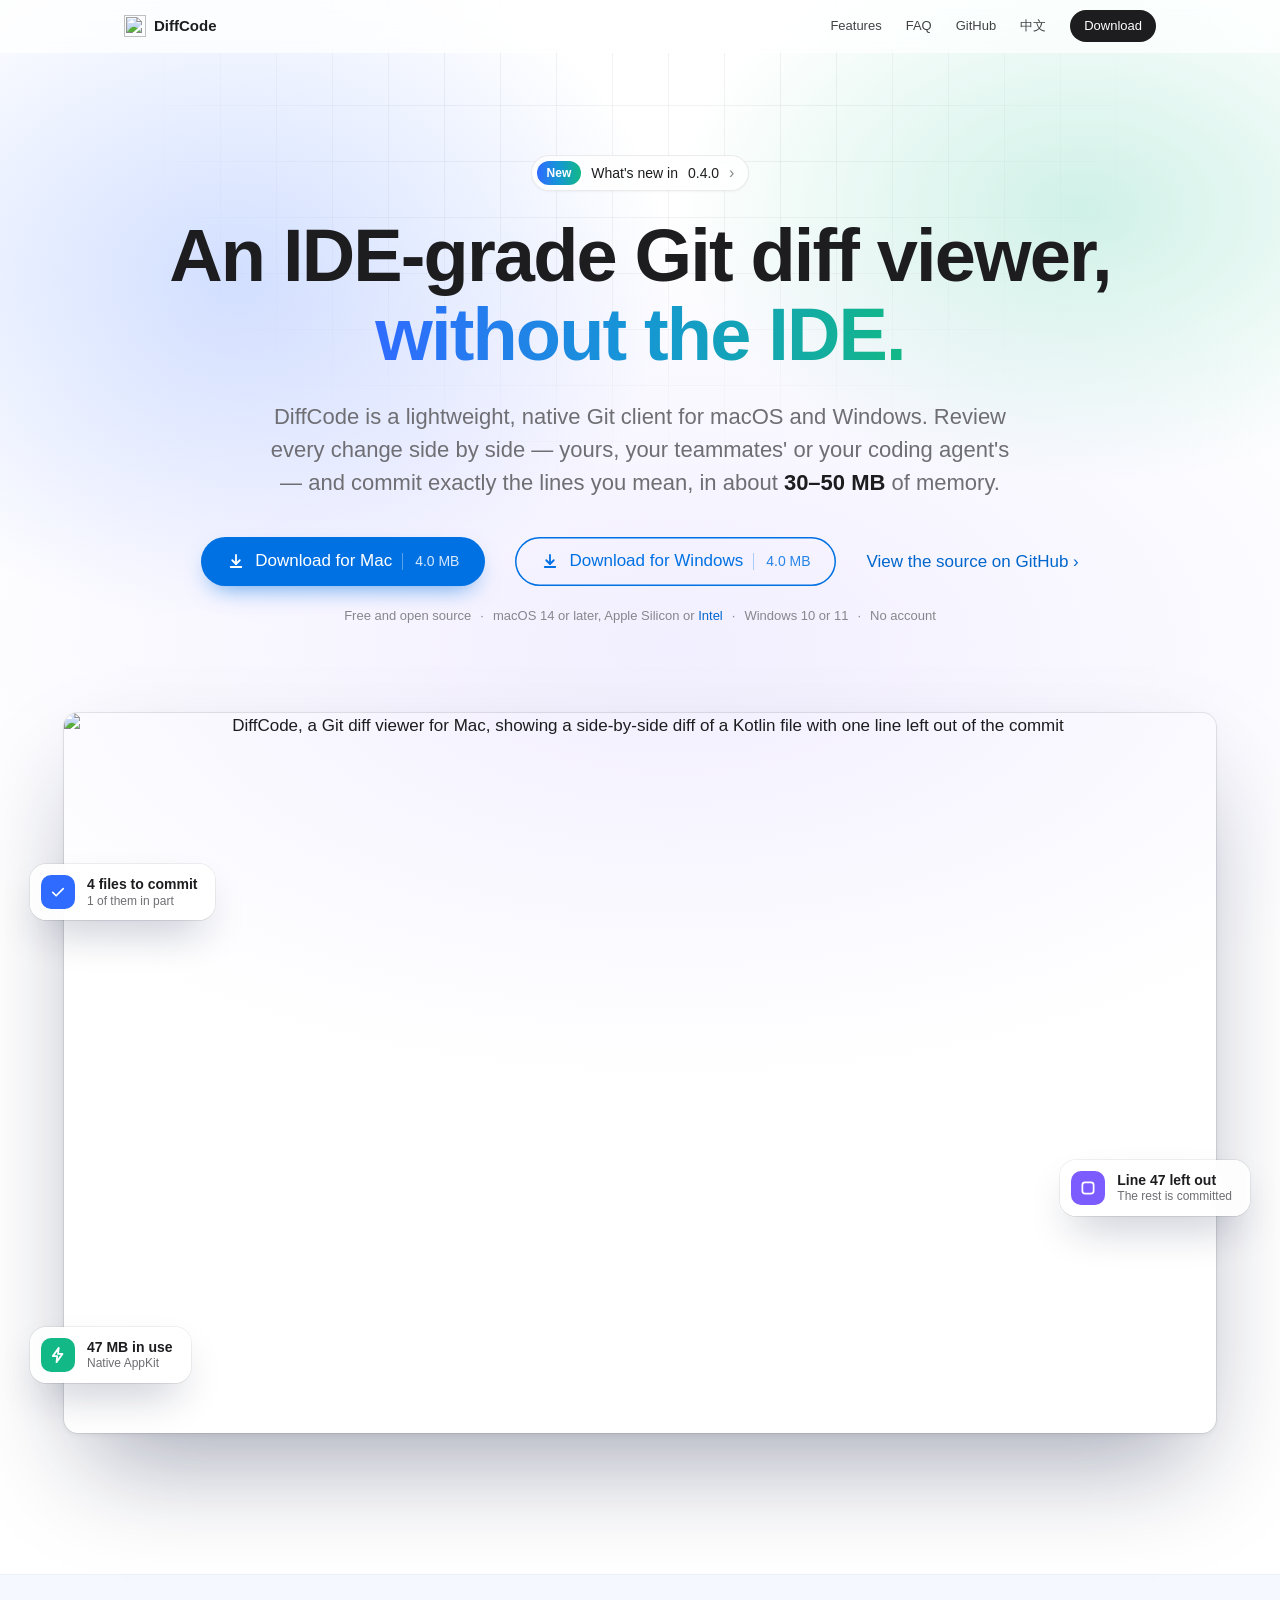
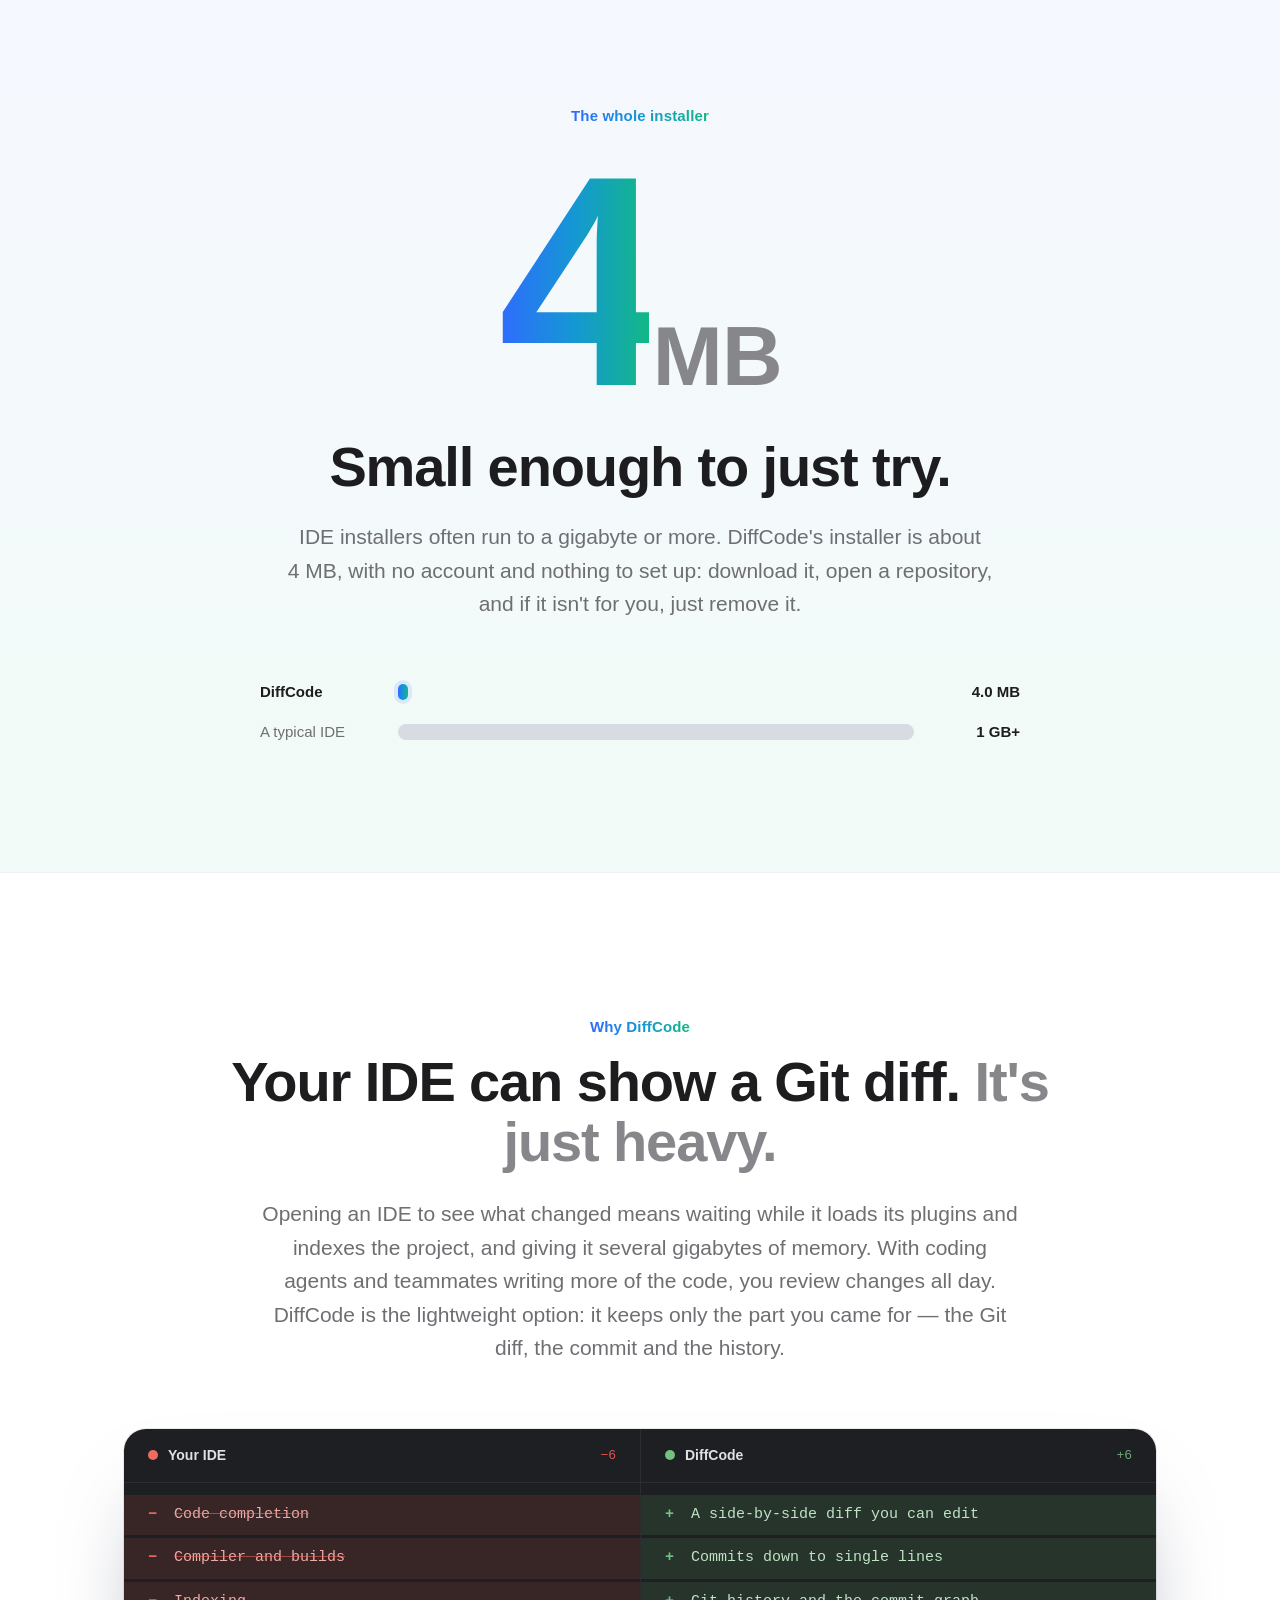
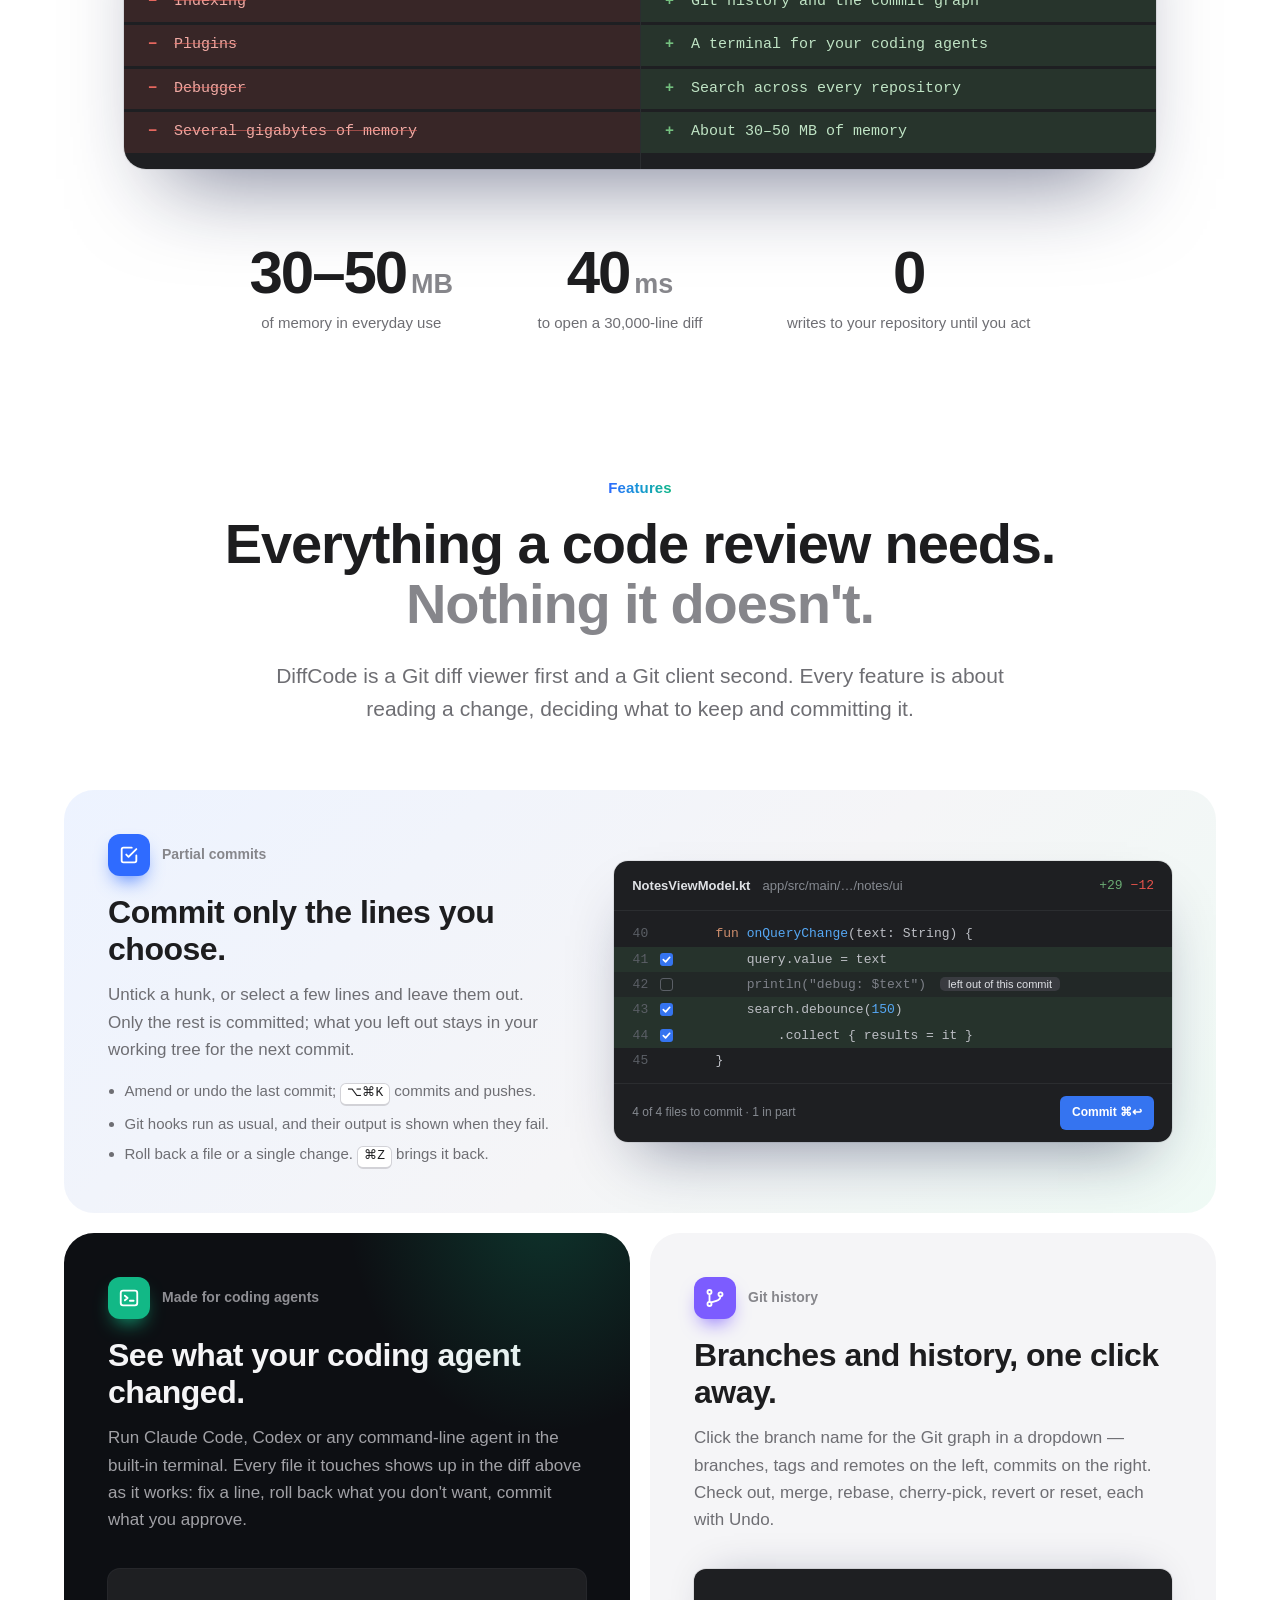
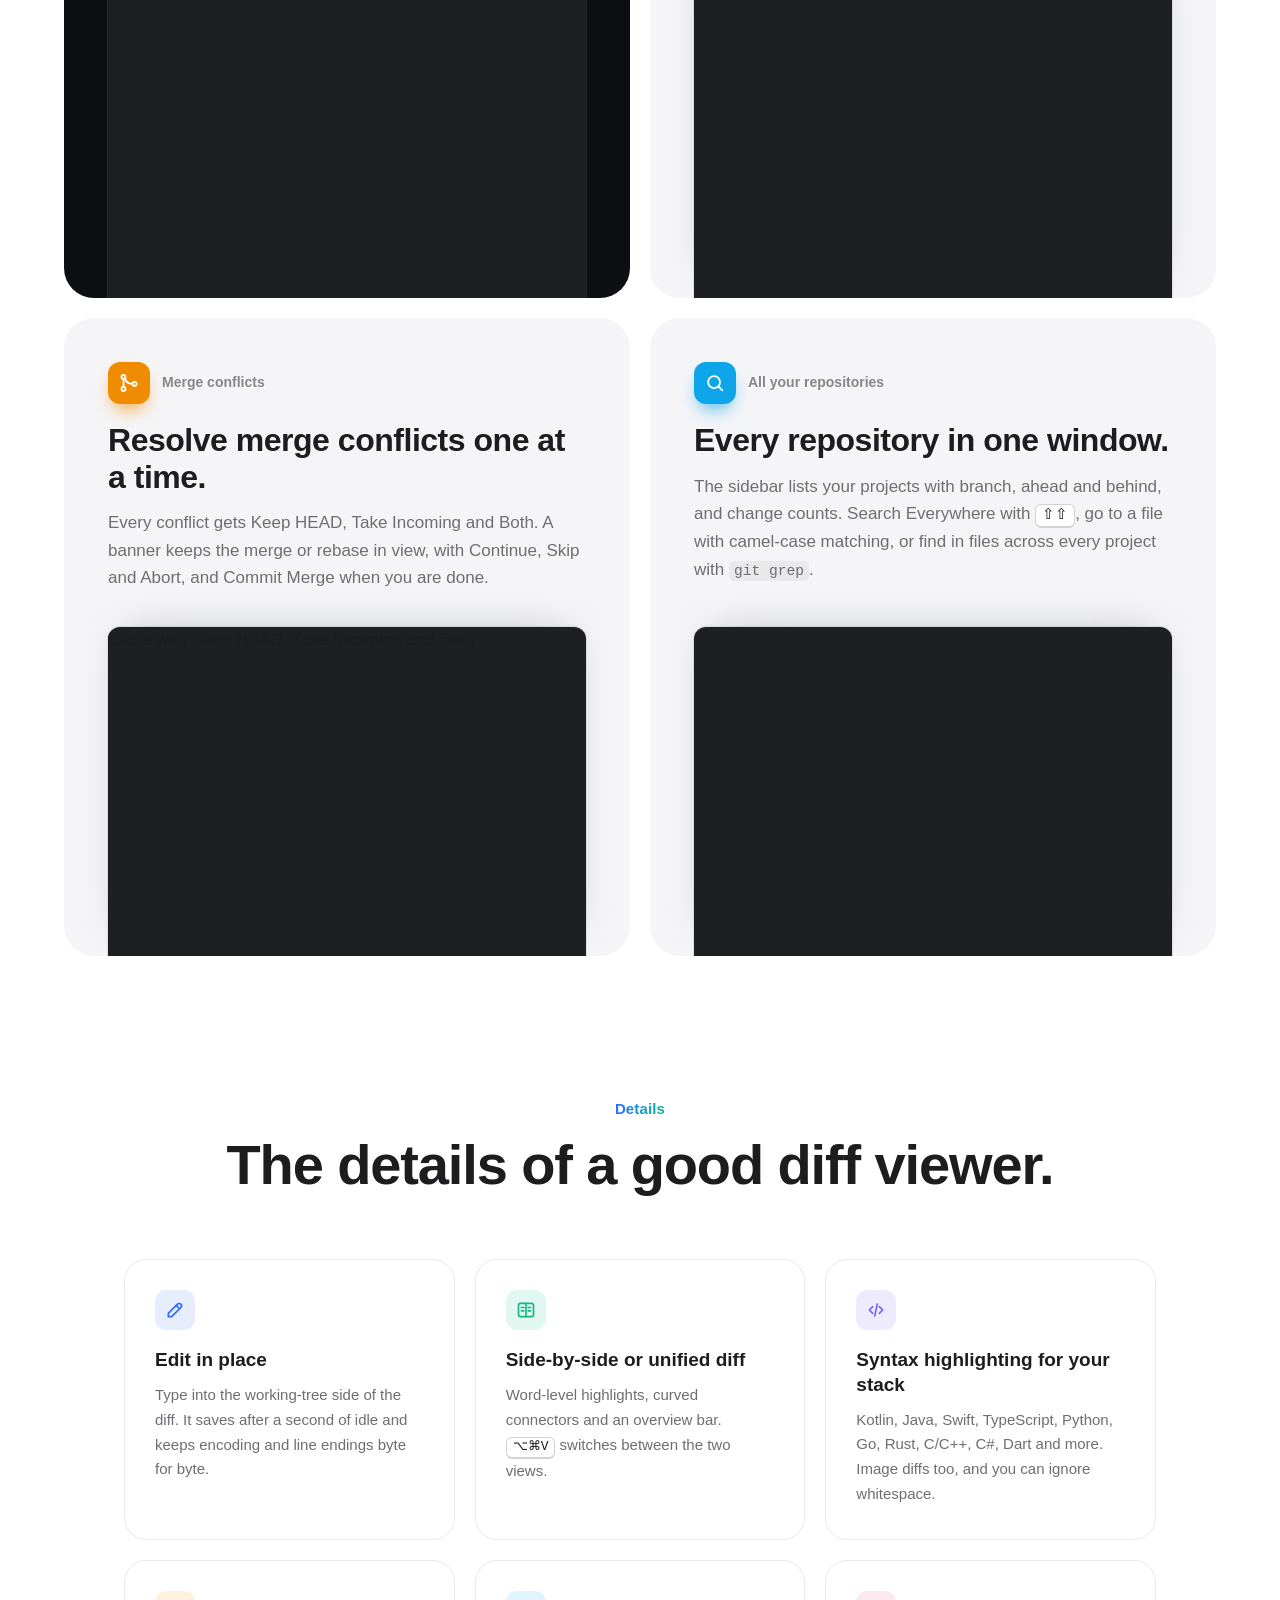
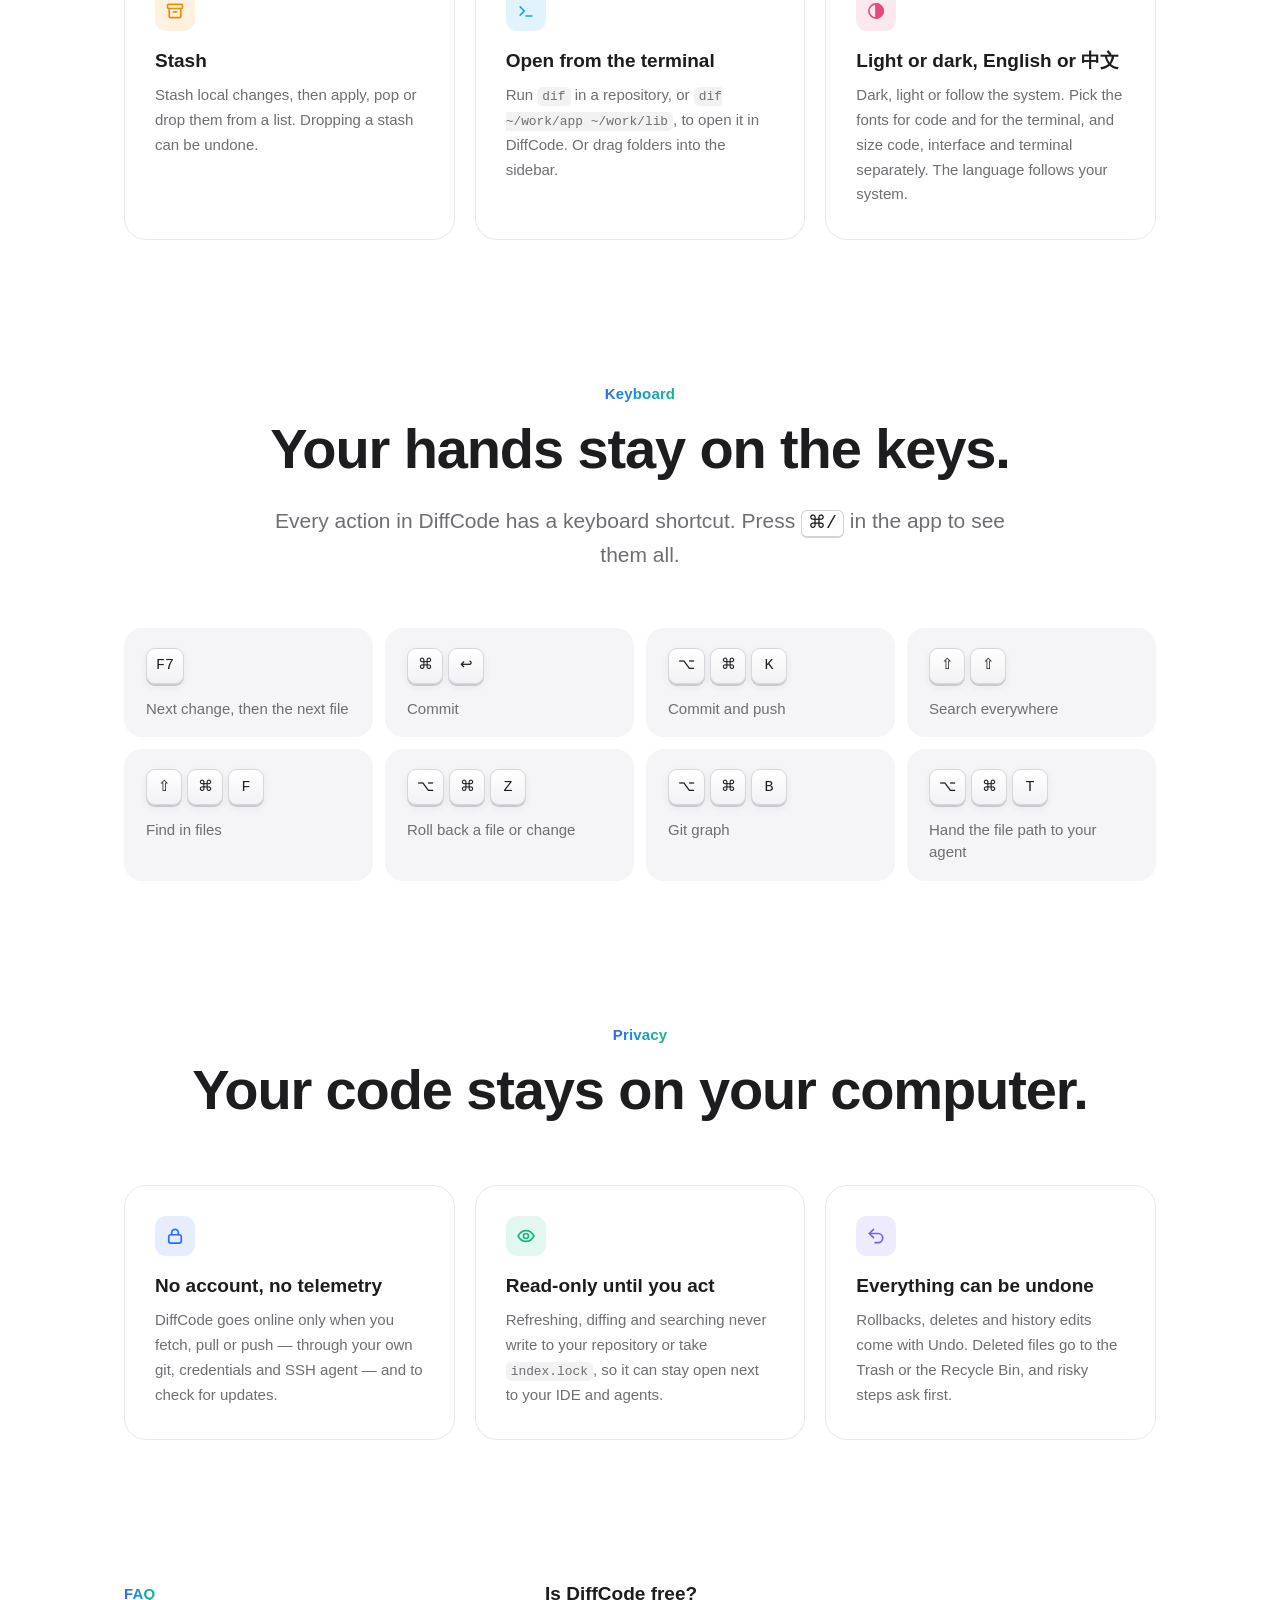
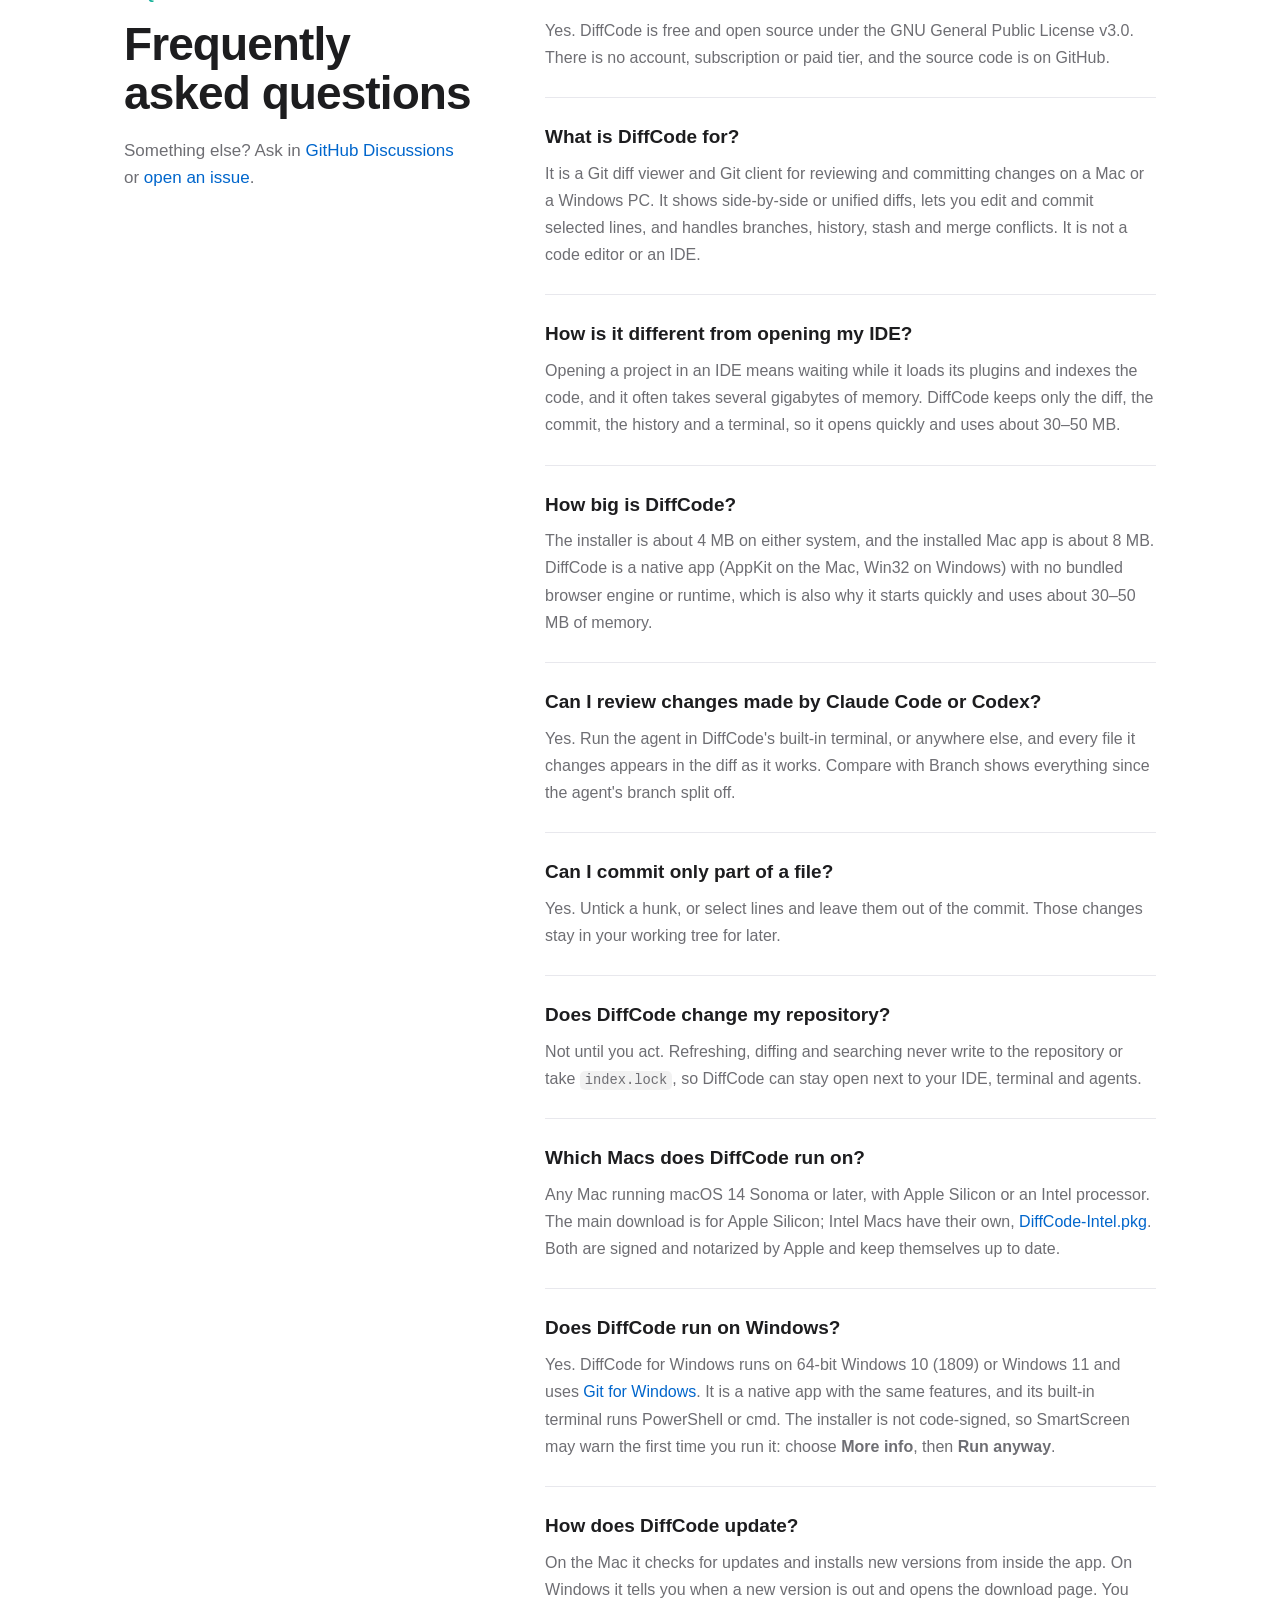
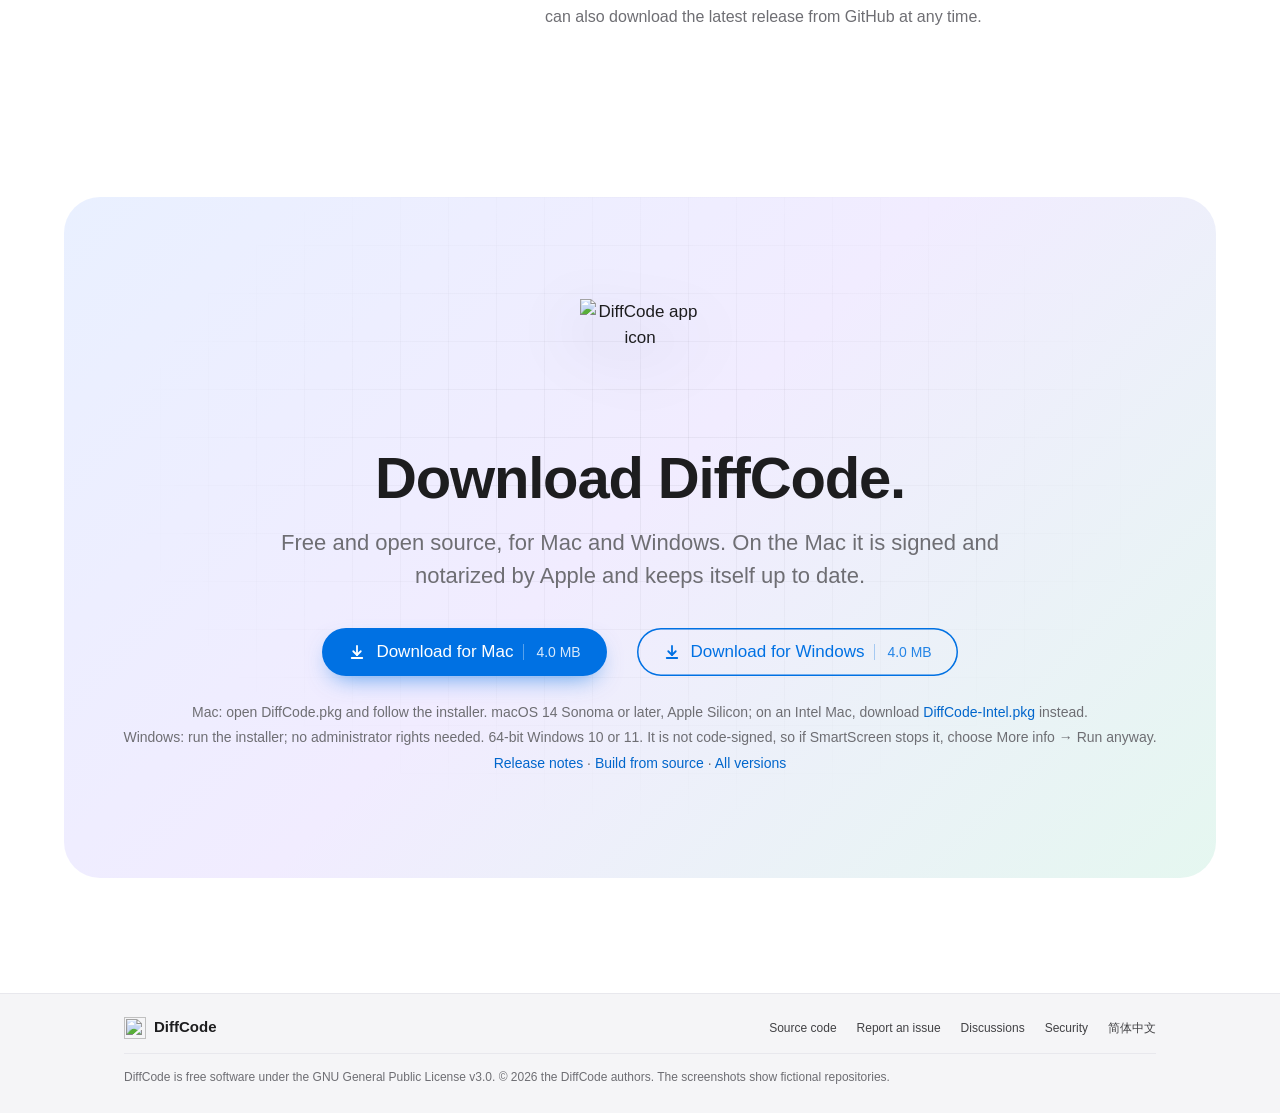
==== site/index.html @ 5994a544 "Prepare 0.4.0 (7) Co-Authored-By: Claude Fable 5.2 <noreply@anthropic.com>" ====
<!DOCTYPE html>
<html lang="en">
<head>
<meta charset="utf-8">
<meta name="viewport" content="width=device-width, initial-scale=1">
<title>DiffCode — Free Git Diff Viewer &amp; Git Client for Mac and Windows</title>
<meta name="description" content="Free, lightweight Git diff viewer and Git client for Mac and Windows, only 4 MB. Review side-by-side diffs, commit just the lines you choose, see what AI agents changed.">
<meta name="theme-color" content="#ffffff">
<link rel="canonical" href="https://ihou.github.io/DiffCode/">
<link rel="alternate" hreflang="en" href="https://ihou.github.io/DiffCode/">
<link rel="alternate" hreflang="zh-Hans" href="https://ihou.github.io/DiffCode/zh/">
<link rel="alternate" hreflang="x-default" href="https://ihou.github.io/DiffCode/">
<meta property="og:type" content="website">
<meta property="og:site_name" content="DiffCode">
<meta property="og:locale" content="en_US">
<meta property="og:locale:alternate" content="zh_CN">
<meta property="og:title" content="DiffCode — Free Git Diff Viewer &amp; Git Client for Mac and Windows">
<meta property="og:description" content="An IDE-grade Git diff, without the IDE. A 4 MB native app for Mac and Windows that shows every change and commits exactly the lines you mean.">
<meta property="og:url" content="https://ihou.github.io/DiffCode/">
<meta property="og:image" content="https://ihou.github.io/DiffCode/images/social-preview.png">
<meta property="og:image:width" content="1280">
<meta property="og:image:height" content="640">
<meta property="og:image:alt" content="DiffCode, a Git diff viewer for Mac and Windows">
<meta name="twitter:card" content="summary_large_image">
<link rel="icon" type="image/png" href="images/icon.png">
<link rel="apple-touch-icon" href="images/icon.png">
<link rel="sitemap" type="application/xml" href="sitemap.xml">
<link rel="stylesheet" href="assets/site.css">
<script>
  document.documentElement.classList.add("js");
  try {
    var chosen = localStorage.getItem("diffcode-lang");
    var first = (navigator.languages && navigator.languages[0]) || navigator.language || "";
    var robot = /bot|crawl|spider|slurp/i.test(navigator.userAgent || "");
    if (!chosen && !robot && /^zh/i.test(first)) location.replace("zh/");
  } catch (e) {}
</script>
<script type="application/ld+json">
{
  "@context": "https://schema.org",
  "@type": "SoftwareApplication",
  "name": "DiffCode",
  "alternateName": "DiffCode for Mac and Windows",
  "description": "A free, lightweight Git diff viewer and Git client for Mac and Windows. Review side-by-side diffs, commit only the lines you choose, and see what coding agents changed.",
  "url": "https://ihou.github.io/DiffCode/",
  "applicationCategory": "DeveloperApplication",
  "applicationSubCategory": "Git client",
  "operatingSystem": "macOS 14 or later, Windows 10 or later",
  "processorRequirements": "Apple Silicon or Intel (Mac), x64 (Windows)",
  "fileSize": "4 MB",
  "downloadUrl": "https://github.com/ihou/DiffCode/releases/latest/download/DiffCode.pkg",
  "screenshot": "https://ihou.github.io/DiffCode/images/hero.png",
  "image": "https://ihou.github.io/DiffCode/images/social-preview.png",
  "license": "https://www.gnu.org/licenses/gpl-3.0.html",
  "isAccessibleForFree": true,
  "inLanguage": ["en", "zh-Hans"],
  "sameAs": ["https://github.com/ihou/DiffCode"],
  "offers": { "@type": "Offer", "price": "0", "priceCurrency": "USD" }
}
</script>
<script type="application/ld+json">
{
  "@context": "https://schema.org",
  "@type": "FAQPage",
  "mainEntity": [
    { "@type": "Question", "name": "Is DiffCode free?", "acceptedAnswer": { "@type": "Answer", "text": "Yes. DiffCode is free and open source under the GNU General Public License v3.0. There is no account, subscription or paid tier, and the source code is on GitHub." } },
    { "@type": "Question", "name": "What is DiffCode for?", "acceptedAnswer": { "@type": "Answer", "text": "It is a Git diff viewer and Git client for reviewing and committing changes on a Mac or a Windows PC. It shows side-by-side or unified diffs, lets you edit and commit selected lines, and handles branches, history, stash and merge conflicts. It is not a code editor or an IDE." } },
    { "@type": "Question", "name": "How is it different from opening my IDE?", "acceptedAnswer": { "@type": "Answer", "text": "Opening a project in an IDE means waiting while it loads its plugins and indexes the code, and it often takes several gigabytes of memory. DiffCode keeps only the diff, the commit, the history and a terminal, so it opens quickly and uses about 30–50 MB." } },
    { "@type": "Question", "name": "How big is DiffCode?", "acceptedAnswer": {"@type": "Answer", "text": "The installer is about 4 MB on either system, and the installed Mac app is about 8 MB. DiffCode is a native app (AppKit on the Mac, Win32 on Windows) with no bundled browser engine or runtime, which is also why it starts quickly and uses about 30–50 MB of memory."}},
    { "@type": "Question", "name": "Can I review changes made by Claude Code or Codex?", "acceptedAnswer": { "@type": "Answer", "text": "Yes. Run the agent in DiffCode's built-in terminal, or anywhere else, and every file it changes appears in the diff as it works. Compare with Branch shows everything since the agent's branch split off." } },
    { "@type": "Question", "name": "Can I commit only part of a file?", "acceptedAnswer": { "@type": "Answer", "text": "Yes. Untick a hunk, or select lines and leave them out of the commit. Those changes stay in your working tree for later." } },
    { "@type": "Question", "name": "Does DiffCode change my repository?", "acceptedAnswer": { "@type": "Answer", "text": "Not until you act. Refreshing, diffing and searching never write to the repository or take index.lock, so DiffCode can stay open next to your IDE, terminal and agents." } },
    { "@type": "Question", "name": "Which Macs does DiffCode run on?", "acceptedAnswer": { "@type": "Answer", "text": "Any Mac running macOS 14 Sonoma or later, with Apple Silicon or an Intel processor. The main download is for Apple Silicon; Intel Macs have their own, DiffCode-Intel.pkg. Both are signed and notarized by Apple and keep themselves up to date." } },
    { "@type": "Question", "name": "Does DiffCode run on Windows?", "acceptedAnswer": { "@type": "Answer", "text": "Yes. DiffCode for Windows runs on 64-bit Windows 10 (1809) or Windows 11 and uses Git for Windows. It is a native app with the same features, and its built-in terminal runs PowerShell or cmd. The installer is not code-signed, so SmartScreen may warn the first time you run it: choose More info, then Run anyway." } },
    { "@type": "Question", "name": "How does DiffCode update?", "acceptedAnswer": { "@type": "Answer", "text": "On the Mac it checks for updates and installs new versions from inside the app. On Windows it tells you when a new version is out and opens the download page. You can also download the latest release from GitHub at any time." } }
  ]
}
</script>
</head>
<body>
<svg width="0" height="0" style="position: absolute" aria-hidden="true" focusable="false">
  <symbol id="i-down" viewBox="0 0 24 24"><path d="M12 4v12"/><path d="m7 11 5 5 5-5"/><path d="M5 20h14"/></symbol>
  <symbol id="i-check" viewBox="0 0 24 24"><path d="m5 12.5 4.5 4.5L19 7.5"/></symbol>
  <symbol id="i-box" viewBox="0 0 24 24"><rect x="4.5" y="4.5" width="15" height="15" rx="3.5"/></symbol>
  <symbol id="i-bolt" viewBox="0 0 24 24"><path d="M13 2.5 5 13.5h6l-1 8 8-11h-6l1-8z"/></symbol>
  <symbol id="i-commit" viewBox="0 0 24 24"><path d="m9 11.5 2.5 2.5L20 5.5"/><path d="M20 12.5V18a2 2 0 0 1-2 2H6a2 2 0 0 1-2-2V6a2 2 0 0 1 2-2h9"/></symbol>
  <symbol id="i-term" viewBox="0 0 24 24"><rect x="3" y="4" width="18" height="16" rx="2.5"/><path d="m7.5 9.5 3 2.5-3 2.5"/><path d="M13 15h4"/></symbol>
  <symbol id="i-branch" viewBox="0 0 24 24"><circle cx="6" cy="5.5" r="2.2"/><circle cx="6" cy="18.5" r="2.2"/><circle cx="18" cy="8" r="2.2"/><path d="M6 7.7v8.6"/><path d="M18 10.2c0 4.3-4.5 5-10 6.6"/></symbol>
  <symbol id="i-merge" viewBox="0 0 24 24"><circle cx="6" cy="5.5" r="2.2"/><circle cx="6" cy="18.5" r="2.2"/><circle cx="18" cy="13" r="2.2"/><path d="M6 7.7v8.6"/><path d="M7.4 7.2C9 11 12 13 15.8 13"/></symbol>
  <symbol id="i-search" viewBox="0 0 24 24"><circle cx="11" cy="11" r="6.5"/><path d="m20 20-4.2-4.2"/></symbol>
  <symbol id="i-edit" viewBox="0 0 24 24"><path d="M4 20h4L19 9a2.8 2.8 0 0 0-4-4L4 16v4z"/><path d="m13.5 6.5 4 4"/></symbol>
  <symbol id="i-columns" viewBox="0 0 24 24"><rect x="3" y="4" width="18" height="16" rx="2.5"/><path d="M12 4v16"/><path d="M6.5 9h3M6.5 13h3M14.5 9h3M14.5 13h3"/></symbol>
  <symbol id="i-code" viewBox="0 0 24 24"><path d="m8 8-4 4 4 4"/><path d="m16 8 4 4-4 4"/><path d="m13.5 5-3 14"/></symbol>
  <symbol id="i-stash" viewBox="0 0 24 24"><rect x="3" y="4" width="18" height="5" rx="1.5"/><path d="M5 9v9a2 2 0 0 0 2 2h10a2 2 0 0 0 2-2V9"/><path d="M10 13h4"/></symbol>
  <symbol id="i-prompt" viewBox="0 0 24 24"><path d="m5 7 5 5-5 5"/><path d="M12 18h7"/></symbol>
  <symbol id="i-theme" viewBox="0 0 24 24"><circle cx="12" cy="12" r="8.5"/><path d="M12 3.5a8.5 8.5 0 0 1 0 17z" fill="currentColor"/></symbol>
  <symbol id="i-lock" viewBox="0 0 24 24"><rect x="4.5" y="10.5" width="15" height="10" rx="2.5"/><path d="M8 10.5V8a4 4 0 0 1 8 0v2.5"/></symbol>
  <symbol id="i-eye" viewBox="0 0 24 24"><path d="M2.5 12S6 5.5 12 5.5 21.5 12 21.5 12 18 18.5 12 18.5 2.5 12 2.5 12z"/><circle cx="12" cy="12" r="3"/></symbol>
  <symbol id="i-undo" viewBox="0 0 24 24"><path d="M9 14 4 9l5-5"/><path d="M4 9h10.5a5.5 5.5 0 0 1 0 11H11"/></symbol>
</svg>
<a class="skip" href="#main">Skip to content</a>

<header class="nav">
  <div class="wrap">
    <a class="brand" href="./"><img src="images/icon.png" alt="" width="22" height="22">DiffCode</a>
    <nav class="nav-links" aria-label="Main">
      <a class="opt" href="#features">Features</a>
      <a class="opt" href="#faq">FAQ</a>
      <a class="opt" href="https://github.com/ihou/DiffCode">GitHub</a>
      <a href="zh/" data-lang="zh" hreflang="zh-Hans" lang="zh-Hans">中文</a>
      <a class="pill" href="#download">Download</a>
    </nav>
  </div>
</header>

<main id="main">

<section class="hero">
  <div class="wrap">
    <a class="badge" href="https://github.com/ihou/DiffCode/releases/latest"><span class="badge-tag">New</span>What's new in <span data-version>0.4.0</span><span class="badge-arrow" aria-hidden="true">›</span></a>
    <h1>An IDE-grade Git diff viewer, <span class="grad">without the&nbsp;IDE.</span></h1>
    <p class="lede">DiffCode is a lightweight, native Git client for macOS and Windows. Review every change side by side — yours, your teammates' or your coding agent's — and commit exactly the lines you mean, in about <strong>30–50 MB</strong> of memory.</p>
    <div class="cta">
      <a class="btn" data-os="mac" href="https://github.com/ihou/DiffCode/releases/latest/download/DiffCode.pkg"><svg class="i"><use href="#i-down"/></svg>Download for Mac<span class="btn-size"><span data-size>4.0</span> MB</span></a>
      <a class="btn alt" data-os="windows" href="https://github.com/ihou/DiffCode/releases/latest/download/DiffCode-Setup-x64.exe"><svg class="i"><use href="#i-down"/></svg>Download for Windows<span class="btn-size"><span data-size-win>4.0</span> MB</span></a>
      <a class="more" href="https://github.com/ihou/DiffCode">View the source on GitHub</a>
    </div>
    <ul class="facts">
      <li>Free and open source</li>
      <li>macOS 14 or later, Apple Silicon or <a href="https://github.com/ihou/DiffCode/releases/latest/download/DiffCode-Intel.pkg">Intel</a></li>
      <li>Windows 10 or 11</li>
      <li>No account</li>
    </ul>
  </div>
  <div class="stage">
    <img class="window" src="images/hero.png" width="2000" height="1250" fetchpriority="high" alt="DiffCode, a Git diff viewer for Mac, showing a side-by-side diff of a Kotlin file with one line left out of the commit">
    <div class="chip chip-files" aria-hidden="true"><span class="chip-ico"><svg class="i"><use href="#i-check"/></svg></span><span><b>4 files to commit</b><small>1 of them in part</small></span></div>
    <div class="chip chip-line" aria-hidden="true"><span class="chip-ico"><svg class="i"><use href="#i-box"/></svg></span><span><b>Line 47 left out</b><small>The rest is committed</small></span></div>
    <div class="chip chip-mem" aria-hidden="true"><span class="chip-ico"><svg class="i"><use href="#i-bolt"/></svg></span><span><b>47 MB in use</b><small>Native AppKit</small></span></div>
  </div>
</section>

<section class="size-band" id="size">
  <div class="wrap">
    <div class="reveal">
      <span class="eyebrow">The whole installer</span>
      <p class="size-num"><span class="grad"><span data-size-round>4</span></span><small>MB</small></p>
      <h2>Small enough to just try.</h2>
      <p class="size-text">IDE installers often run to a gigabyte or more. DiffCode's installer is about 4&nbsp;MB, with no account and nothing to set up: download it, open a repository, and if it isn't for you, just remove it.</p>
    </div>
    <div class="weigh reveal" role="img" aria-label="Download size: DiffCode about 4 MB, a typical IDE a gigabyte or more">
      <div class="weigh-row us"><span class="weigh-name">DiffCode</span><span class="weigh-bar"><i></i></span><span class="weigh-val"><span data-size>4.0</span> MB</span></div>
      <div class="weigh-row"><span class="weigh-name">A typical IDE</span><span class="weigh-bar"><i></i></span><span class="weigh-val">1 GB+</span></div>
    </div>
  </div>
</section>

<section class="section" id="why">
  <div class="wrap">
    <div class="head reveal">
      <span class="eyebrow">Why DiffCode</span>
      <h2>Your IDE can show a Git diff. <span class="muted">It's just heavy.</span></h2>
      <p>Opening an IDE to see what changed means waiting while it loads its plugins and indexes the project, and giving it several gigabytes of memory. With coding agents and teammates writing more of the code, you review changes all day. DiffCode is the lightweight option: it keeps only the part you came for — the Git diff, the commit and the history.</p>
    </div>
    <div class="split reveal">
      <div class="split-col">
        <div class="split-head"><span class="file"><i class="dot" style="--c: #ef6b62"></i>Your IDE</span><span class="n minus">−6</span></div>
        <ul class="split-body" aria-label="Left out">
          <li class="sl sl-del"><b>−</b><span>Code completion</span></li>
          <li class="sl sl-del"><b>−</b><span>Compiler and builds</span></li>
          <li class="sl sl-del"><b>−</b><span>Indexing</span></li>
          <li class="sl sl-del"><b>−</b><span>Plugins</span></li>
          <li class="sl sl-del"><b>−</b><span>Debugger</span></li>
          <li class="sl sl-del"><b>−</b><span>Several gigabytes of memory</span></li>
        </ul>
      </div>
      <div class="split-col">
        <div class="split-head"><span class="file"><i class="dot" style="--c: #74c07f"></i>DiffCode</span><span class="n plus">+6</span></div>
        <ul class="split-body" aria-label="Kept">
          <li class="sl sl-add"><b>+</b><span>A side-by-side diff you can edit</span></li>
          <li class="sl sl-add"><b>+</b><span>Commits down to single lines</span></li>
          <li class="sl sl-add"><b>+</b><span>Git history and the commit graph</span></li>
          <li class="sl sl-add"><b>+</b><span>A terminal for your coding agents</span></li>
          <li class="sl sl-add"><b>+</b><span>Search across every repository</span></li>
          <li class="sl sl-add"><b>+</b><span>About 30–50 MB of memory</span></li>
        </ul>
      </div>
    </div>
    <div class="stats reveal">
      <div class="stat"><b>30–50<small>MB</small></b><span>of memory in everyday use</span></div>
      <div class="stat"><b>40<small>ms</small></b><span>to open a 30,000-line diff</span></div>
      <div class="stat"><b>0</b><span>writes to your repository until you act</span></div>
    </div>
  </div>
</section>

<section class="section" id="features">
  <div class="wide">
    <div class="head reveal">
      <span class="eyebrow">Features</span>
      <h2>Everything a code review needs. <span class="muted">Nothing it doesn't.</span></h2>
      <p>DiffCode is a Git diff viewer first and a Git client second. Every feature is about reading a change, deciding what to keep and committing it.</p>
    </div>
    <div class="tiles">
      <article class="tile span reveal">
        <div class="text">
          <div class="tile-top"><span class="tile-ico" style="--c: #2f6bff"><svg class="i"><use href="#i-commit"/></svg></span><span class="label">Partial commits</span></div>
          <h3>Commit only the lines you choose.</h3>
          <p>Untick a hunk, or select a few lines and leave them out. Only the rest is committed; what you left out stays in your working tree for the next commit.</p>
          <ul>
            <li>Amend or undo the last commit; <kbd>⌥⌘K</kbd> commits and pushes.</li>
            <li>Git hooks run as usual, and their output is shown when they fail.</li>
            <li>Roll back a file or a single change. <kbd>⌘Z</kbd> brings it back.</li>
          </ul>
        </div>
        <div class="mock" role="img" aria-label="A Git diff with four added lines: three are ticked for the commit and a debug print is left out">
          <div class="mock-head"><b>NotesViewModel.kt</b><span>app/src/main/…/notes/ui</span><span class="num"><span class="plus">+29</span><span class="minus">−12</span></span></div>
          <div class="mock-body">
            <div class="ml"><span class="n">40</span><span></span><span>    <span class="k">fun</span> <span class="f">onQueryChange</span>(text: String) {</span></div>
            <div class="ml add"><span class="n">41</span><span class="t"></span><span>        query.value = text</span></div>
            <div class="ml out"><span class="n">42</span><span class="t"></span><span>        println(<span class="s">"debug: $text"</span>)<span class="tag">left out of this commit</span></span></div>
            <div class="ml add"><span class="n">43</span><span class="t"></span><span>        search.debounce(<span class="f">150</span>)</span></div>
            <div class="ml add"><span class="n">44</span><span class="t"></span><span>            .collect { results = it }</span></div>
            <div class="ml"><span class="n">45</span><span></span><span>    }</span></div>
          </div>
          <div class="mock-foot"><span>4 of 4 files to commit · 1 in part</span><span class="commit">Commit ⌘↩</span></div>
        </div>
      </article>

      <article class="tile dark reveal">
        <div class="tile-top"><span class="tile-ico" style="--c: #12b886"><svg class="i"><use href="#i-term"/></svg></span><span class="label">Made for coding agents</span></div>
        <h3>See what your coding agent changed.</h3>
        <p>Run Claude Code, Codex or any command-line agent in the built-in terminal. Every file it touches shows up in the diff above as it works: fix a line, roll back what you don't want, commit what you approve.</p>
        <div class="shot"><div class="crop" style="--z:1.6;--x:0%;--y:-31.25%"><img src="images/terminal.png" width="2000" height="1250" loading="lazy" decoding="async" alt="The built-in terminal in DiffCode running a script while the Git diff above updates"></div></div>
      </article>

      <article class="tile reveal">
        <div class="tile-top"><span class="tile-ico" style="--c: #7c5cff"><svg class="i"><use href="#i-branch"/></svg></span><span class="label">Git history</span></div>
        <h3>Branches and history, one click away.</h3>
        <p>Click the branch name for the Git graph in a dropdown — branches, tags and remotes on the left, commits on the right. Check out, merge, rebase, cherry-pick, revert or reset, each with Undo.</p>
        <div class="shot"><div class="crop" style="--z:1.5;--x:-3%;--y:-8%"><img src="images/git-graph.png" width="2000" height="1250" loading="lazy" decoding="async" alt="The Git graph dropdown in DiffCode with branches, tags and the commit graph"></div></div>
      </article>

      <article class="tile reveal">
        <div class="tile-top"><span class="tile-ico" style="--c: #f08c00"><svg class="i"><use href="#i-merge"/></svg></span><span class="label">Merge conflicts</span></div>
        <h3>Resolve merge conflicts one at a time.</h3>
        <p>Every conflict gets Keep HEAD, Take Incoming and Both. A banner keeps the merge or rebase in view, with Continue, Skip and Abort, and Commit Merge when you are done.</p>
        <div class="shot"><div class="crop" style="--z:1.6;--x:-37.5%;--y:0%"><img src="images/merge-conflict.png" width="2000" height="1250" loading="lazy" decoding="async" alt="Resolving a Git merge conflict in DiffCode with Keep HEAD, Take Incoming and Both"></div></div>
      </article>

      <article class="tile reveal">
        <div class="tile-top"><span class="tile-ico" style="--c: #0ea5e9"><svg class="i"><use href="#i-search"/></svg></span><span class="label">All your repositories</span></div>
        <h3>Every repository in one window.</h3>
        <p>The sidebar lists your projects with branch, ahead and behind, and change counts. Search Everywhere with <kbd>⇧⇧</kbd>, go to a file with camel-case matching, or find in files across every project with <code>git grep</code>.</p>
        <div class="shot"><div class="crop" style="--z:1.5;--x:-16.7%;--y:-4.5%"><img src="images/find-in-files.png" width="2000" height="1250" loading="lazy" decoding="async" alt="Find in Files across Git repositories in DiffCode, with a result list and a preview"></div></div>
      </article>
    </div>
  </div>
</section>

<section class="section" id="details">
  <div class="wrap">
    <div class="head reveal">
      <span class="eyebrow">Details</span>
      <h2>The details of a good diff viewer.</h2>
    </div>
    <div class="cards">
      <div class="card reveal"><span class="card-ico" style="--c: #2f6bff"><svg class="i"><use href="#i-edit"/></svg></span><h3>Edit in place</h3><p>Type into the working-tree side of the diff. It saves after a second of idle and keeps encoding and line endings byte for byte.</p></div>
      <div class="card reveal"><span class="card-ico" style="--c: #12b886"><svg class="i"><use href="#i-columns"/></svg></span><h3>Side-by-side or unified diff</h3><p>Word-level highlights, curved connectors and an overview bar. <kbd>⌥⌘V</kbd> switches between the two views.</p></div>
      <div class="card reveal"><span class="card-ico" style="--c: #7c5cff"><svg class="i"><use href="#i-code"/></svg></span><h3>Syntax highlighting for your stack</h3><p>Kotlin, Java, Swift, TypeScript, Python, Go, Rust, C/C++, C#, Dart and more. Image diffs too, and you can ignore whitespace.</p></div>
      <div class="card reveal"><span class="card-ico" style="--c: #f08c00"><svg class="i"><use href="#i-stash"/></svg></span><h3>Stash</h3><p>Stash local changes, then apply, pop or drop them from a list. Dropping a stash can be undone.</p></div>
      <div class="card reveal"><span class="card-ico" style="--c: #0ea5e9"><svg class="i"><use href="#i-prompt"/></svg></span><h3>Open from the terminal</h3><p>Run <code>dif</code> in a repository, or <code>dif ~/work/app ~/work/lib</code>, to open it in DiffCode. Or drag folders into the sidebar.</p></div>
      <div class="card reveal"><span class="card-ico" style="--c: #e64980"><svg class="i"><use href="#i-theme"/></svg></span><h3>Light or dark, English or 中文</h3><p>Dark, light or follow the system. Pick the fonts for code and for the terminal, and size code, interface and terminal separately. The language follows your system.</p></div>
    </div>
  </div>
</section>

<section class="section" id="keyboard">
  <div class="wrap">
    <div class="head reveal">
      <span class="eyebrow">Keyboard</span>
      <h2>Your hands stay on the keys.</h2>
      <p>Every action in DiffCode has a keyboard shortcut. Press <kbd>⌘/</kbd> in the app to see them all.</p>
    </div>
    <div class="keymap reveal">
      <div class="key"><span class="combo"><kbd>F7</kbd></span>Next change, then the next file</div>
      <div class="key"><span class="combo"><kbd>⌘</kbd><kbd>↩</kbd></span>Commit</div>
      <div class="key"><span class="combo"><kbd>⌥</kbd><kbd>⌘</kbd><kbd>K</kbd></span>Commit and push</div>
      <div class="key"><span class="combo"><kbd>⇧</kbd><kbd>⇧</kbd></span>Search everywhere</div>
      <div class="key"><span class="combo"><kbd>⇧</kbd><kbd>⌘</kbd><kbd>F</kbd></span>Find in files</div>
      <div class="key"><span class="combo"><kbd>⌥</kbd><kbd>⌘</kbd><kbd>Z</kbd></span>Roll back a file or change</div>
      <div class="key"><span class="combo"><kbd>⌥</kbd><kbd>⌘</kbd><kbd>B</kbd></span>Git graph</div>
      <div class="key"><span class="combo"><kbd>⌥</kbd><kbd>⌘</kbd><kbd>T</kbd></span>Hand the file path to your agent</div>
    </div>
  </div>
</section>

<section class="section" id="privacy">
  <div class="wrap">
    <div class="head reveal">
      <span class="eyebrow">Privacy</span>
      <h2>Your code stays on your computer.</h2>
    </div>
    <div class="cards">
      <div class="card reveal"><span class="card-ico" style="--c: #2f6bff"><svg class="i"><use href="#i-lock"/></svg></span><h3>No account, no telemetry</h3><p>DiffCode goes online only when you fetch, pull or push — through your own git, credentials and SSH agent — and to check for updates.</p></div>
      <div class="card reveal"><span class="card-ico" style="--c: #12b886"><svg class="i"><use href="#i-eye"/></svg></span><h3>Read-only until you act</h3><p>Refreshing, diffing and searching never write to your repository or take <code>index.lock</code>, so it can stay open next to your IDE and agents.</p></div>
      <div class="card reveal"><span class="card-ico" style="--c: #7c5cff"><svg class="i"><use href="#i-undo"/></svg></span><h3>Everything can be undone</h3><p>Rollbacks, deletes and history edits come with Undo. Deleted files go to the Trash or the Recycle Bin, and risky steps ask first.</p></div>
    </div>
  </div>
</section>

<section class="section" id="faq">
  <div class="wrap faq-wrap">
    <div class="faq-side reveal">
      <span class="eyebrow">FAQ</span>
      <h2>Frequently asked questions</h2>
      <p>Something else? Ask in <a href="https://github.com/ihou/DiffCode/discussions">GitHub Discussions</a> or <a href="https://github.com/ihou/DiffCode/issues">open an issue</a>.</p>
    </div>
    <div class="faq">
      <div class="qa"><h3>Is DiffCode free?</h3><p>Yes. DiffCode is free and open source under the GNU General Public License v3.0. There is no account, subscription or paid tier, and the source code is on GitHub.</p></div>
      <div class="qa"><h3>What is DiffCode for?</h3><p>It is a Git diff viewer and Git client for reviewing and committing changes on a Mac or a Windows PC. It shows side-by-side or unified diffs, lets you edit and commit selected lines, and handles branches, history, stash and merge conflicts. It is not a code editor or an IDE.</p></div>
      <div class="qa"><h3>How is it different from opening my IDE?</h3><p>Opening a project in an IDE means waiting while it loads its plugins and indexes the code, and it often takes several gigabytes of memory. DiffCode keeps only the diff, the commit, the history and a terminal, so it opens quickly and uses about 30–50 MB.</p></div>
      <div class="qa"><h3>How big is DiffCode?</h3><p>The installer is about 4 MB on either system, and the installed Mac app is about 8 MB. DiffCode is a native app (AppKit on the Mac, Win32 on Windows) with no bundled browser engine or runtime, which is also why it starts quickly and uses about 30–50 MB of memory.</p></div>
      <div class="qa"><h3>Can I review changes made by Claude Code or Codex?</h3><p>Yes. Run the agent in DiffCode's built-in terminal, or anywhere else, and every file it changes appears in the diff as it works. Compare with Branch shows everything since the agent's branch split off.</p></div>
      <div class="qa"><h3>Can I commit only part of a file?</h3><p>Yes. Untick a hunk, or select lines and leave them out of the commit. Those changes stay in your working tree for later.</p></div>
      <div class="qa"><h3>Does DiffCode change my repository?</h3><p>Not until you act. Refreshing, diffing and searching never write to the repository or take <code>index.lock</code>, so DiffCode can stay open next to your IDE, terminal and agents.</p></div>
      <div class="qa"><h3>Which Macs does DiffCode run on?</h3><p>Any Mac running macOS 14 Sonoma or later, with Apple Silicon or an Intel processor. The main download is for Apple Silicon; Intel Macs have their own, <a href="https://github.com/ihou/DiffCode/releases/latest/download/DiffCode-Intel.pkg">DiffCode-Intel.pkg</a>. Both are signed and notarized by Apple and keep themselves up to date.</p></div>
      <div class="qa"><h3>Does DiffCode run on Windows?</h3><p>Yes. DiffCode for Windows runs on 64-bit Windows 10 (1809) or Windows 11 and uses <a href="https://git-scm.com/download/win">Git for Windows</a>. It is a native app with the same features, and its built-in terminal runs PowerShell or cmd. The installer is not code-signed, so SmartScreen may warn the first time you run it: choose <b>More info</b>, then <b>Run anyway</b>.</p></div>
      <div class="qa"><h3>How does DiffCode update?</h3><p>On the Mac it checks for updates and installs new versions from inside the app. On Windows it tells you when a new version is out and opens the download page. You can also download the latest release from GitHub at any time.</p></div>
    </div>
  </div>
</section>

<section class="download" id="download">
  <div class="wide">
    <div class="final reveal">
      <img class="icon" src="images/icon.png" width="120" height="120" loading="lazy" alt="DiffCode app icon">
      <h2 class="reveal">Download DiffCode.</h2>
      <p class="lede">Free and open source, for Mac and Windows. On the Mac it is signed and notarized by Apple and keeps itself up to date.</p>
      <div class="cta">
        <a class="btn" data-os="mac" href="https://github.com/ihou/DiffCode/releases/latest/download/DiffCode.pkg"><svg class="i"><use href="#i-down"/></svg><span>Download for Mac</span><span class="btn-size"><span data-size>4.0</span> MB</span></a>
        <a class="btn alt" data-os="windows" href="https://github.com/ihou/DiffCode/releases/latest/download/DiffCode-Setup-x64.exe"><svg class="i"><use href="#i-down"/></svg><span>Download for Windows</span><span class="btn-size"><span data-size-win>4.0</span> MB</span></a>
      </div>
      <p class="small">Mac: open DiffCode.pkg and follow the installer. macOS 14 Sonoma or later, Apple Silicon; on an Intel Mac, download <a href="https://github.com/ihou/DiffCode/releases/latest/download/DiffCode-Intel.pkg">DiffCode-Intel.pkg</a> instead.<br>
        Windows: run the installer; no administrator rights needed. 64-bit Windows 10 or 11. It is not code-signed, so if SmartScreen stops it, choose More info → Run anyway.<br>
        <a href="https://github.com/ihou/DiffCode/releases/latest">Release notes</a> · <a href="https://github.com/ihou/DiffCode#build-from-source">Build from source</a> · <a href="https://github.com/ihou/DiffCode/releases">All versions</a></p>
    </div>
  </div>
</section>

</main>

<footer>
  <div class="wrap">
    <a class="brand" href="./"><img src="images/icon.png" alt="" width="22" height="22" loading="lazy">DiffCode</a>
    <nav aria-label="Footer">
      <a href="https://github.com/ihou/DiffCode">Source code</a>
      <a href="https://github.com/ihou/DiffCode/issues">Report an issue</a>
      <a href="https://github.com/ihou/DiffCode/discussions">Discussions</a>
      <a href="https://github.com/ihou/DiffCode/blob/main/SECURITY.md">Security</a>
      <a href="zh/" data-lang="zh" hreflang="zh-Hans" lang="zh-Hans">简体中文</a>
    </nav>
    <p class="fine">DiffCode is free software under the GNU General Public License v3.0. © 2026 the DiffCode authors. The screenshots show fictional repositories.</p>
  </div>
</footer>

<script src="assets/site.js" defer></script>
</body>
</html>
---- site/assets/site.css ----
/* DiffCode website: a light page with the app's own diff colours as accents, and the dark app screenshots as the product.
   System fonts only, no external requests, so it loads anywhere. */

:root {
  --bg: #ffffff;
  --ink: #1d1d1f;
  --muted: #6e6e73;
  --faint: #86868b;
  --tile: #f5f5f7;
  --line: #d2d2d7;
  --hair: #e8e8ed;
  --blue: #0071e3;
  --blue-hover: #0077ed;
  --link: #0066cc;
  --brand-blue: #2f6bff;
  --brand-green: #12b886;
  --grad: linear-gradient(90deg, #2f6bff 0%, #1597d4 50%, #12b886 100%);
  --app: #1e1f22;
  --app-line: #2b2d30;
  --deep: #0d0f13;
  --wrap: 1080px;
  --wide: 1200px;
  --gap: clamp(96px, 11vw, 150px);
  --sans: -apple-system, BlinkMacSystemFont, "SF Pro Text", "Helvetica Neue", "PingFang SC", "Hiragino Sans GB", "Microsoft YaHei", sans-serif;
  --mono: ui-monospace, "SF Mono", SFMono-Regular, Menlo, Consolas, monospace;
  color-scheme: light;
}

*, *::before, *::after { box-sizing: border-box; }
html { -webkit-text-size-adjust: 100%; scroll-behavior: smooth; scroll-padding-top: 64px; }
body { margin: 0; overflow-x: hidden; background: var(--bg); color: var(--ink); font: 17px/1.5 var(--sans); -webkit-font-smoothing: antialiased; text-rendering: optimizeLegibility; }
img { max-width: 100%; height: auto; }
a { color: var(--link); text-decoration: none; }
a:hover { text-decoration: underline; text-underline-offset: 3px; }
h1, h2, h3 { margin: 0; color: var(--ink); }
p, ul { margin: 0; }
kbd, code { font: 0.86em/1 var(--mono); }
kbd { display: inline-block; padding: 3px 6px 4px; border: 1px solid var(--line); border-bottom-width: 2px; border-radius: 6px; background: #fff; color: var(--ink); white-space: nowrap; }
code { padding: 2px 5px; border-radius: 5px; background: rgba(0, 0, 0, 0.05); }
.nw { white-space: nowrap; }
.muted { color: var(--faint); }
.grad { background: var(--grad); -webkit-background-clip: text; background-clip: text; color: transparent; -webkit-box-decoration-break: clone; box-decoration-break: clone; }
.i { width: 20px; height: 20px; fill: none; stroke: currentColor; stroke-width: 2; stroke-linecap: round; stroke-linejoin: round; flex: none; }

.wrap { max-width: var(--wrap); margin: 0 auto; padding: 0 24px; }
.wide { max-width: var(--wide); margin: 0 auto; padding: 0 24px; }

.skip { position: absolute; left: 12px; top: -48px; z-index: 20; padding: 8px 14px; border-radius: 8px; background: var(--ink); color: #fff; }
.skip:focus { top: 10px; }
a:focus-visible { outline: 2px solid var(--blue); outline-offset: 3px; border-radius: 6px; }

/* Navigation */
.nav { position: sticky; top: 0; z-index: 10; background: rgba(255, 255, 255, 0.72); -webkit-backdrop-filter: saturate(180%) blur(20px); backdrop-filter: saturate(180%) blur(20px); border-bottom: 1px solid transparent; transition: border-color 0.2s, background 0.2s; }
.nav.scrolled { background: rgba(255, 255, 255, 0.86); border-bottom-color: var(--hair); }
.nav .wrap { display: flex; align-items: center; gap: 24px; height: 52px; }
.brand { display: inline-flex; align-items: center; gap: 8px; color: var(--ink); font-weight: 600; font-size: 15px; }
.brand:hover { text-decoration: none; }
.brand img { width: 22px; height: 22px; }
.nav-links { margin-left: auto; display: flex; align-items: center; gap: 24px; font-size: 13px; }
.nav-links a:not(.pill) { color: #424245; }
.nav-links a:not(.pill):hover { color: var(--ink); text-decoration: none; }
.pill { display: inline-block; padding: 6px 14px; border-radius: 980px; background: var(--ink); color: #fff; font-weight: 500; }
.pill:hover { background: #000; text-decoration: none; }

/* Buttons */
.cta { display: flex; justify-content: center; align-items: center; gap: 14px 30px; flex-wrap: wrap; }
.btn { display: inline-flex; align-items: center; gap: 10px; padding: 14px 26px; border-radius: 980px; background: var(--blue); color: #fff; font-size: 17px; font-weight: 500; line-height: 1.2; box-shadow: 0 10px 24px -10px rgba(0, 113, 227, 0.7); transition: background 0.2s, transform 0.2s, box-shadow 0.2s; }
.btn:hover { background: var(--blue-hover); text-decoration: none; transform: translateY(-1px); box-shadow: 0 14px 30px -10px rgba(0, 113, 227, 0.75); }
.btn .i { width: 18px; height: 18px; stroke-width: 2.4; }
.btn.alt { background: transparent; color: var(--blue); box-shadow: inset 0 0 0 1.5px var(--blue); }
.btn.alt:hover { background: rgba(0, 113, 227, 0.07); box-shadow: inset 0 0 0 1.5px var(--blue-hover); }
.btn.alt .btn-size { border-left-color: rgba(0, 113, 227, 0.35); }
.btn-size { padding-left: 12px; border-left: 1px solid rgba(255, 255, 255, 0.4); font-size: 0.82em; font-weight: 400; opacity: 0.85; white-space: nowrap; }
.more { font-size: 17px; }
.more::after { content: " ›"; }

/* Hero: a soft wash of the icon's blue and green over a faint grid */
.hero { position: relative; isolation: isolate; padding-top: clamp(60px, 8vw, 104px); text-align: center; }
.hero::before { content: ""; position: absolute; z-index: -2; left: 50%; top: -120px; width: min(1700px, 150vw); height: 1150px; transform: translateX(-50%); pointer-events: none;
  background:
    radial-gradient(closest-side at 26% 30%, rgba(47, 107, 255, 0.22), transparent),
    radial-gradient(closest-side at 76% 24%, rgba(18, 184, 134, 0.20), transparent),
    radial-gradient(closest-side at 52% 62%, rgba(124, 92, 255, 0.10), transparent); }
.hero::after { content: ""; position: absolute; z-index: -1; left: 0; right: 0; top: -60px; height: 980px; pointer-events: none;
  background-image: linear-gradient(rgba(29, 29, 31, 0.055) 1px, transparent 1px), linear-gradient(90deg, rgba(29, 29, 31, 0.055) 1px, transparent 1px);
  background-size: 56px 56px; background-position: center top;
  -webkit-mask-image: radial-gradient(ellipse 58% 62% at 50% 8%, #000 25%, transparent 72%); mask-image: radial-gradient(ellipse 58% 62% at 50% 8%, #000 25%, transparent 72%); }
.badge { display: inline-flex; align-items: center; gap: 10px; padding: 5px 14px 5px 5px; border-radius: 980px; background: rgba(255, 255, 255, 0.75); border: 1px solid rgba(0, 0, 0, 0.08); box-shadow: 0 1px 2px rgba(0, 0, 0, 0.04); -webkit-backdrop-filter: blur(8px); backdrop-filter: blur(8px); font-size: 14px; color: var(--ink); }
.badge:hover { text-decoration: none; border-color: rgba(0, 0, 0, 0.18); }
.badge-tag { padding: 3px 10px; border-radius: 980px; background: var(--grad); color: #fff; font-size: 12px; font-weight: 600; }
.badge-arrow { color: var(--faint); font-size: 16px; line-height: 1; }
.hero h1 { margin: 26px auto 0; max-width: 15em; font-size: clamp(40px, 6vw, 74px); line-height: 1.06; font-weight: 700; letter-spacing: -0.025em; }
.lede { margin: 26px auto 0; max-width: 34em; font-size: clamp(19px, 1.9vw, 22px); line-height: 1.5; color: var(--muted); }
.lede strong { color: var(--ink); font-weight: 600; }
.hero .cta { margin-top: 38px; }
.facts { display: flex; justify-content: center; flex-wrap: wrap; gap: 4px 0; margin-top: 20px; padding: 0; list-style: none; font-size: 13px; color: var(--faint); }
.facts li + li::before { content: "·"; margin: 0 9px; }

/* The screenshot leans back and settles flat as it scrolls into view, with notes floating at its edges */
.stage { position: relative; max-width: var(--wide); margin: clamp(56px, 7vw, 88px) auto 0; padding: 0 24px; perspective: 2400px; }
.window { display: block; width: 100%; border-radius: 12px; box-shadow: 0 30px 70px rgba(0, 0, 0, 0.16), 0 0 0 1px rgba(0, 0, 0, 0.08); }
.stage .window { border-radius: 14px; transform-origin: 50% 0; box-shadow: 0 2px 6px rgba(0, 0, 0, 0.05), 0 50px 100px -24px rgba(16, 24, 64, 0.38), 0 0 0 1px rgba(0, 0, 0, 0.08); }
@supports (animation-timeline: view()) {
  @media (prefers-reduced-motion: no-preference) {
    .stage .window { animation: settle linear both; animation-timeline: view(); animation-range: entry 0% cover 42%; }
    @keyframes settle { from { transform: rotateX(20deg) scale(0.9); } to { transform: none; } }
  }
}
.chip { position: absolute; z-index: 2; display: flex; align-items: center; gap: 12px; padding: 11px 18px 11px 11px; border-radius: 16px; background: rgba(255, 255, 255, 0.88); -webkit-backdrop-filter: blur(16px) saturate(180%); backdrop-filter: blur(16px) saturate(180%); box-shadow: 0 1px 1px rgba(0, 0, 0, 0.04), 0 20px 44px -14px rgba(16, 24, 64, 0.32), 0 0 0 1px rgba(0, 0, 0, 0.06); text-align: left; animation: bob 7s ease-in-out infinite; }
.chip b { display: block; font-size: 14px; line-height: 1.3; color: var(--ink); }
.chip small { display: block; font-size: 12px; line-height: 1.3; color: var(--muted); }
.chip-ico { display: grid; place-items: center; width: 34px; height: 34px; border-radius: 10px; background: var(--c, var(--brand-blue)); color: #fff; flex: none; }
.chip-ico .i { width: 18px; height: 18px; stroke-width: 2.3; }
.chip-files { left: -10px; top: 21%; --c: #2f6bff; }
.chip-line { right: -10px; top: 62%; --c: #7c5cff; animation-delay: -2.4s; }
.chip-mem { left: -10px; bottom: 7%; --c: #12b886; animation-delay: -4.8s; }
@keyframes bob { 50% { transform: translateY(-9px); } }

/* Section heads */
.section { padding-top: var(--gap); }
.head { text-align: center; }
.eyebrow { display: inline-block; margin-bottom: 14px; font-size: 15px; font-weight: 600; letter-spacing: 0.01em; background: var(--grad); -webkit-background-clip: text; background-clip: text; color: transparent; }
.head h2, .faq-side h2 { margin: 0 auto; max-width: 16em; font-size: clamp(32px, 4.4vw, 56px); line-height: 1.08; font-weight: 700; letter-spacing: -0.02em; }
.head p { margin: 24px auto 0; max-width: 36em; font-size: clamp(18px, 1.7vw, 21px); line-height: 1.6; color: var(--muted); }
.label { font-size: 14px; font-weight: 600; color: var(--faint); }

/* Size: the installer is tiny, so say it big */
.size-band { margin-top: var(--gap); padding: clamp(80px, 10vw, 128px) 0; text-align: center; background: linear-gradient(180deg, #f5f8ff 0%, #f2fbf7 100%); border-top: 1px solid #edf0f6; border-bottom: 1px solid #edf0f6; }
.size-num { margin-top: 2px; font-size: clamp(140px, 24vw, 300px); line-height: 0.92; font-weight: 700; letter-spacing: -0.055em; }
.size-num small { margin-left: 0.05em; font-size: 0.28em; letter-spacing: -0.01em; color: var(--faint); }
.size-band h2 { margin-top: 18px; font-size: clamp(32px, 4.4vw, 56px); line-height: 1.08; letter-spacing: -0.02em; }
.size-text { margin: 22px auto 0; max-width: 34em; font-size: clamp(18px, 1.7vw, 21px); line-height: 1.6; color: var(--muted); }
.weigh { display: grid; gap: 18px; max-width: 760px; margin: 60px auto 0; text-align: left; }
.weigh-row { display: grid; grid-template-columns: 120px 1fr 88px; align-items: center; gap: 18px; font-size: 15px; color: var(--muted); }
.weigh-bar { height: 16px; }
.weigh-bar i { display: block; width: 100%; height: 100%; border-radius: 8px; background: #d8dbe2; }
.weigh-row.us { color: var(--ink); font-weight: 600; }
.weigh-row.us .weigh-bar i { width: 0.4%; min-width: 10px; background: var(--grad); box-shadow: 0 0 0 4px rgba(47, 107, 255, 0.12); }
.weigh-val { text-align: right; font-weight: 600; color: var(--ink); white-space: nowrap; }
.js .weigh .weigh-row:not(.us) .weigh-bar i { width: 0; transition: width 1.6s cubic-bezier(0.2, 0.7, 0.2, 1) 0.25s; }
.js .weigh.in .weigh-row:not(.us) .weigh-bar i { width: 100%; }

/* Why: what an IDE brings along, drawn as a side-by-side diff */
.split { display: grid; grid-template-columns: 1fr 1fr; margin-top: 64px; overflow: hidden; border-radius: 22px; background: var(--app); box-shadow: 0 50px 90px -40px rgba(16, 24, 64, 0.55), 0 0 0 1px rgba(0, 0, 0, 0.08); text-align: left; }
.split-col + .split-col { border-left: 1px solid var(--app-line); }
.split-head { display: flex; align-items: center; justify-content: space-between; gap: 12px; padding: 16px 24px; border-bottom: 1px solid var(--app-line); font-size: 14px; font-weight: 600; color: #dfe1e5; }
.split-head .file { display: flex; align-items: center; gap: 10px; }
.split-head .dot { width: 10px; height: 10px; border-radius: 50%; background: var(--c); }
.split-head .n { font: 500 13px var(--mono); }
.split-body { padding: 12px 0 16px; list-style: none; font: 15px/1.5 var(--mono); }
.sl { display: flex; gap: 14px; padding: 9px 24px; }
.sl + .sl { margin-top: 3px; }
.sl b { width: 12px; flex: none; font-weight: 600; }
.sl-del { background: rgba(229, 83, 75, 0.13); color: #f1aaa4; }
.sl-del b { color: #ef6b62; }
.sl-del span { text-decoration: line-through; text-decoration-color: rgba(239, 107, 98, 0.55); }
.sl-add { background: rgba(84, 155, 96, 0.17); color: #bfe3c4; }
.sl-add b { color: #74c07f; }
.stats { display: flex; flex-wrap: wrap; justify-content: center; gap: 36px 72px; margin-top: 72px; text-align: center; }
.stat { min-width: 190px; }
.stat b { display: block; font-size: clamp(44px, 5vw, 60px); line-height: 1.05; font-weight: 700; letter-spacing: -0.035em; }
.stat b small { margin-left: 5px; font-size: 0.45em; letter-spacing: 0; color: var(--faint); }
.stat > span { display: block; margin-top: 8px; font-size: 15px; color: var(--muted); }

/* Feature tiles */
.tiles { display: grid; grid-template-columns: repeat(auto-fit, minmax(min(100%, 460px), 1fr)); gap: 20px; margin-top: 64px; }
.tile { position: relative; display: flex; flex-direction: column; overflow: hidden; padding: 44px 44px 0; border-radius: 30px; background: var(--tile); }
.tile-top { display: flex; align-items: center; gap: 12px; margin-bottom: 18px; }
.tile-ico { display: grid; place-items: center; width: 42px; height: 42px; border-radius: 12px; background: var(--c, var(--brand-blue)); color: #fff; box-shadow: 0 10px 20px -8px var(--c, var(--brand-blue)); }
.tile-ico .i { width: 22px; height: 22px; }
.tile h3 { font-size: clamp(26px, 2.6vw, 32px); line-height: 1.15; letter-spacing: -0.015em; }
.tile p { margin-top: 14px; font-size: 17px; line-height: 1.6; color: var(--muted); }
.tile ul { margin-top: 16px; padding-left: 1.1em; font-size: 15px; line-height: 1.6; color: var(--muted); }
.tile li + li { margin-top: 6px; }
.tile .shot { margin-top: auto; padding-top: 36px; }
.tile.span { grid-column: 1 / -1; flex-direction: row; flex-wrap: wrap; align-items: center; gap: 40px 56px; padding-bottom: 44px; background: linear-gradient(135deg, #edf3ff 0%, #f5f5f7 55%, #effaf5 100%); }
.tile.span .text { flex: 1 1 340px; }
.tile.span .mock { flex: 1.25 1 420px; }
.tile.dark { background: var(--deep); }
.tile.dark h3 { color: #f5f5f7; }
.tile.dark p { color: #a1a1a6; }
.tile.dark .label { color: #8e8e93; }
.tile.dark .crop { box-shadow: 0 0 0 1px rgba(255, 255, 255, 0.1); }
.tile.dark::before { content: ""; position: absolute; inset: -40% -20% auto auto; width: 70%; height: 70%; background: radial-gradient(closest-side, rgba(18, 184, 134, 0.22), transparent); pointer-events: none; }
/* Each tile shows the part of its screenshot that matters, at a readable size: --z zooms, --x/--y move the window. */
.crop { aspect-ratio: 16 / 11; overflow: hidden; border-radius: 12px 12px 0 0; background: var(--app); box-shadow: 0 0 0 1px rgba(0, 0, 0, 0.08), 0 -10px 40px -20px rgba(16, 24, 64, 0.3); }
.crop img { display: block; width: calc(var(--z, 1) * 100%); max-width: none; transform: translate(var(--x, 0), var(--y, 0)); }

/* A drawn diff, in the app's dark theme */
.mock { min-width: 0; overflow: hidden; border-radius: 14px; background: var(--app); color: #bcbec4; font: 13px/1.95 var(--mono); box-shadow: 0 30px 60px -24px rgba(16, 24, 64, 0.45), 0 0 0 1px rgba(0, 0, 0, 0.08); }
.mock-head { display: flex; align-items: center; gap: 12px; padding: 12px 18px; border-bottom: 1px solid var(--app-line); font-family: var(--sans); font-size: 13px; color: #868a91; white-space: nowrap; }
.mock-head b { color: #dfe1e5; font-weight: 600; }
.mock-head .num { margin-left: auto; display: flex; gap: 8px; font-family: var(--mono); }
.plus { color: #6aab73; }
.minus { color: #e5534b; }
.mock-body { padding: 10px 0; overflow-x: auto; }
.ml { display: grid; grid-template-columns: 46px 24px 1fr; align-items: center; padding-right: 18px; white-space: pre; }
.ml .n { padding-right: 12px; text-align: right; color: #5b5f66; }
.ml .t { width: 13px; height: 13px; border-radius: 3px; }
.ml.add { background: rgba(84, 155, 96, 0.16); }
.ml.add .t { background: #3574f0 url("data:image/svg+xml,%3Csvg xmlns='http://www.w3.org/2000/svg' viewBox='0 0 12 12'%3E%3Cpath d='M2.5 6.2 5 8.6l4.5-5' fill='none' stroke='%23fff' stroke-width='1.8' stroke-linecap='round' stroke-linejoin='round'/%3E%3C/svg%3E") center/11px no-repeat; }
.ml.out { background: rgba(84, 155, 96, 0.07); color: #7d8088; }
.ml.out .t { border: 1.5px solid #5b5f66; }
.k { color: #cf8e6d; }
.f { color: #56a8f5; }
.s { color: #6aab73; }
.ml.out .s { color: #7d8088; }
.tag { margin-left: 14px; padding: 1px 8px; border-radius: 5px; background: #393b40; color: #dfe1e5; font: 11px/1.6 var(--sans); }
.mock-foot { display: flex; justify-content: space-between; align-items: center; gap: 12px; padding: 12px 18px; border-top: 1px solid var(--app-line); font-family: var(--sans); font-size: 12px; color: #868a91; }
.mock-foot .commit { padding: 5px 12px; border-radius: 6px; background: #3574f0; color: #fff; font-weight: 600; white-space: nowrap; }

/* Cards: details, privacy */
.cards { display: grid; grid-template-columns: repeat(auto-fit, minmax(min(100%, 300px), 1fr)); gap: 20px; margin-top: 64px; }
.card { padding: 30px 30px 32px; border: 1px solid var(--hair); border-radius: 22px; background: #fff; transition: transform 0.3s ease, box-shadow 0.3s ease, border-color 0.3s ease; }
.card:hover { transform: translateY(-3px); border-color: transparent; box-shadow: 0 24px 48px -24px rgba(16, 24, 64, 0.28), 0 0 0 1px rgba(0, 0, 0, 0.05); }
.card-ico { display: grid; place-items: center; width: 40px; height: 40px; margin-bottom: 18px; border-radius: 11px; color: var(--c, var(--brand-blue)); background: color-mix(in srgb, var(--c, #2f6bff) 12%, transparent); }
.card h3 { font-size: 19px; line-height: 1.3; }
.card p { margin-top: 10px; font-size: 15px; line-height: 1.65; color: var(--muted); }

/* Keyboard */
.keymap { display: grid; grid-template-columns: repeat(auto-fit, minmax(min(100%, 240px), 1fr)); gap: 12px; margin-top: 56px; }
.key { display: flex; flex-direction: column; align-items: flex-start; gap: 14px; padding: 20px 22px 18px; border-radius: 18px; background: var(--tile); font-size: 15px; line-height: 1.45; color: var(--muted); }
.combo { flex: none; display: flex; gap: 5px; }
.combo kbd { display: grid; place-items: center; min-width: 36px; height: 36px; padding: 0 9px; border: 1px solid #d6d6db; border-radius: 9px; background: linear-gradient(#ffffff, #f2f2f5); box-shadow: 0 2px 0 #c9c9cf, 0 3px 8px rgba(0, 0, 0, 0.06); font-size: 15px; color: var(--ink); }

/* FAQ */
.faq-wrap { display: grid; grid-template-columns: minmax(0, 1fr) minmax(0, 1.75fr); gap: 40px 72px; align-items: start; }
.faq-side { position: sticky; top: 96px; }
.faq-side h2 { margin: 0; font-size: clamp(32px, 3.6vw, 46px); }
.faq-side p { margin-top: 18px; font-size: 17px; line-height: 1.6; color: var(--muted); }
.qa { padding: 26px 0; border-top: 1px solid var(--hair); }
.qa:first-child { padding-top: 0; border-top: 0; }
.qa h3 { font-size: 19px; line-height: 1.35; }
.qa p { margin-top: 10px; font-size: 16px; line-height: 1.7; color: var(--muted); }

/* Download: a closing card */
.download { padding: var(--gap) 0 clamp(80px, 9vw, 120px); }
.final { position: relative; isolation: isolate; overflow: hidden; padding: clamp(64px, 8vw, 104px) 24px; border-radius: 36px; text-align: center; background: linear-gradient(135deg, #e9f0ff 0%, #f1ecff 48%, #e5f7f0 100%); }
.final::after { content: ""; position: absolute; z-index: -1; inset: 0; pointer-events: none;
  background-image: linear-gradient(rgba(29, 29, 31, 0.05) 1px, transparent 1px), linear-gradient(90deg, rgba(29, 29, 31, 0.05) 1px, transparent 1px); background-size: 48px 48px;
  -webkit-mask-image: radial-gradient(ellipse 60% 70% at 50% 40%, #000 10%, transparent 75%); mask-image: radial-gradient(ellipse 60% 70% at 50% 40%, #000 10%, transparent 75%); }
.final .icon { display: block; width: 120px; height: 120px; margin: 0 auto; filter: drop-shadow(0 24px 30px rgba(16, 24, 64, 0.3)); }
.final h2 { margin-top: 28px; font-size: clamp(34px, 4.6vw, 58px); line-height: 1.08; letter-spacing: -0.02em; }
.final .lede { margin-top: 16px; }
.final .cta { margin-top: 36px; }
.small { margin-top: 24px; font-size: 14px; line-height: 1.8; color: var(--muted); }

/* Footer */
footer { border-top: 1px solid var(--hair); background: var(--tile); font-size: 12px; color: var(--muted); }
footer .wrap { display: flex; flex-wrap: wrap; align-items: center; gap: 14px 24px; padding-top: 22px; padding-bottom: 28px; }
footer nav { margin-left: auto; display: flex; flex-wrap: wrap; gap: 8px 20px; }
footer nav a { color: #424245; }
.fine { flex-basis: 100%; padding-top: 14px; border-top: 1px solid var(--hair); line-height: 1.6; }

/* Fade in once, unless the visitor prefers less motion */
.js .reveal { opacity: 0; transform: translateY(24px); transition: opacity 0.8s ease, transform 0.8s cubic-bezier(0.2, 0.7, 0.2, 1); }
.js .reveal.in { opacity: 1; transform: none; }
@media (prefers-reduced-motion: reduce) {
  html { scroll-behavior: auto; }
  .js .reveal { opacity: 1; transform: none; transition: none; }
  .chip { animation: none; }
  .js .weigh .weigh-row:not(.us) .weigh-bar i { width: 100%; transition: none; }
  .card, .btn { transition: none; }
}

@media (max-width: 1279px) {
  .chip { display: none; }
}
@media (max-width: 900px) {
  .faq-wrap { grid-template-columns: 1fr; }
  .faq-side { position: static; }
}
@media (max-width: 760px) {
  .split { grid-template-columns: 1fr; }
  .split-col + .split-col { border-left: 0; border-top: 1px solid var(--app-line); }
}
@media (max-width: 734px) {
  body { font-size: 16px; }
  .nav-links { gap: 16px; }
  .nav-links .opt { display: none; }
  .tile { padding: 32px 26px 0; border-radius: 24px; }
  .tile .shot { padding-top: 28px; }
  .tile.span { padding-bottom: 28px; }
  .card { padding: 26px 24px; }
  .final { border-radius: 28px; }
  .facts li + li::before { margin: 0 6px; }
  .weigh-row { grid-template-columns: 84px 1fr 76px; gap: 12px; font-size: 14px; }
  .mock { font-size: 12px; }
  .split-body { font-size: 14px; }
  .sl { padding: 8px 18px; }
  footer nav { margin-left: 0; }
}
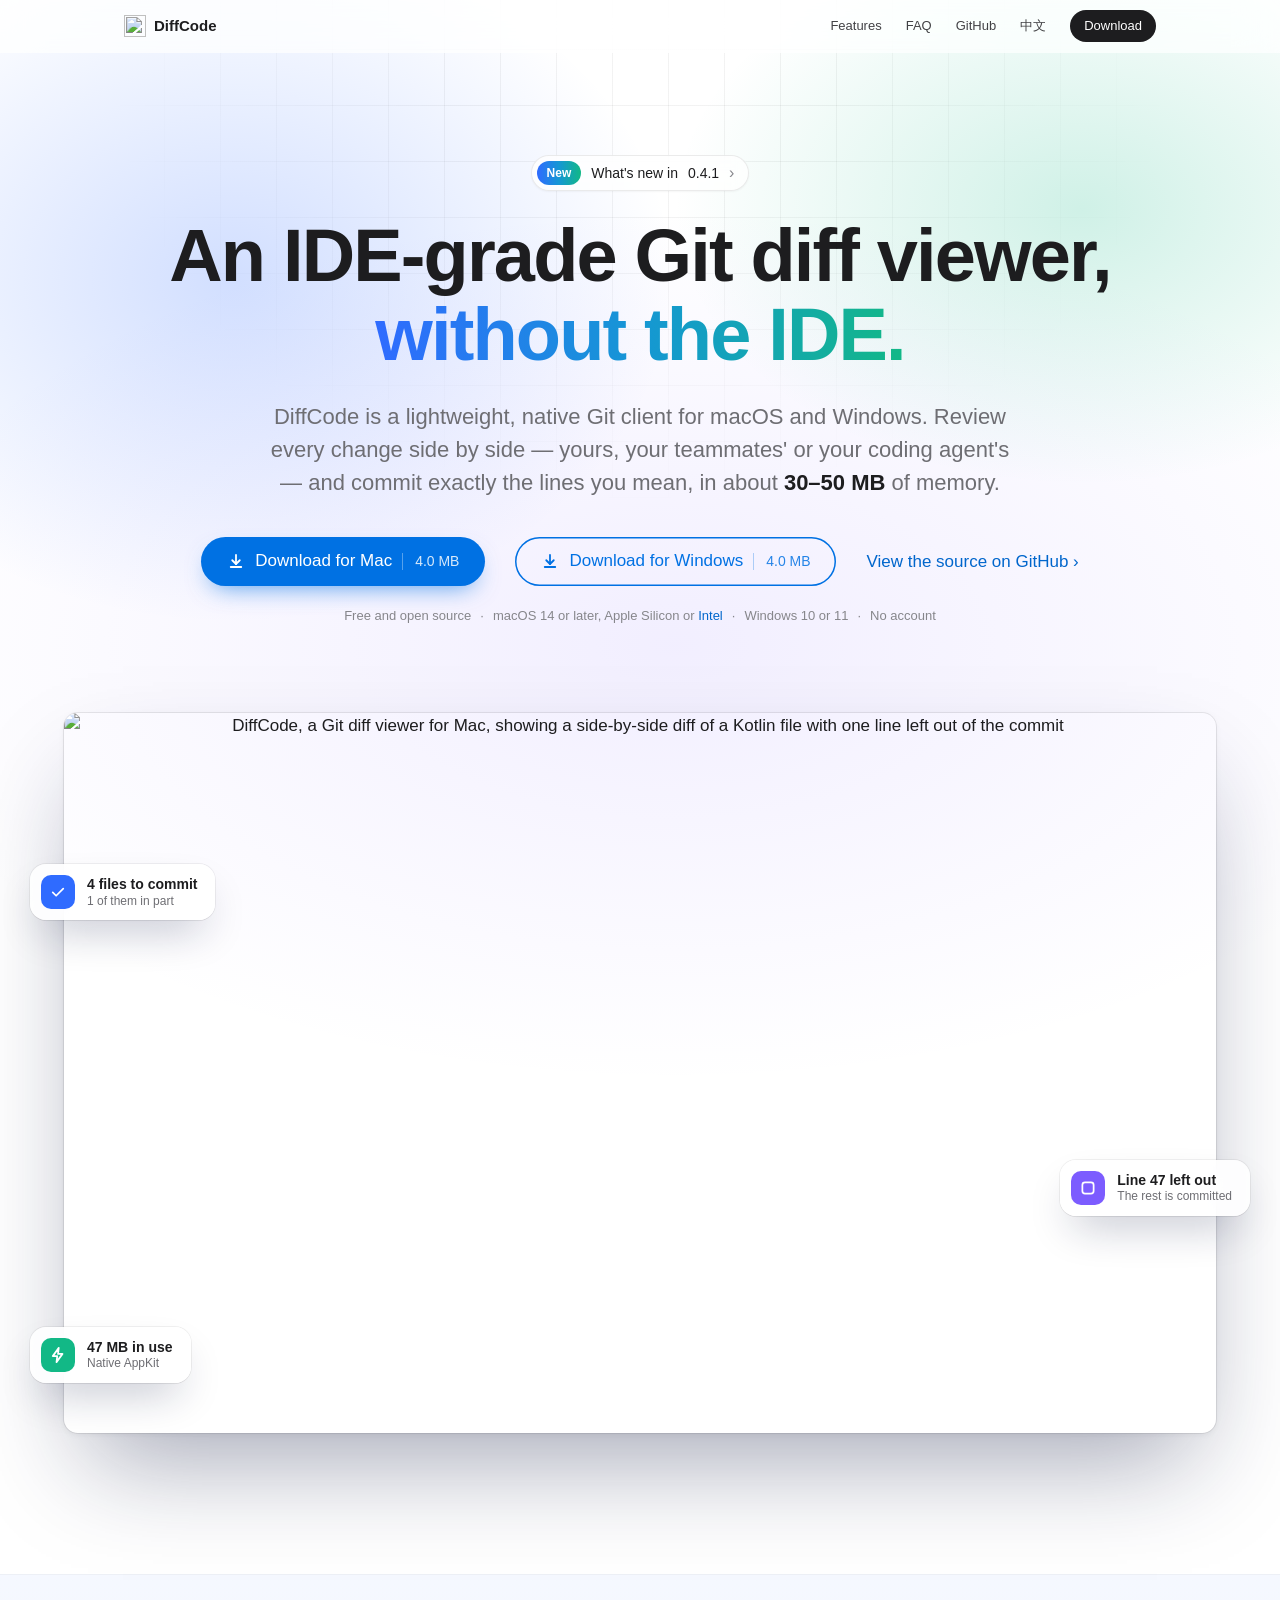
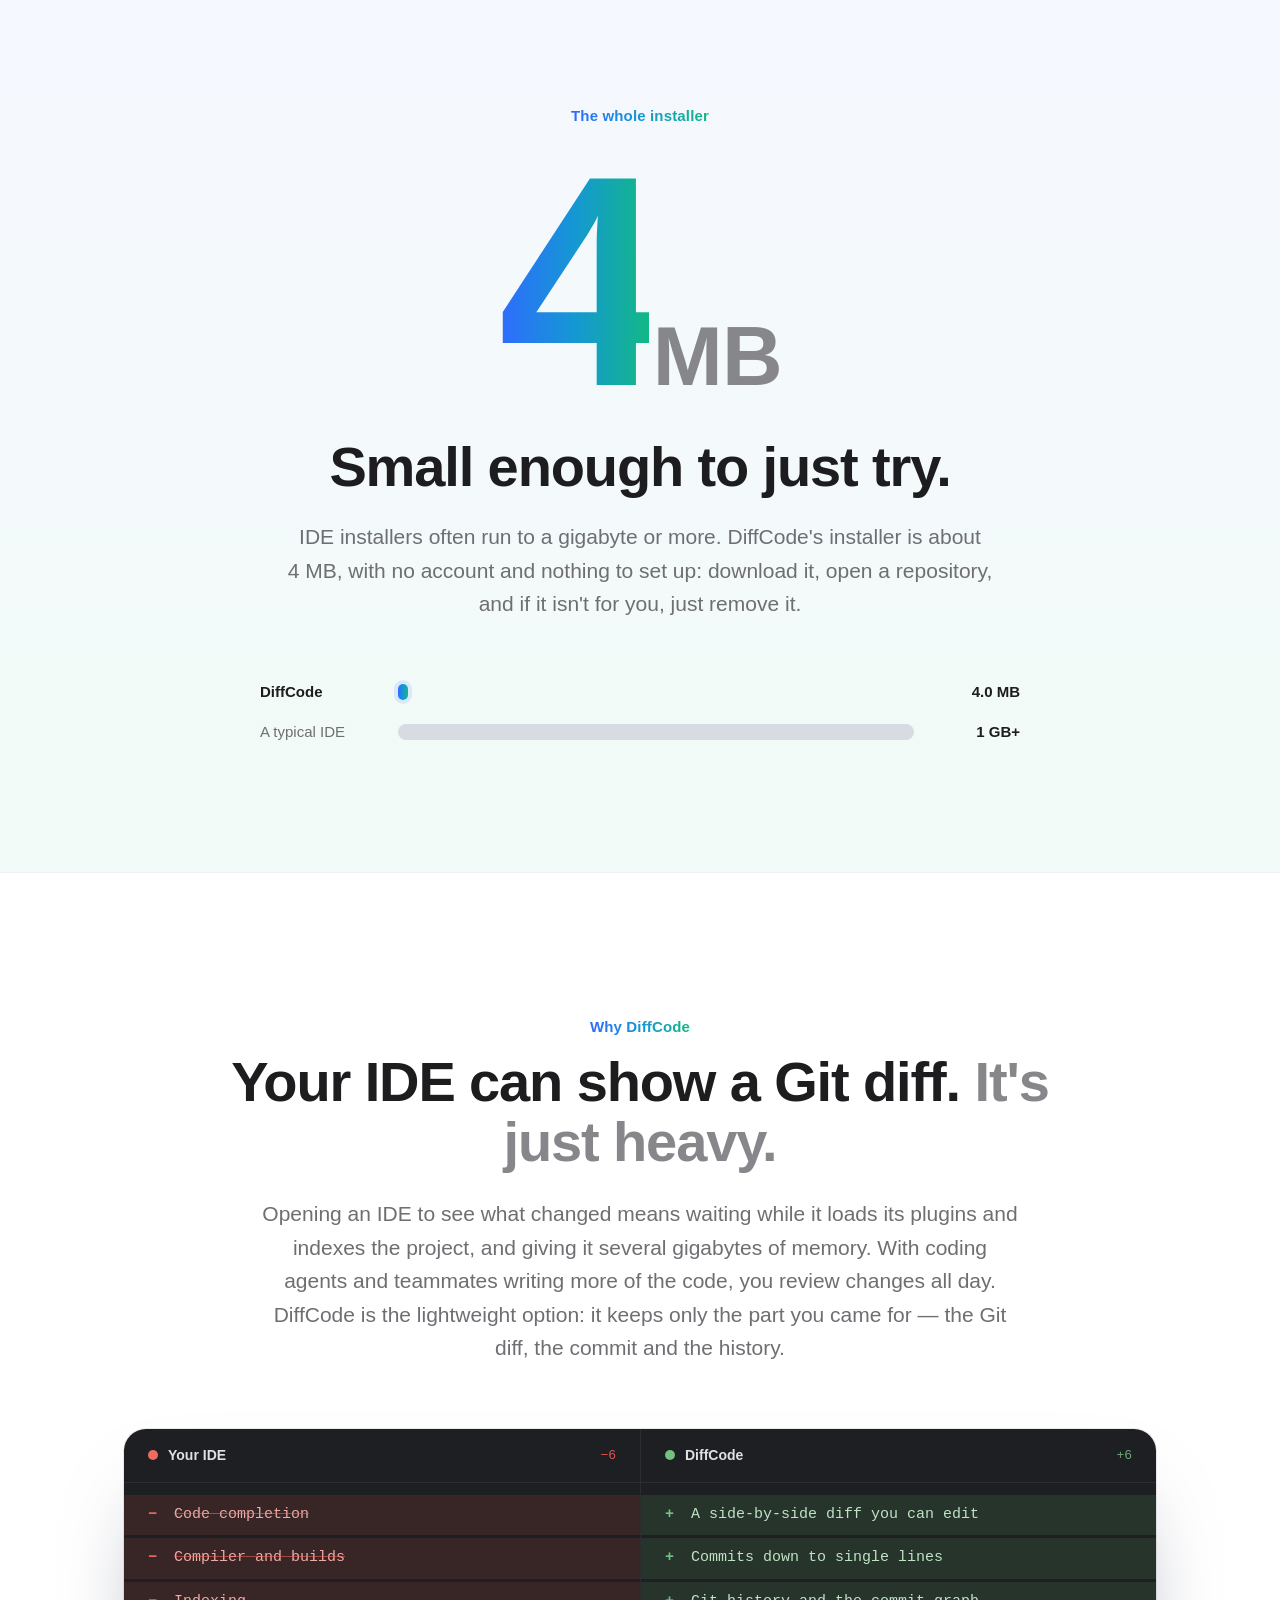
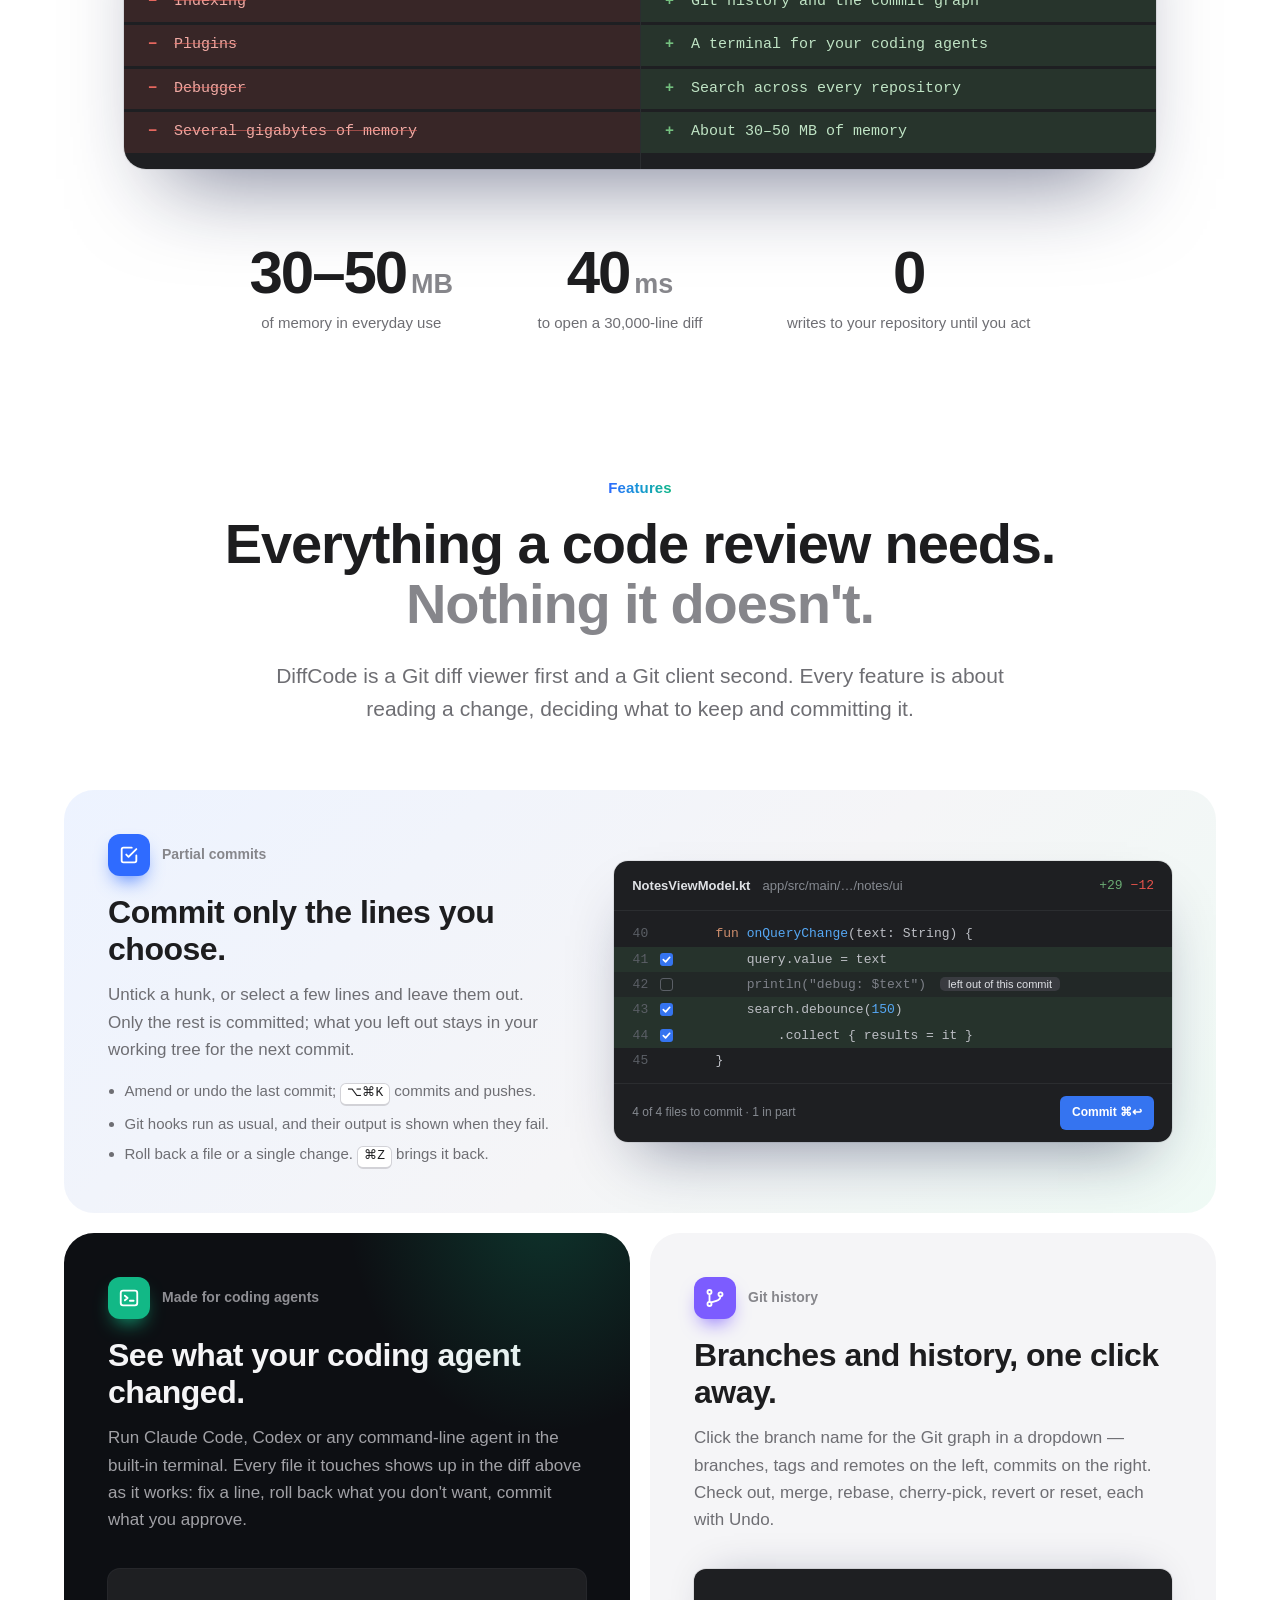
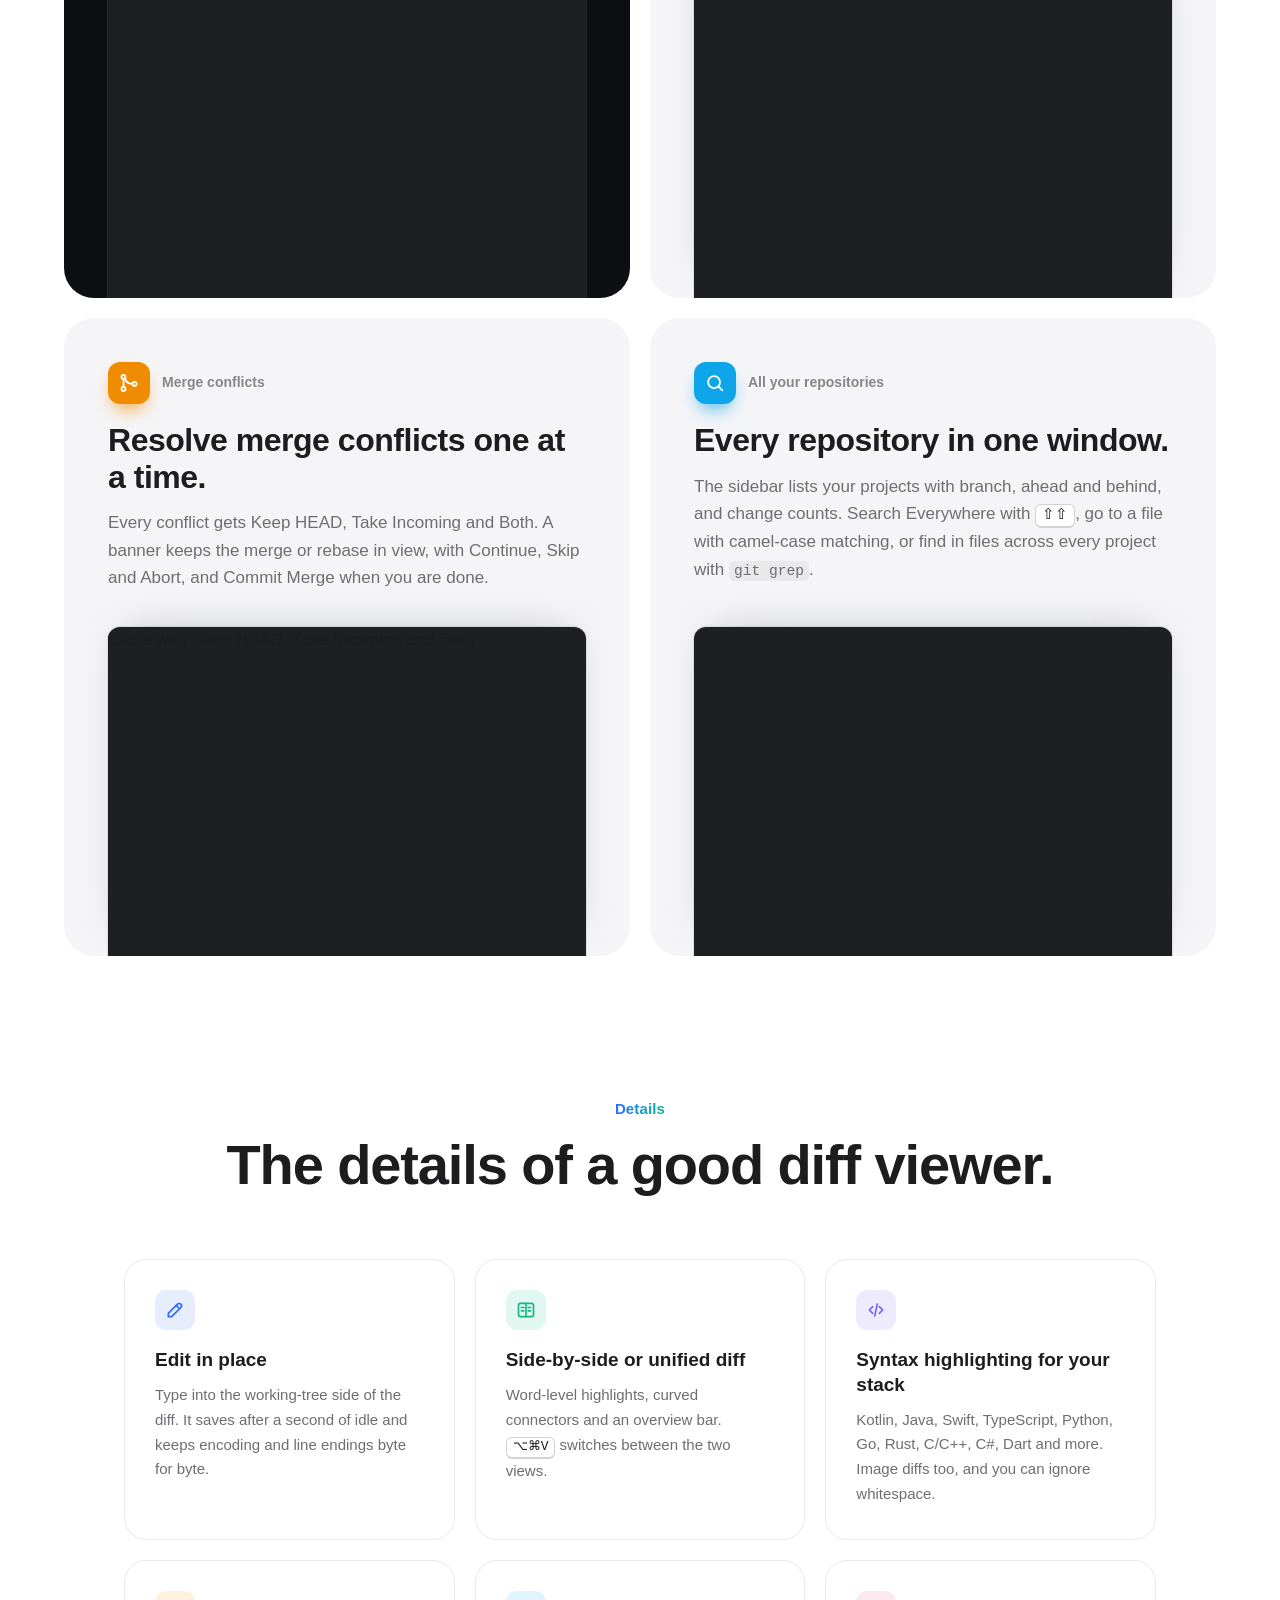
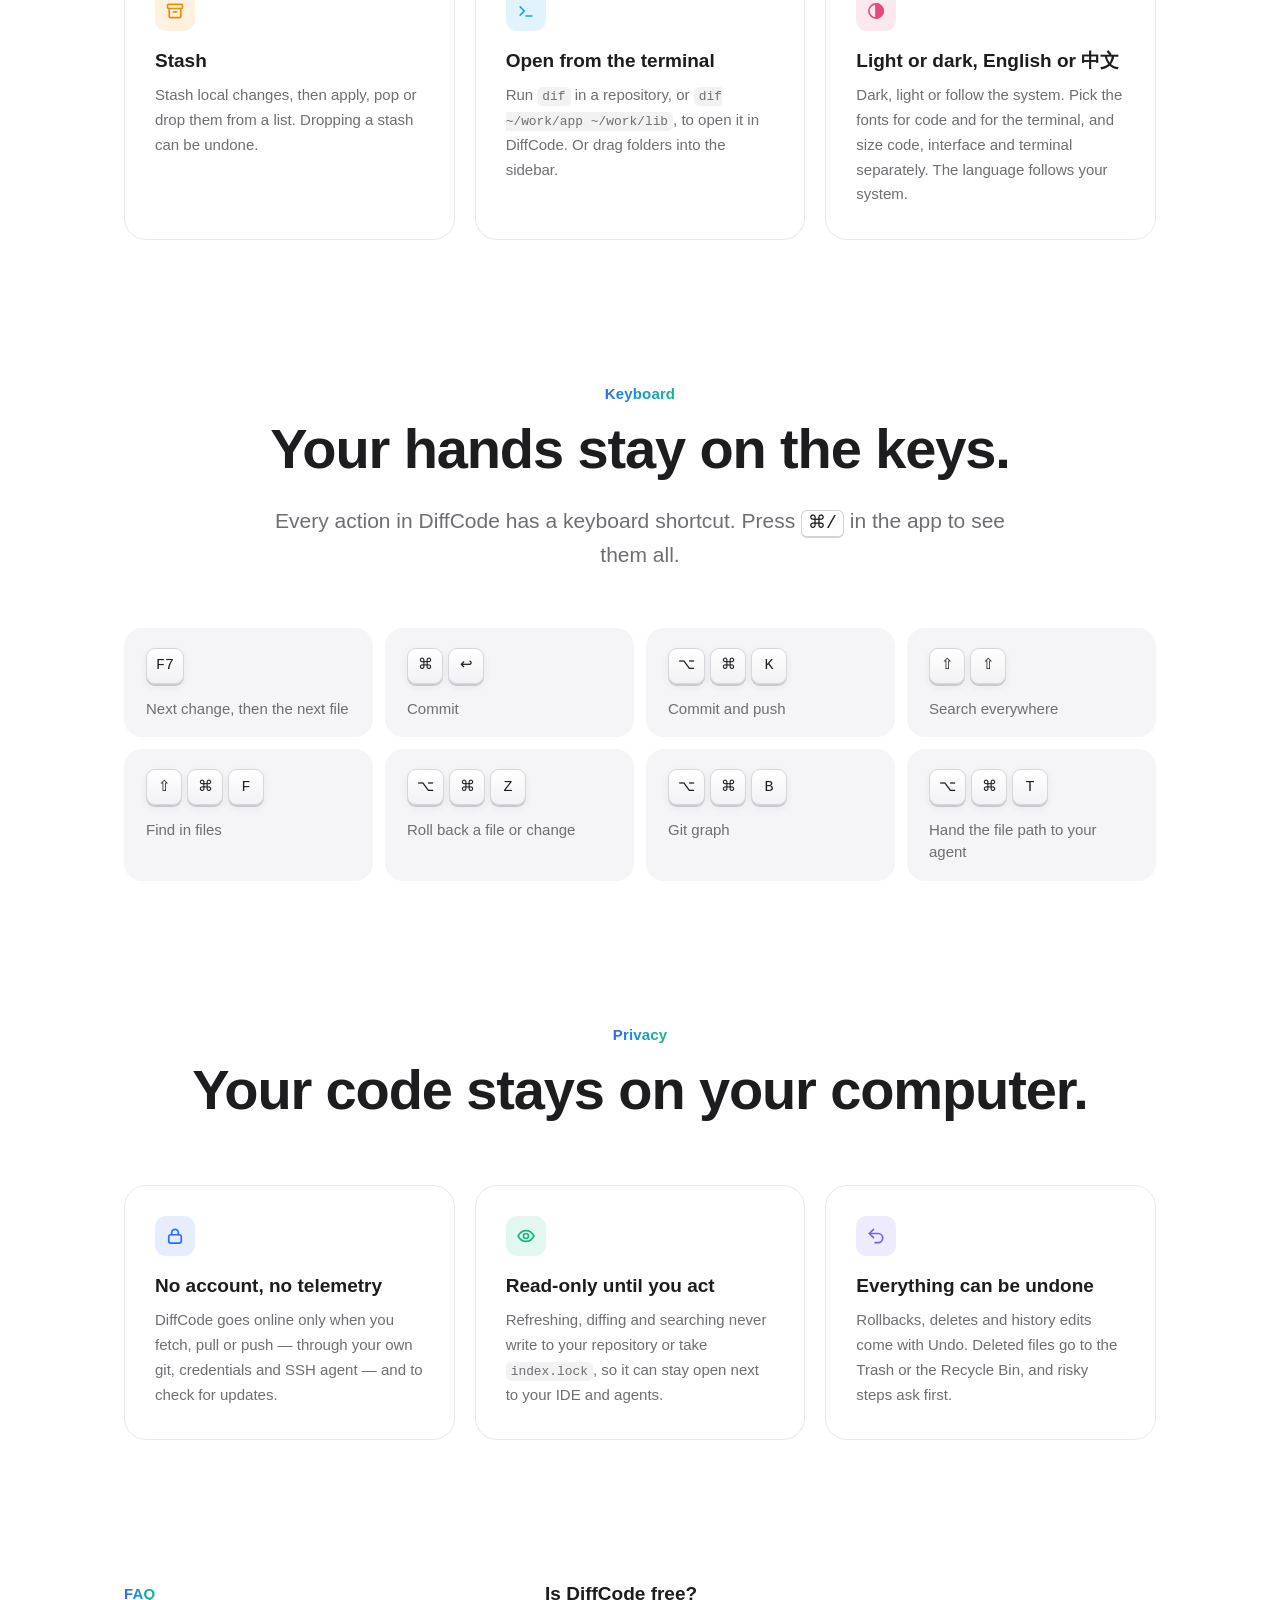
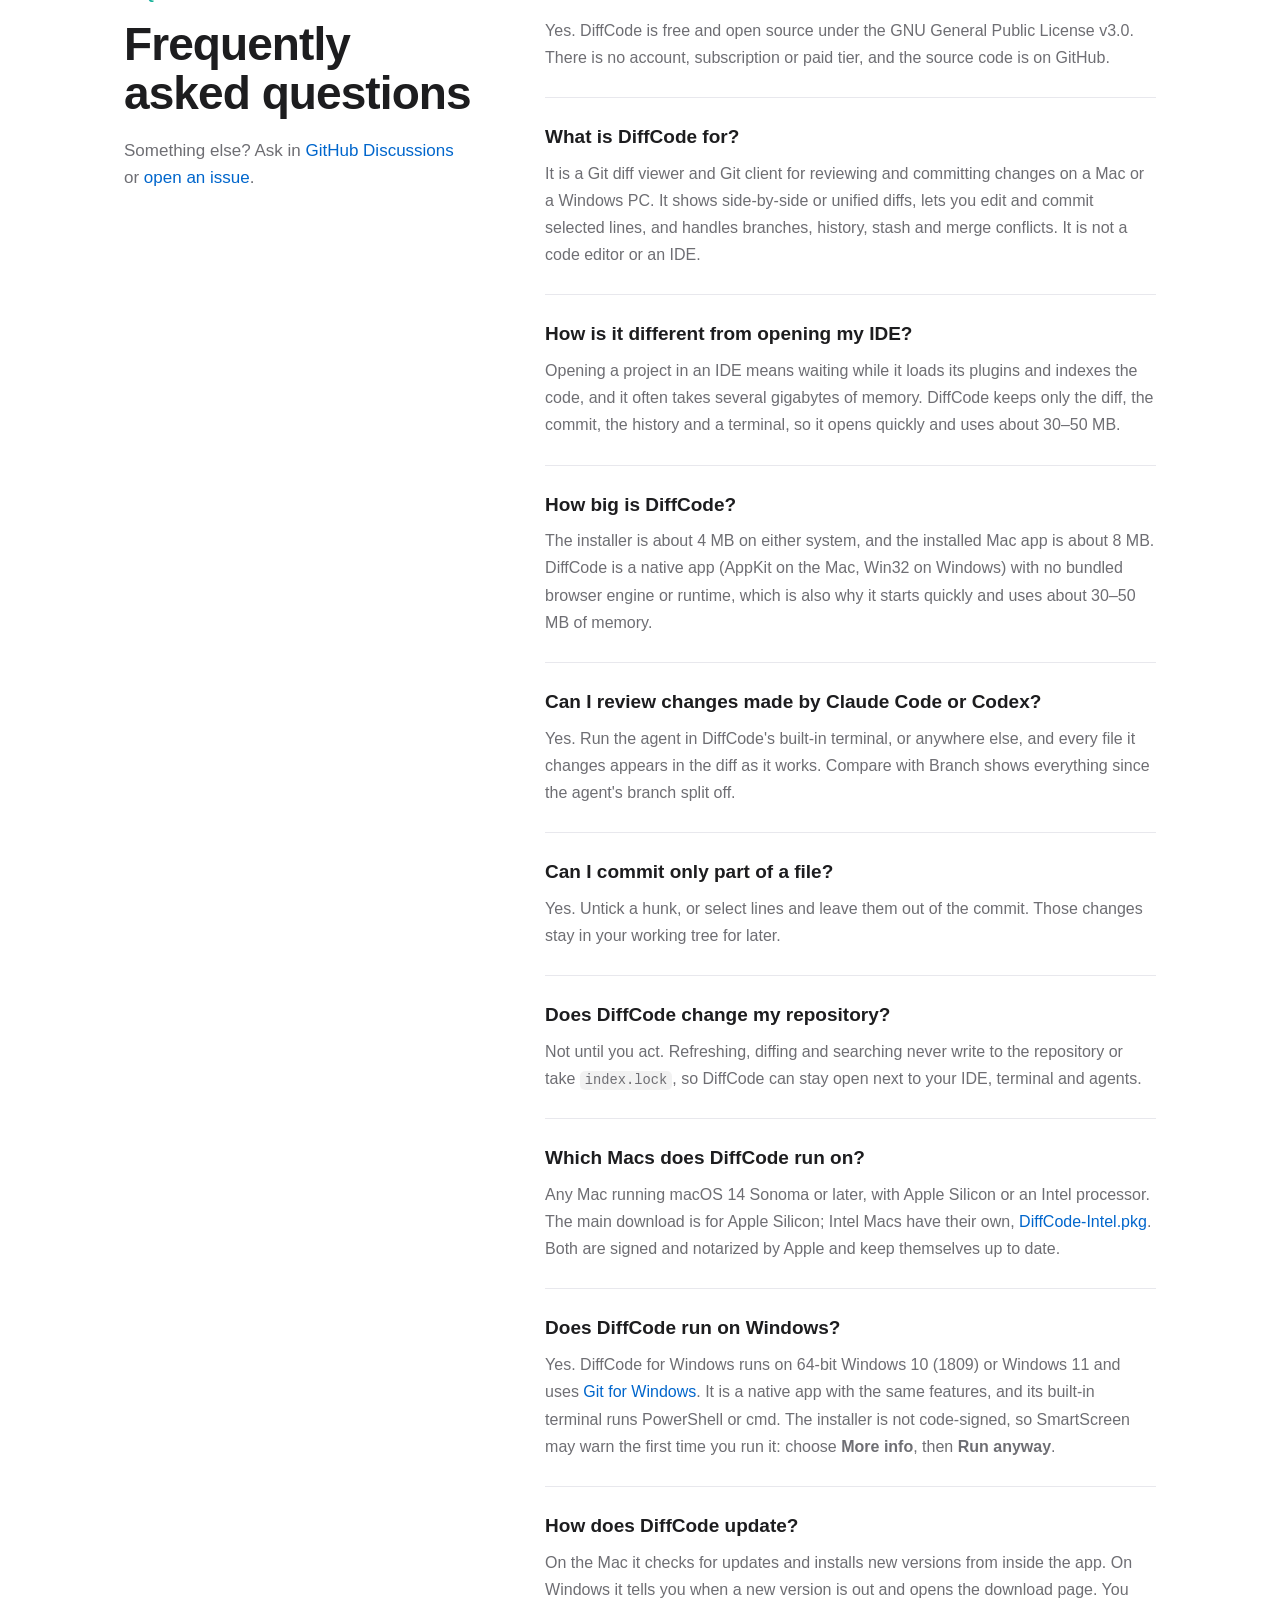
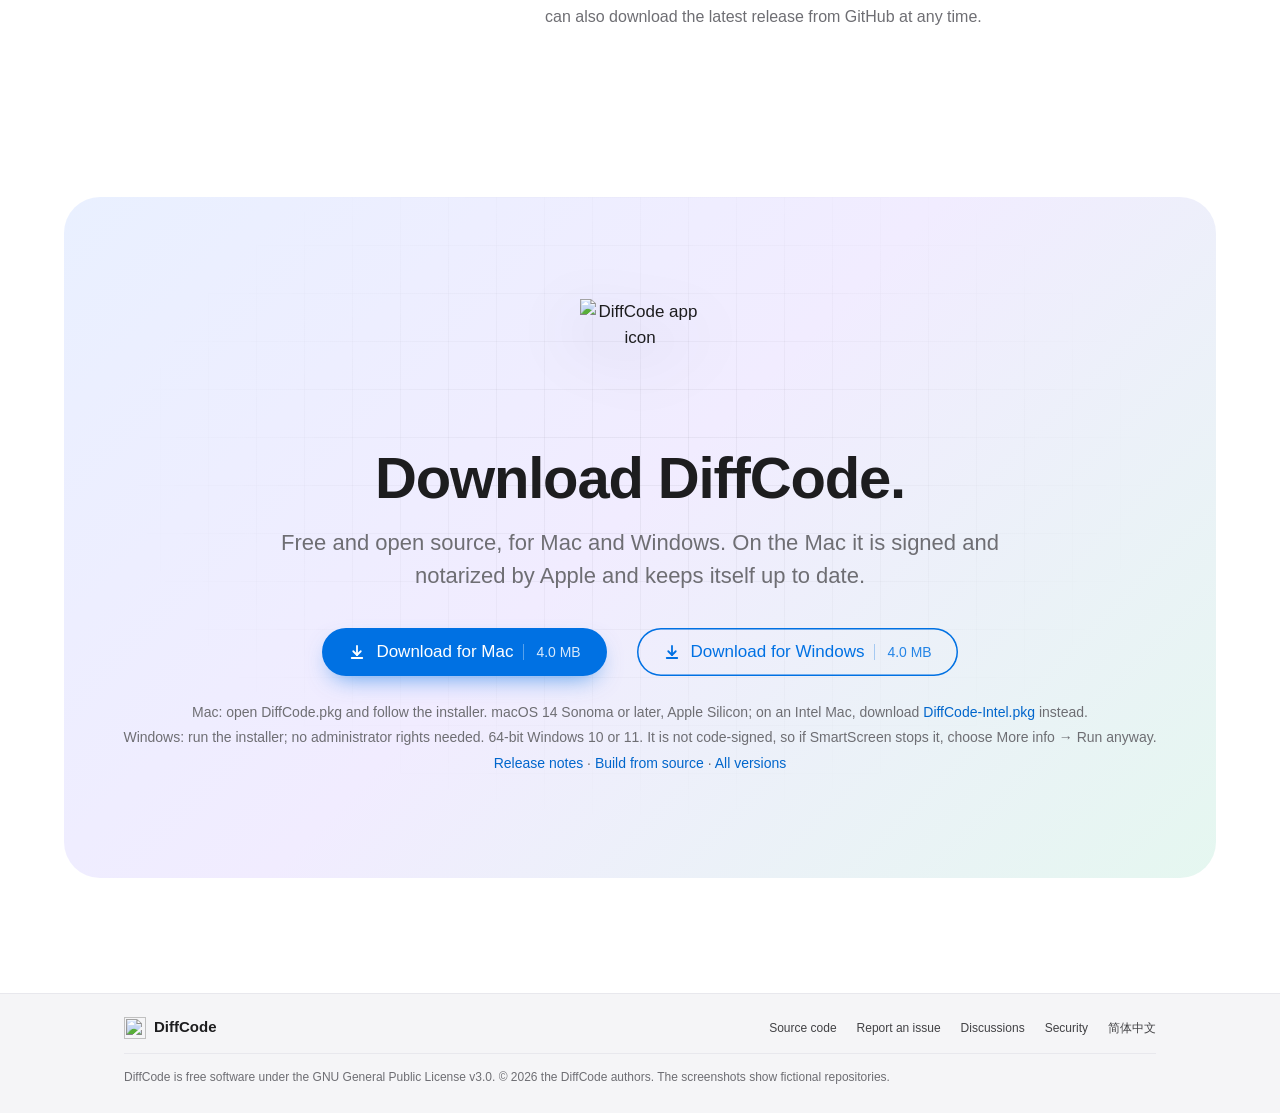
==== commit 01898fac: "Prepare 0.4.1 (8) Co-Authored-By: Claude Opus 5.5 <noreply@anthropic.com>" ====
--- a/site/index.html
+++ b/site/index.html
@@ -117,7 +117,7 @@
 
 <section class="hero">
   <div class="wrap">
-    <a class="badge" href="https://github.com/ihou/DiffCode/releases/latest"><span class="badge-tag">New</span>What's new in <span data-version>0.4.0</span><span class="badge-arrow" aria-hidden="true">›</span></a>
+    <a class="badge" href="https://github.com/ihou/DiffCode/releases/latest"><span class="badge-tag">New</span>What's new in <span data-version>0.4.1</span><span class="badge-arrow" aria-hidden="true">›</span></a>
     <h1>An IDE-grade Git diff viewer, <span class="grad">without the&nbsp;IDE.</span></h1>
     <p class="lede">DiffCode is a lightweight, native Git client for macOS and Windows. Review every change side by side — yours, your teammates' or your coding agent's — and commit exactly the lines you mean, in about <strong>30–50 MB</strong> of memory.</p>
     <div class="cta">
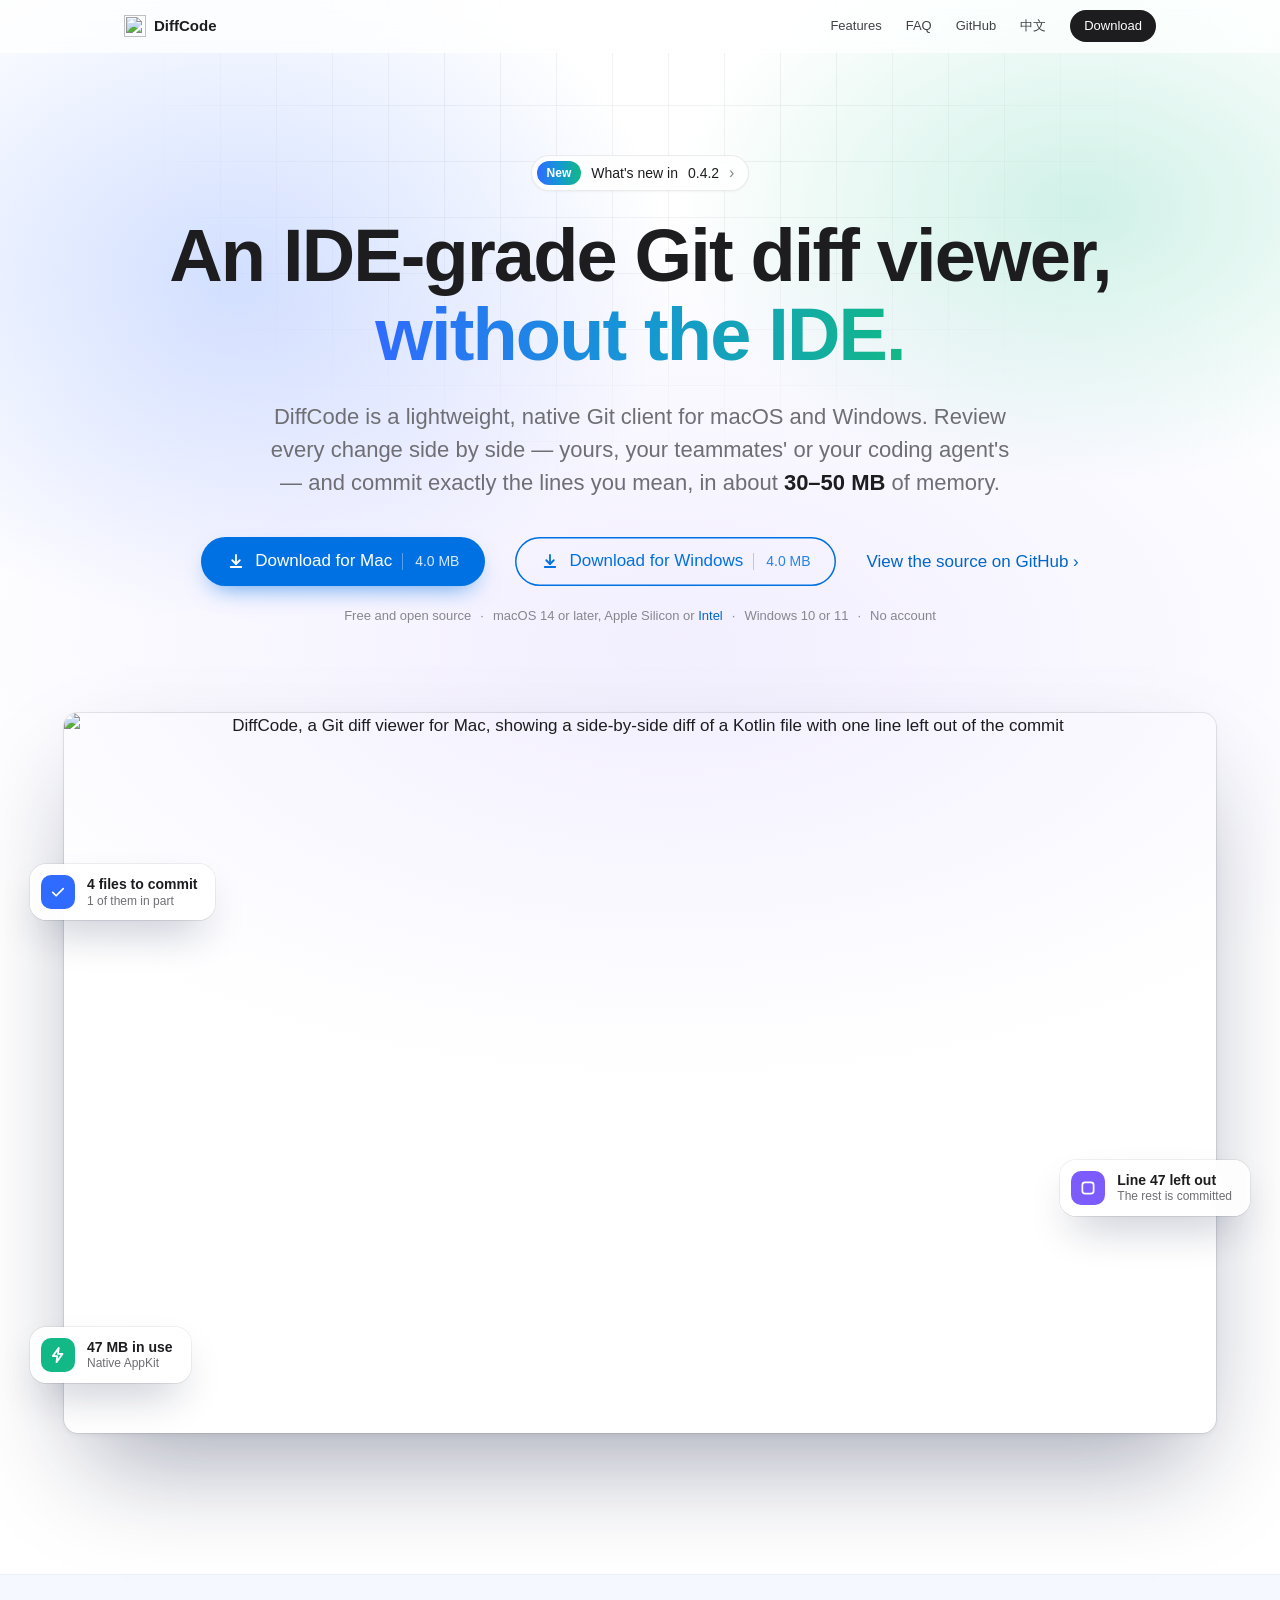
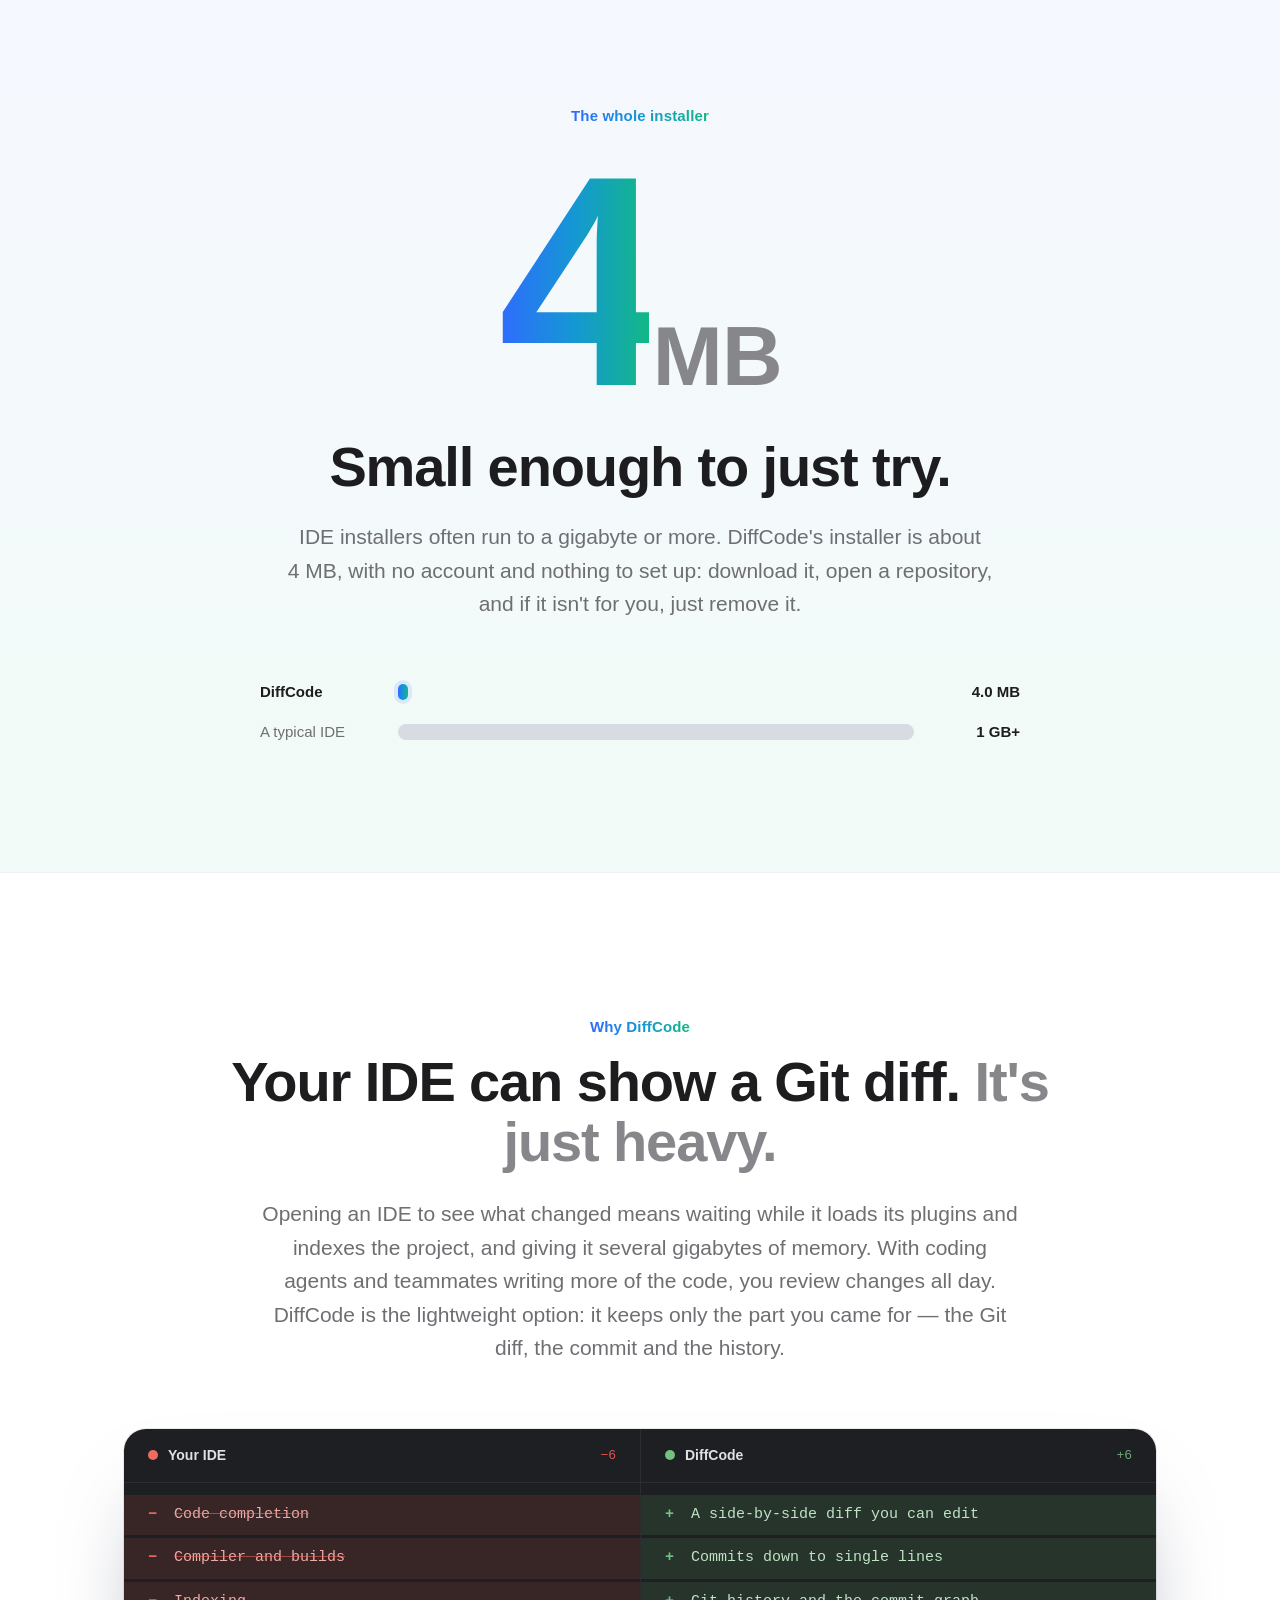
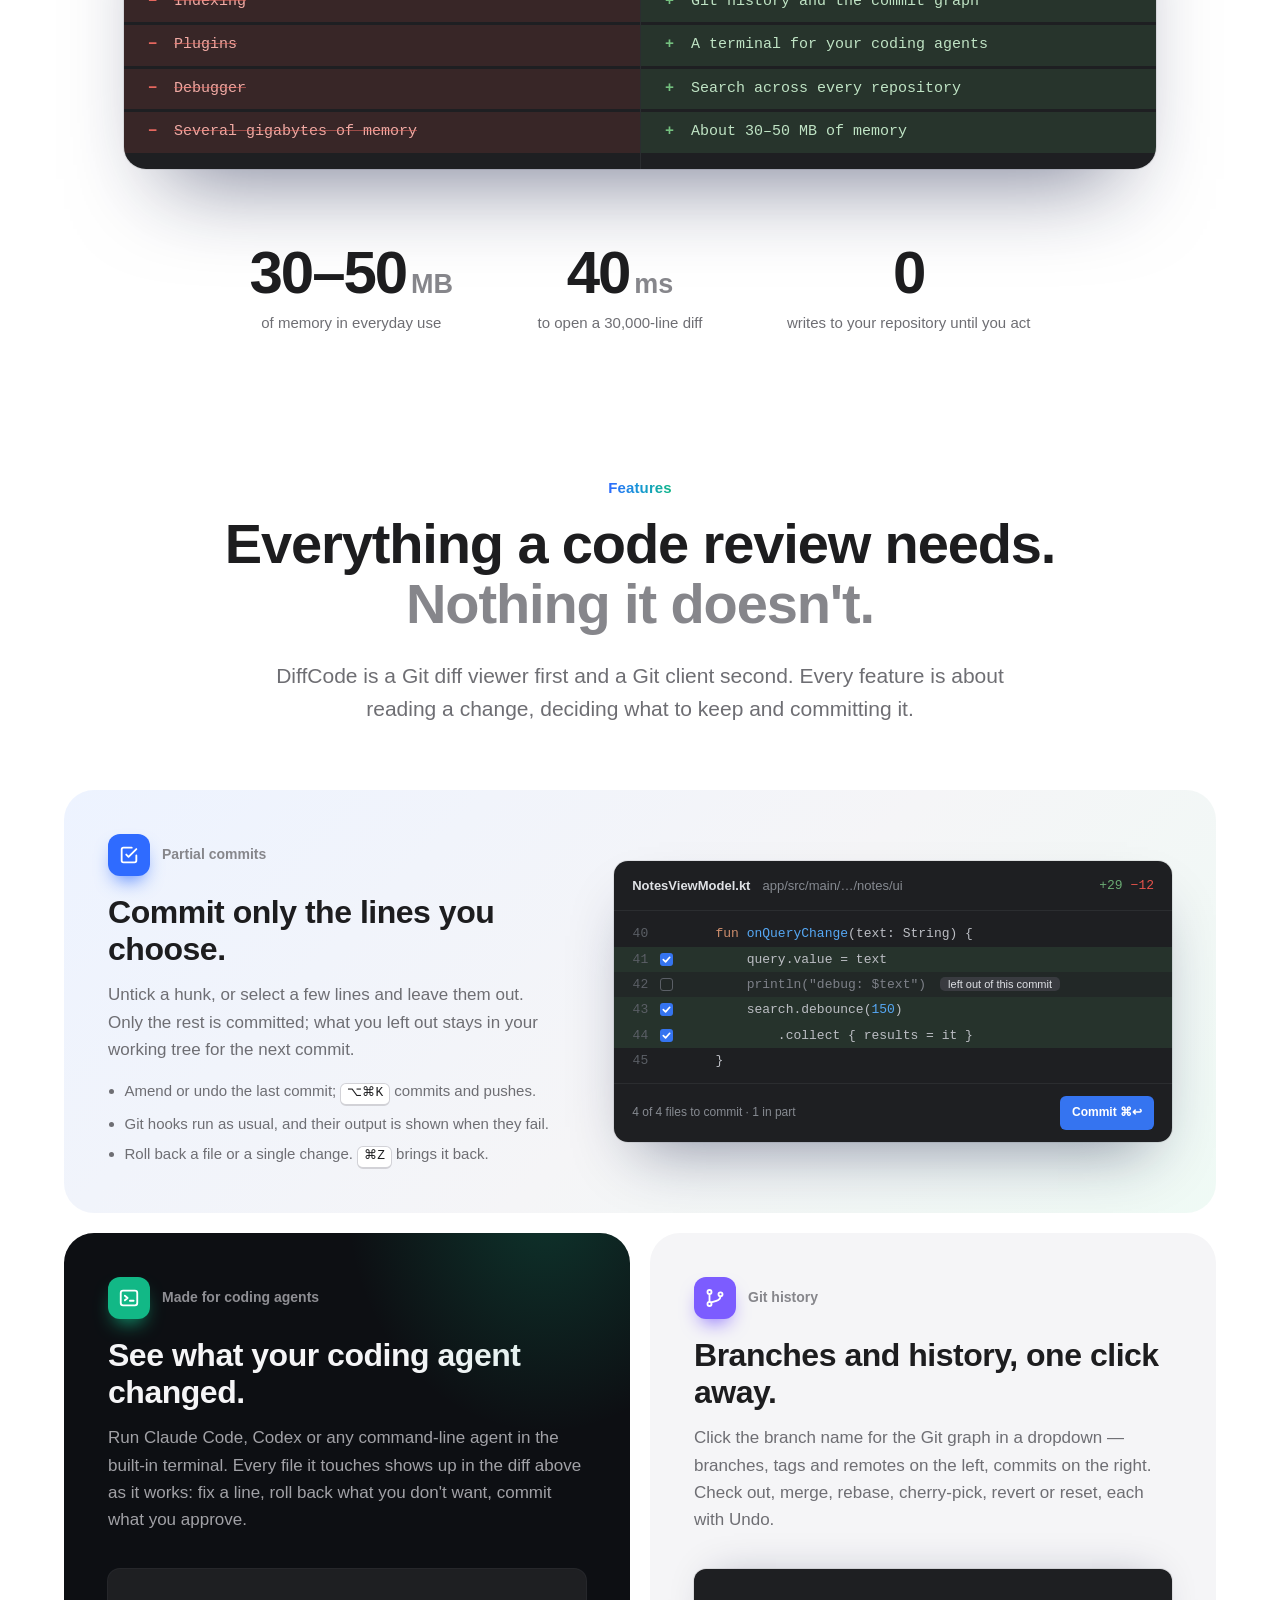
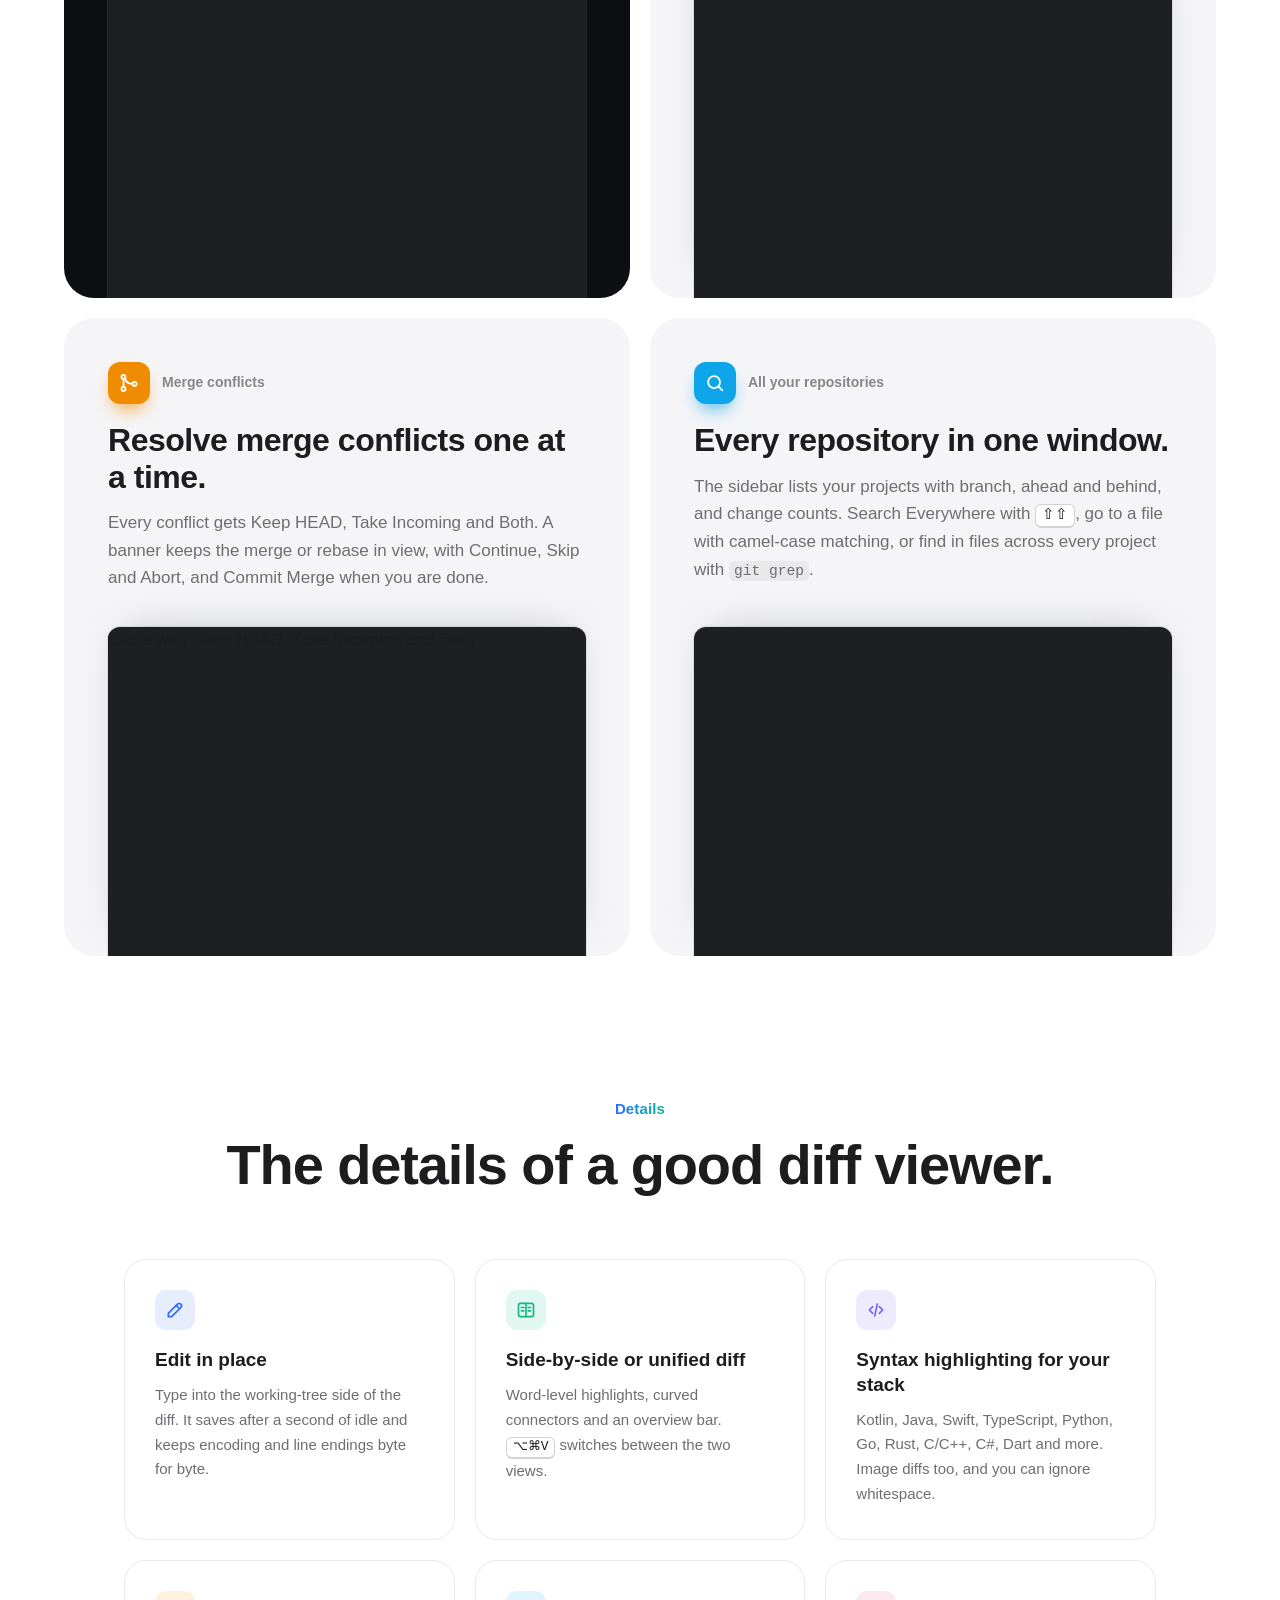
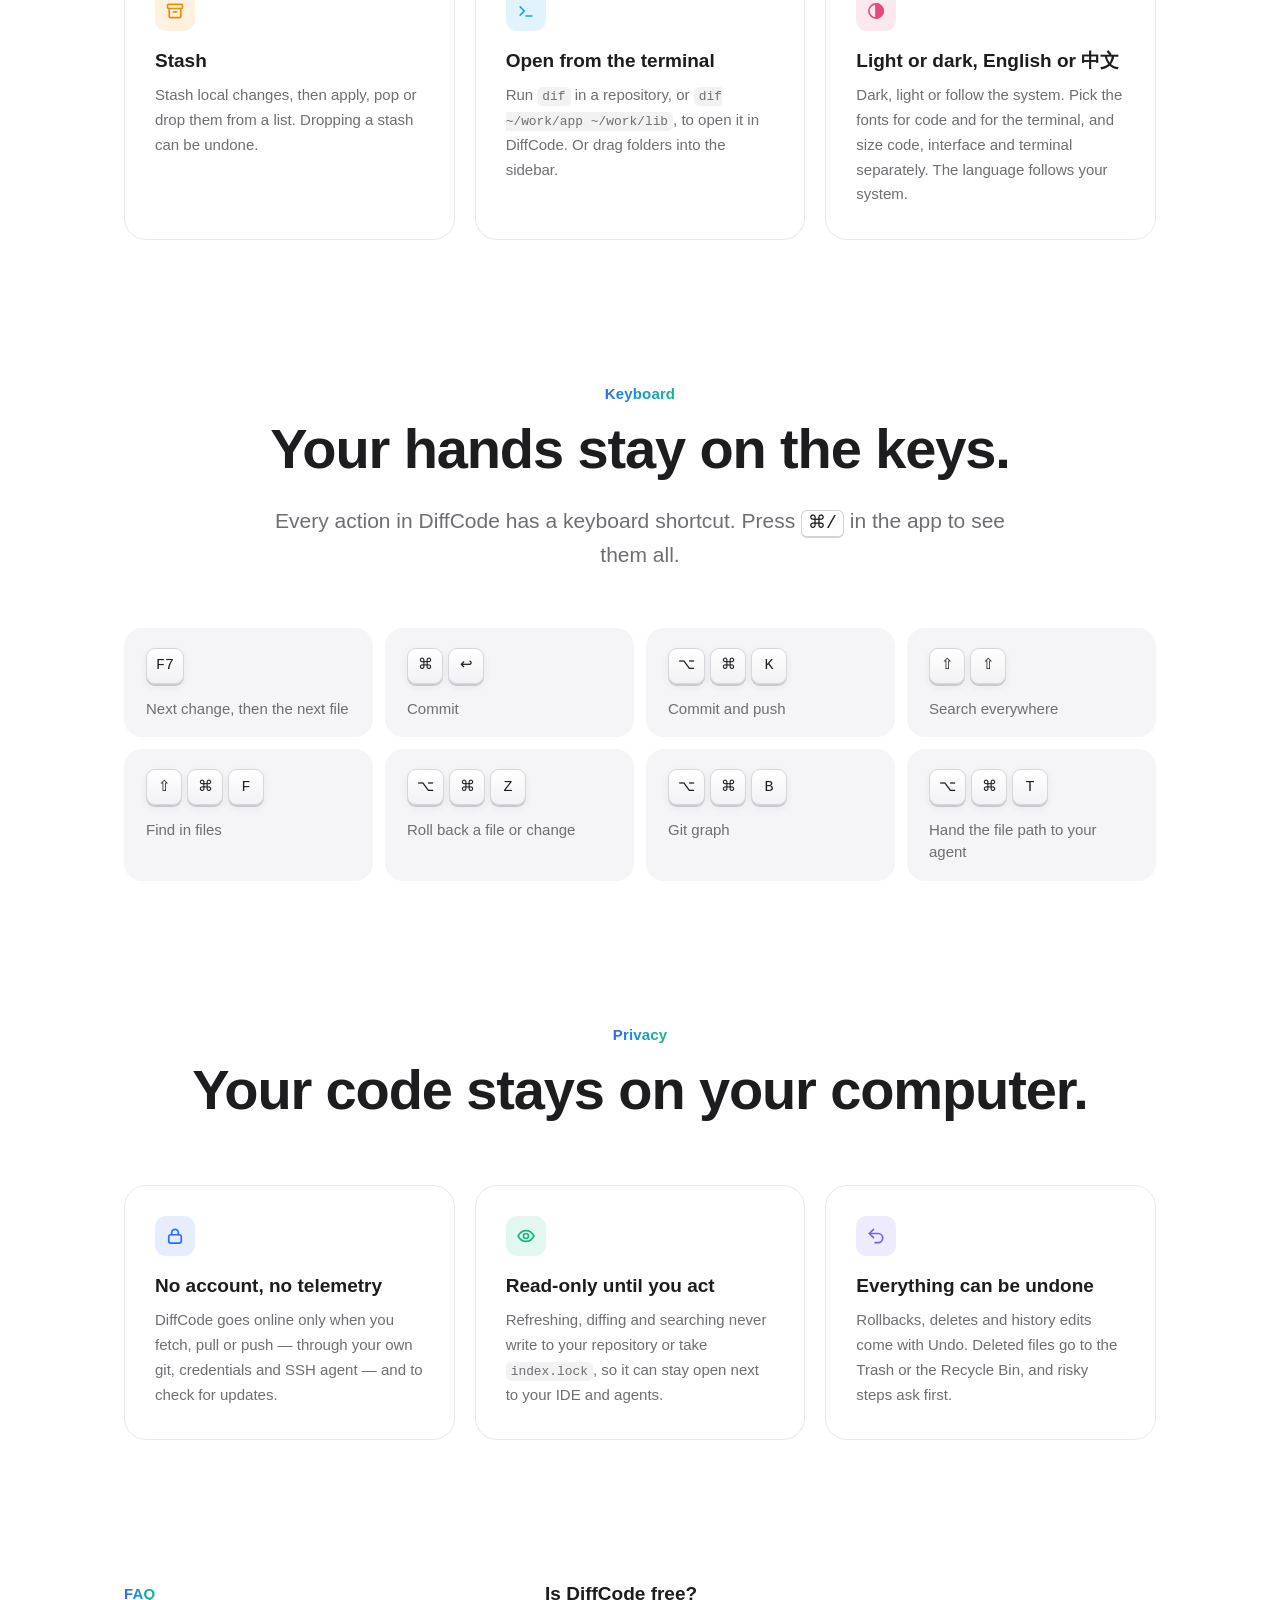
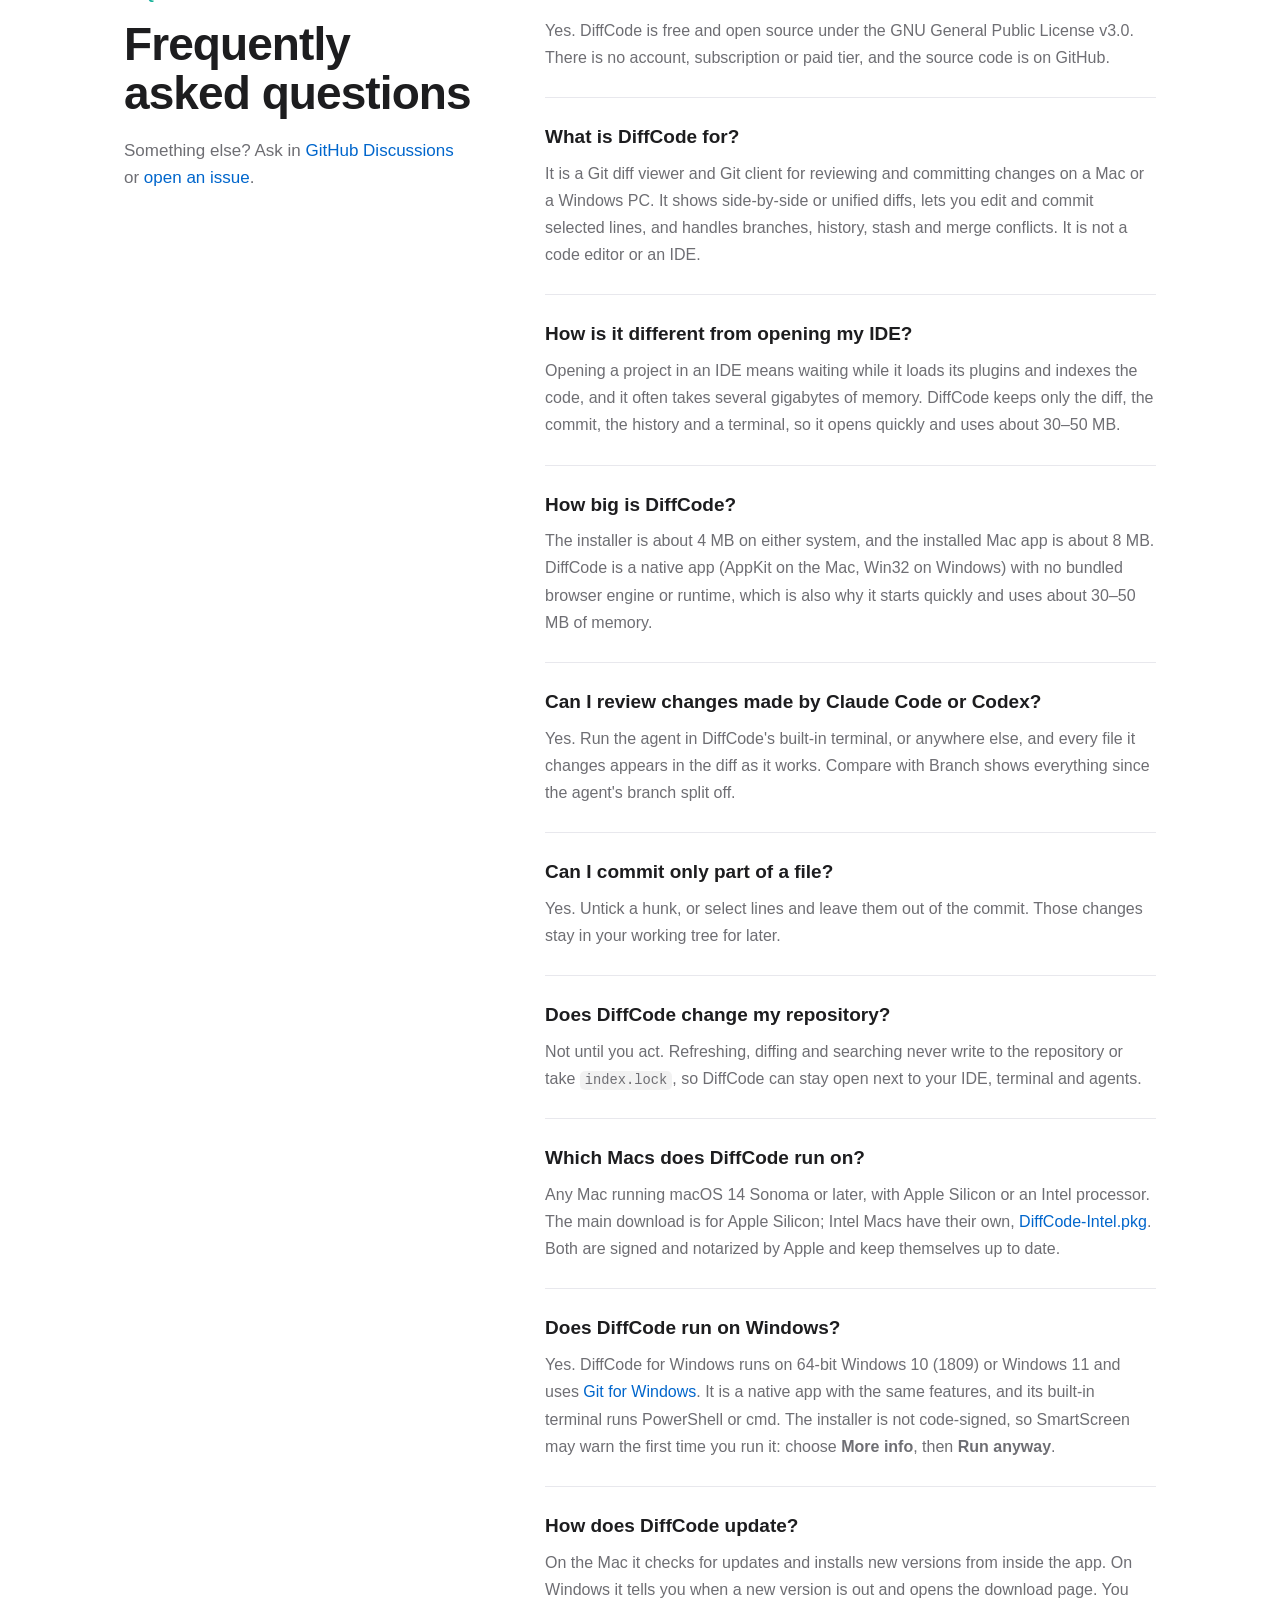
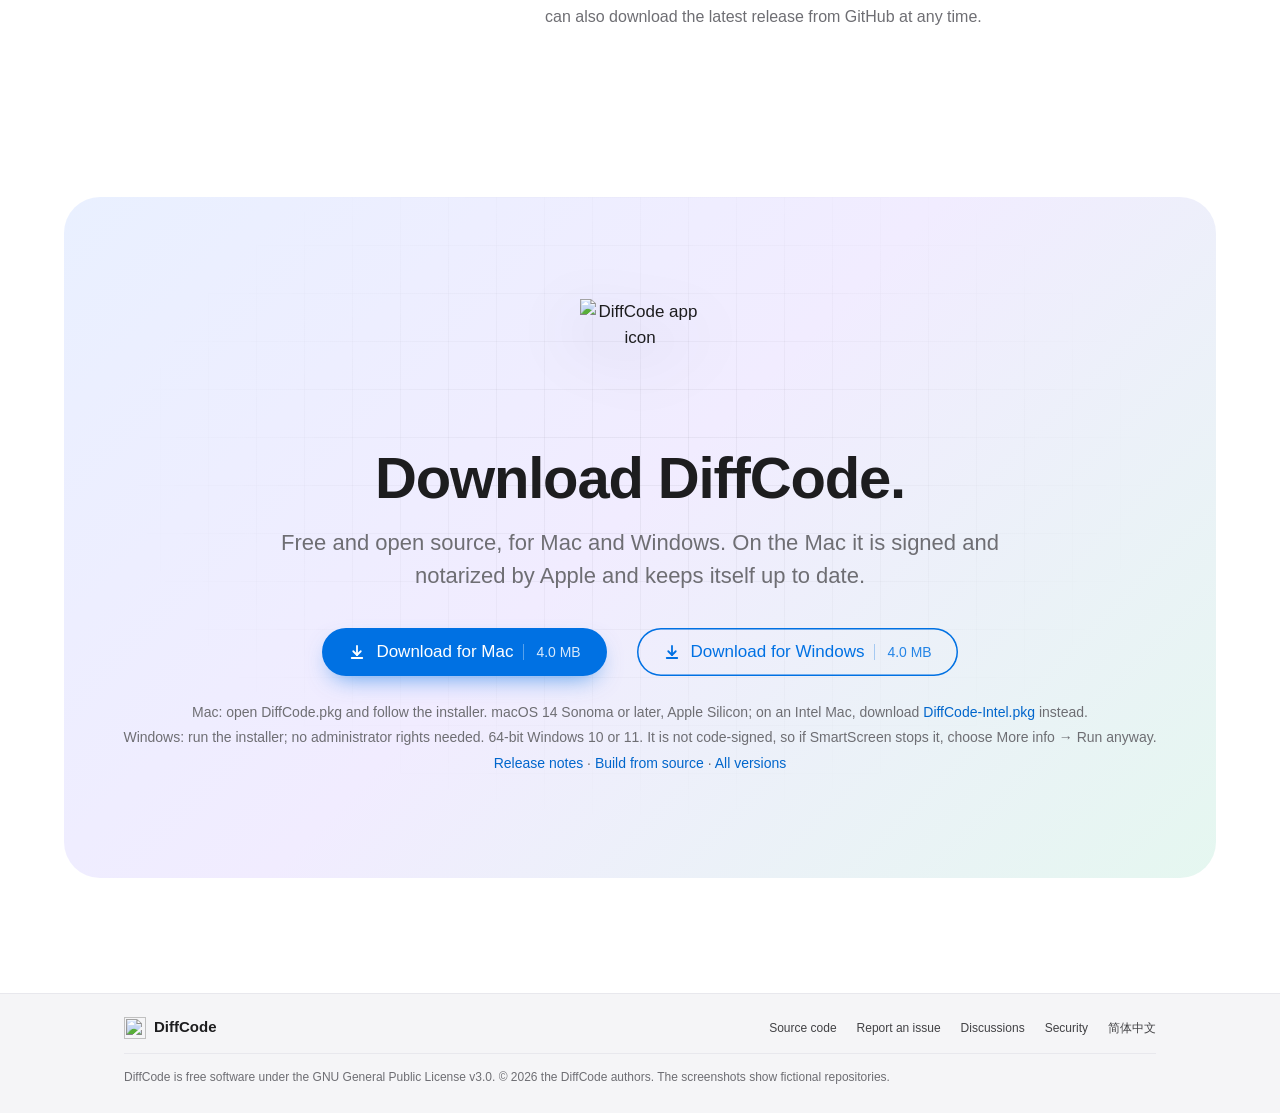
==== commit 8b51341b: "Prepare 0.4.2 (9) Co-Authored-By: Claude Opus 5.5 <noreply@anthropic.com>" ====
--- a/site/index.html
+++ b/site/index.html
@@ -117,7 +117,7 @@
 
 <section class="hero">
   <div class="wrap">
-    <a class="badge" href="https://github.com/ihou/DiffCode/releases/latest"><span class="badge-tag">New</span>What's new in <span data-version>0.4.1</span><span class="badge-arrow" aria-hidden="true">›</span></a>
+    <a class="badge" href="https://github.com/ihou/DiffCode/releases/latest"><span class="badge-tag">New</span>What's new in <span data-version>0.4.2</span><span class="badge-arrow" aria-hidden="true">›</span></a>
     <h1>An IDE-grade Git diff viewer, <span class="grad">without the&nbsp;IDE.</span></h1>
     <p class="lede">DiffCode is a lightweight, native Git client for macOS and Windows. Review every change side by side — yours, your teammates' or your coding agent's — and commit exactly the lines you mean, in about <strong>30–50 MB</strong> of memory.</p>
     <div class="cta">
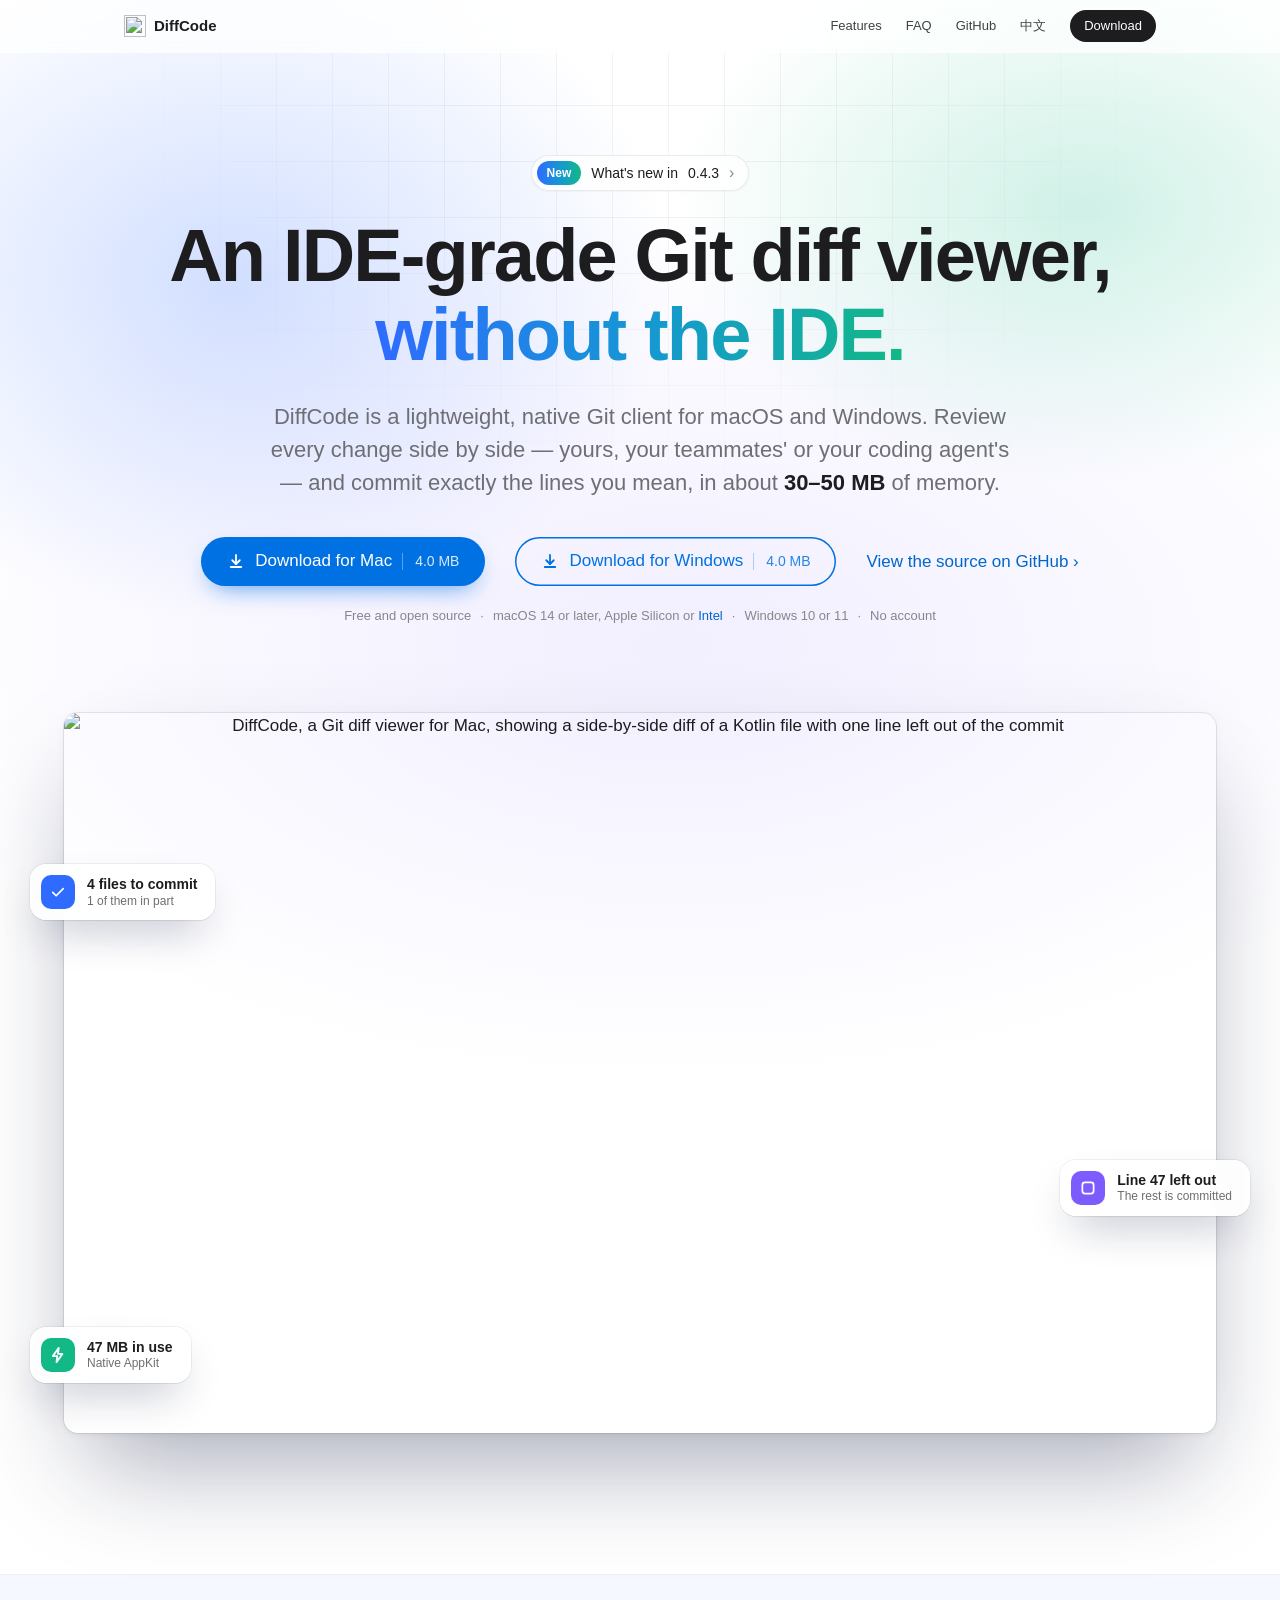
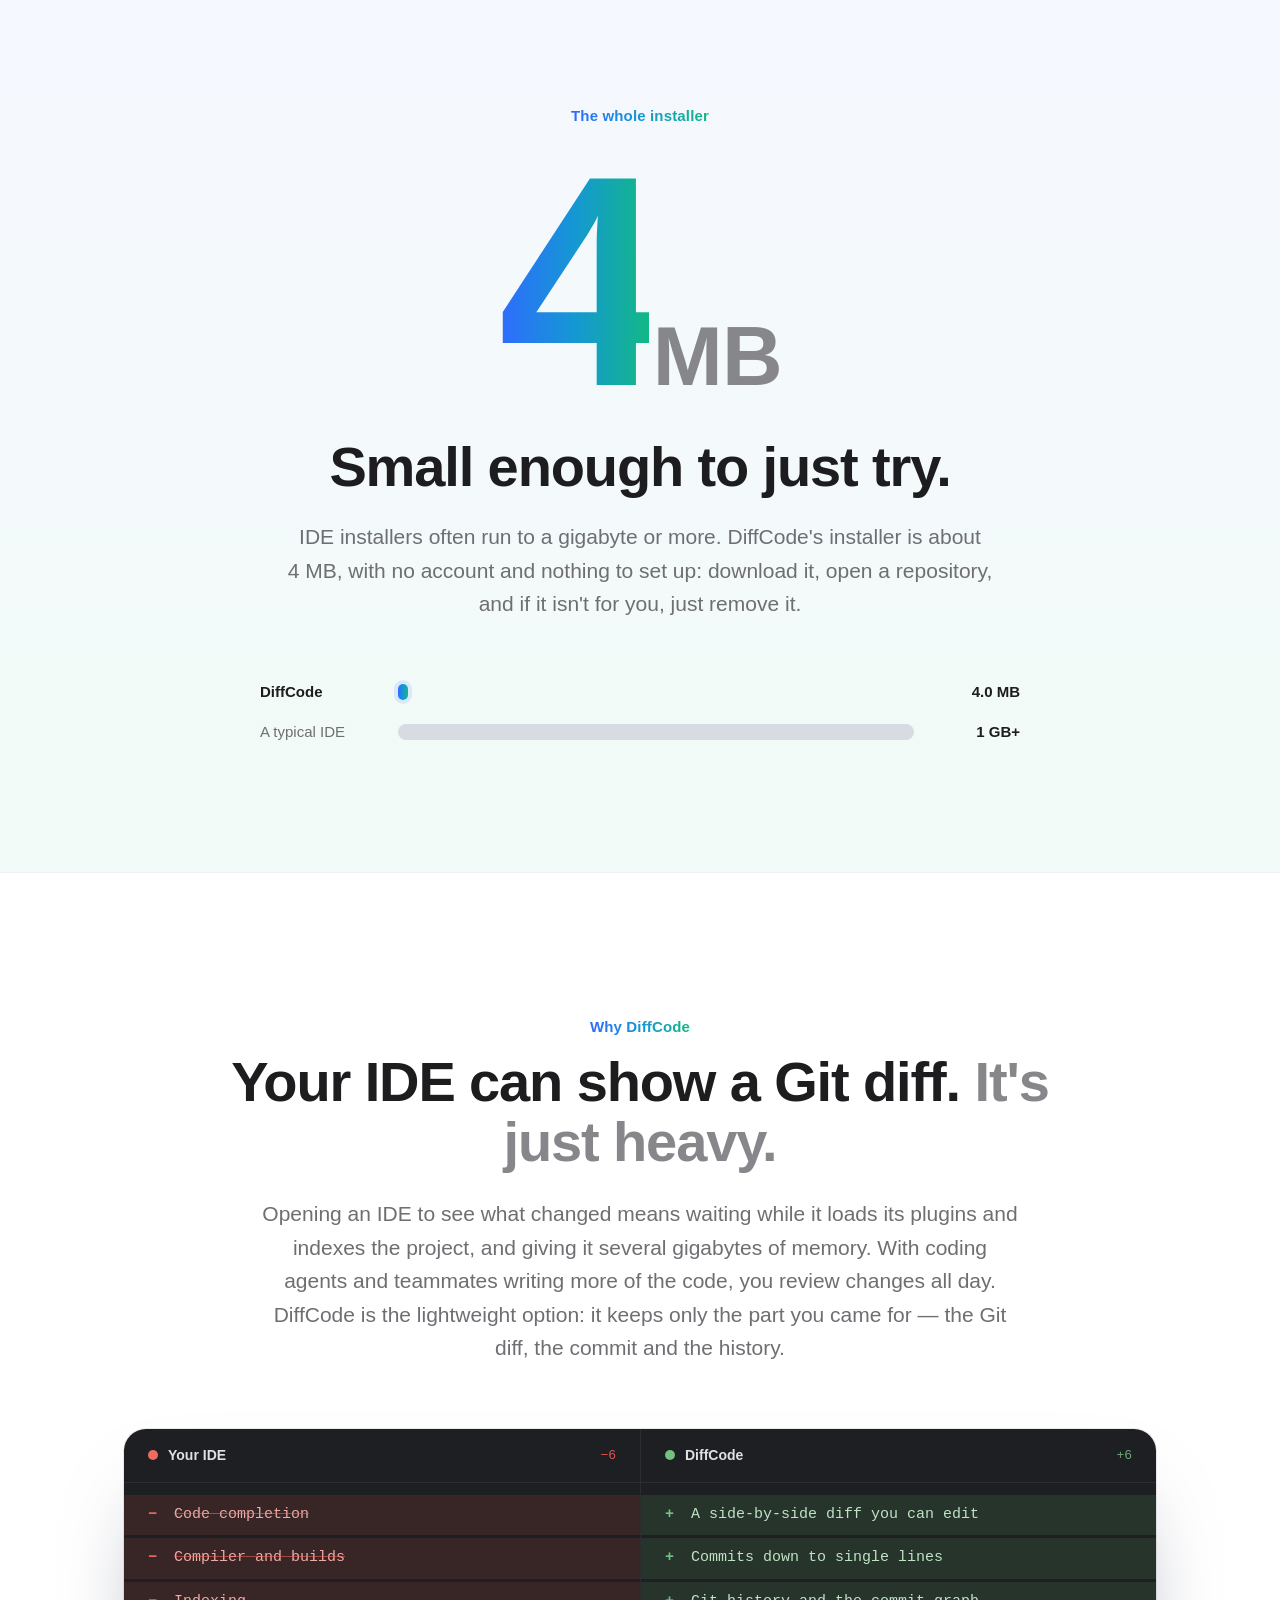
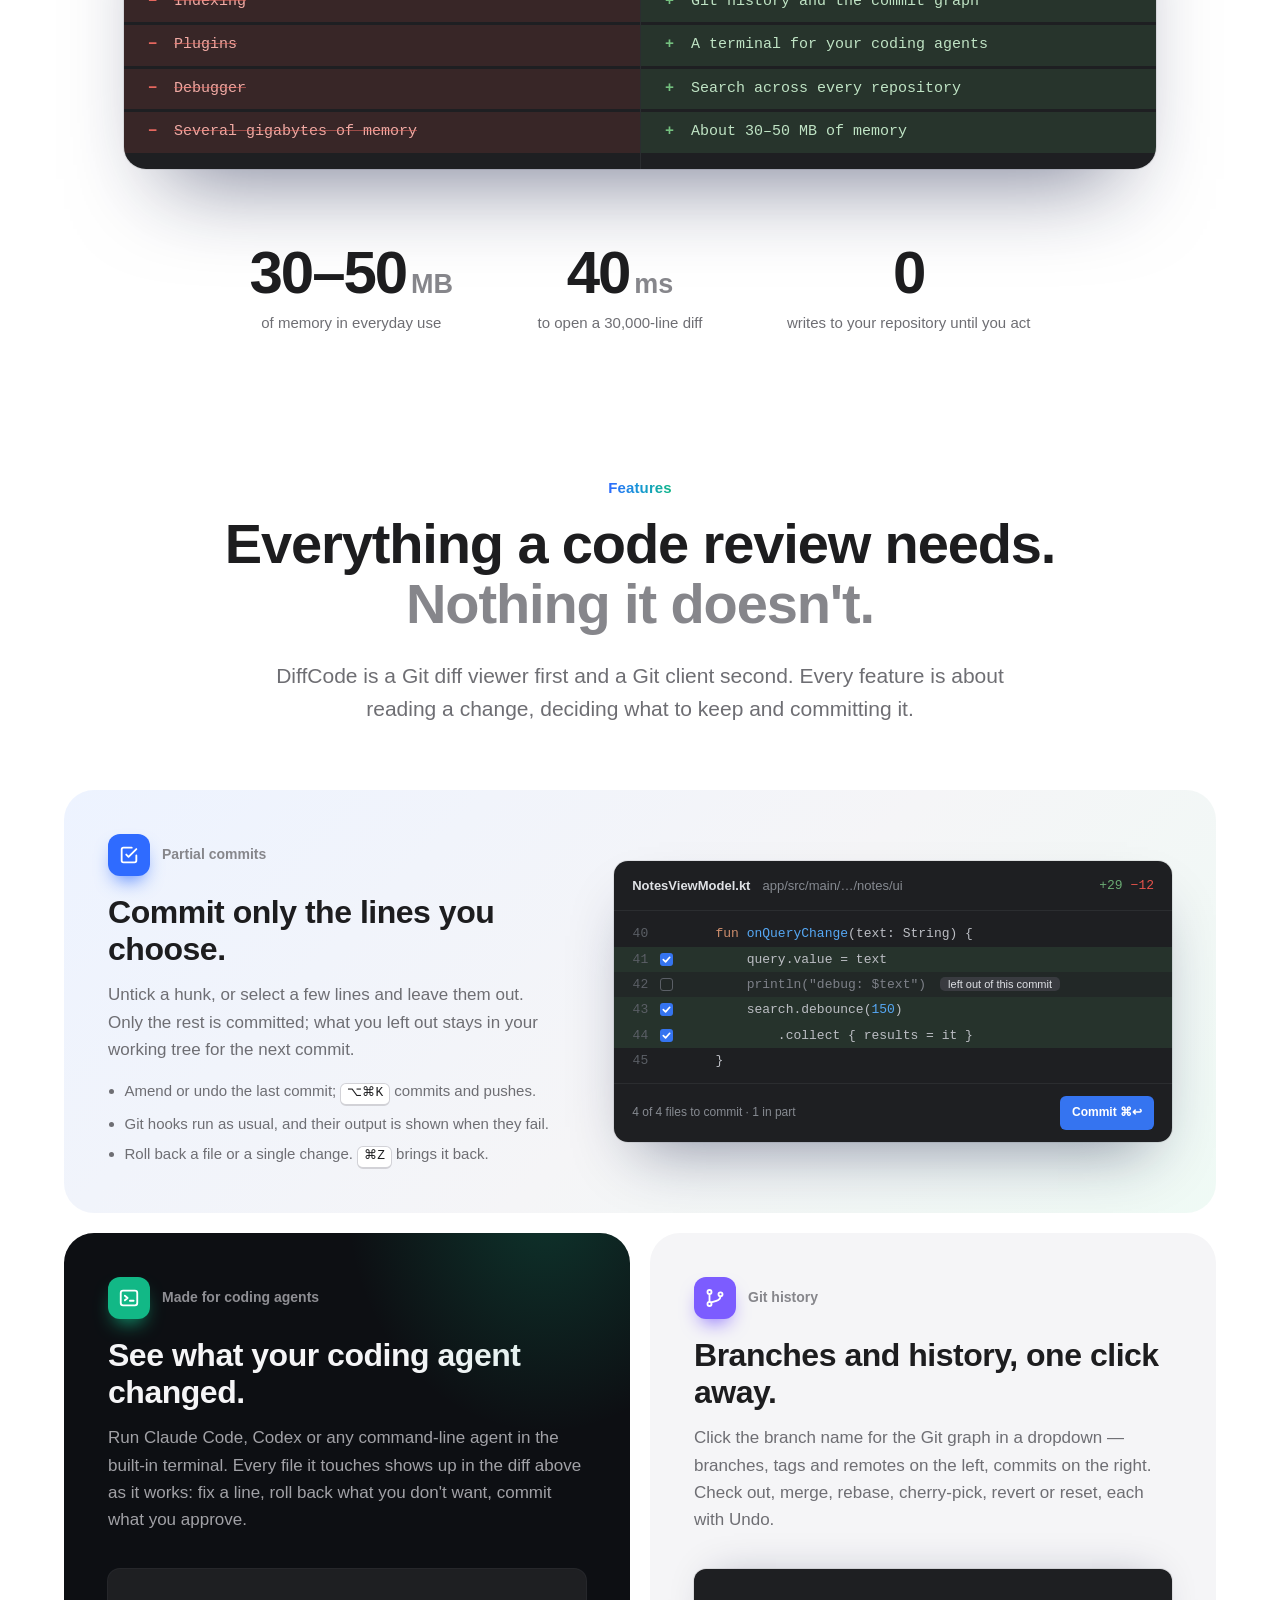
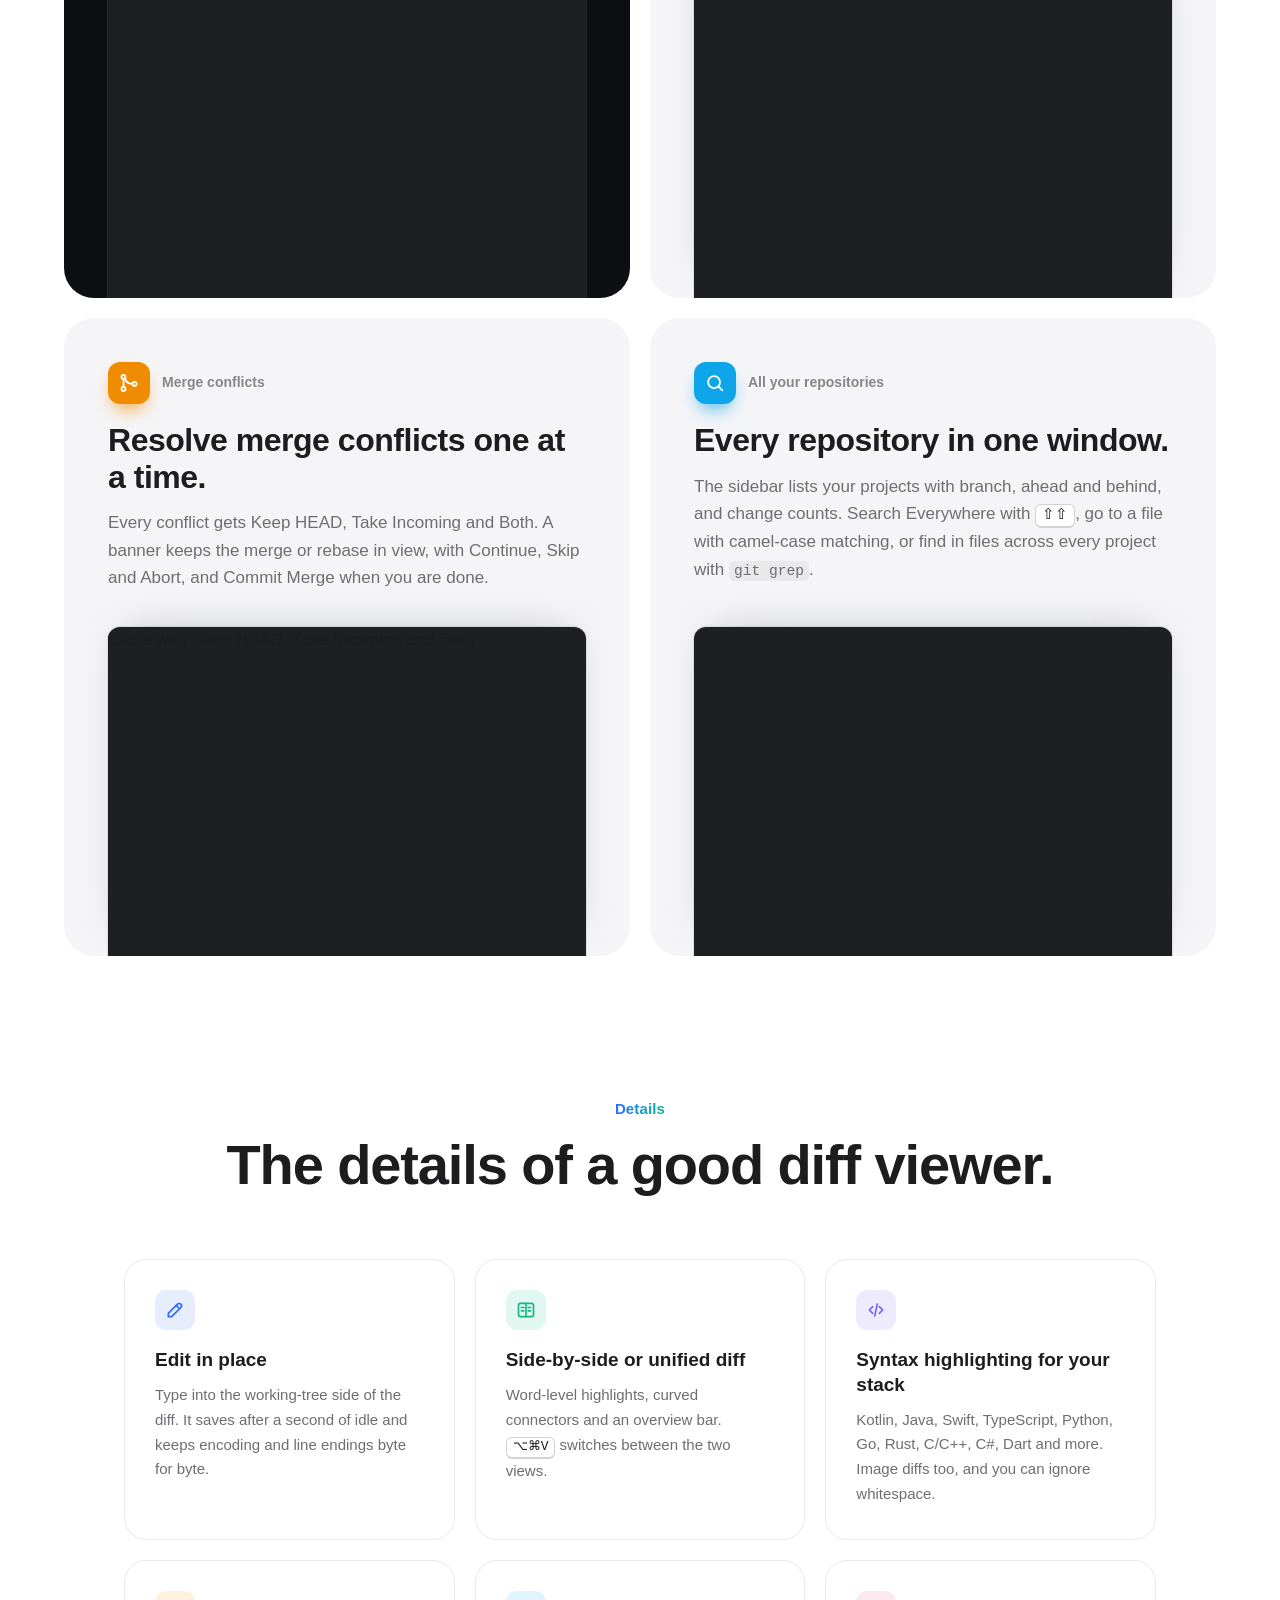
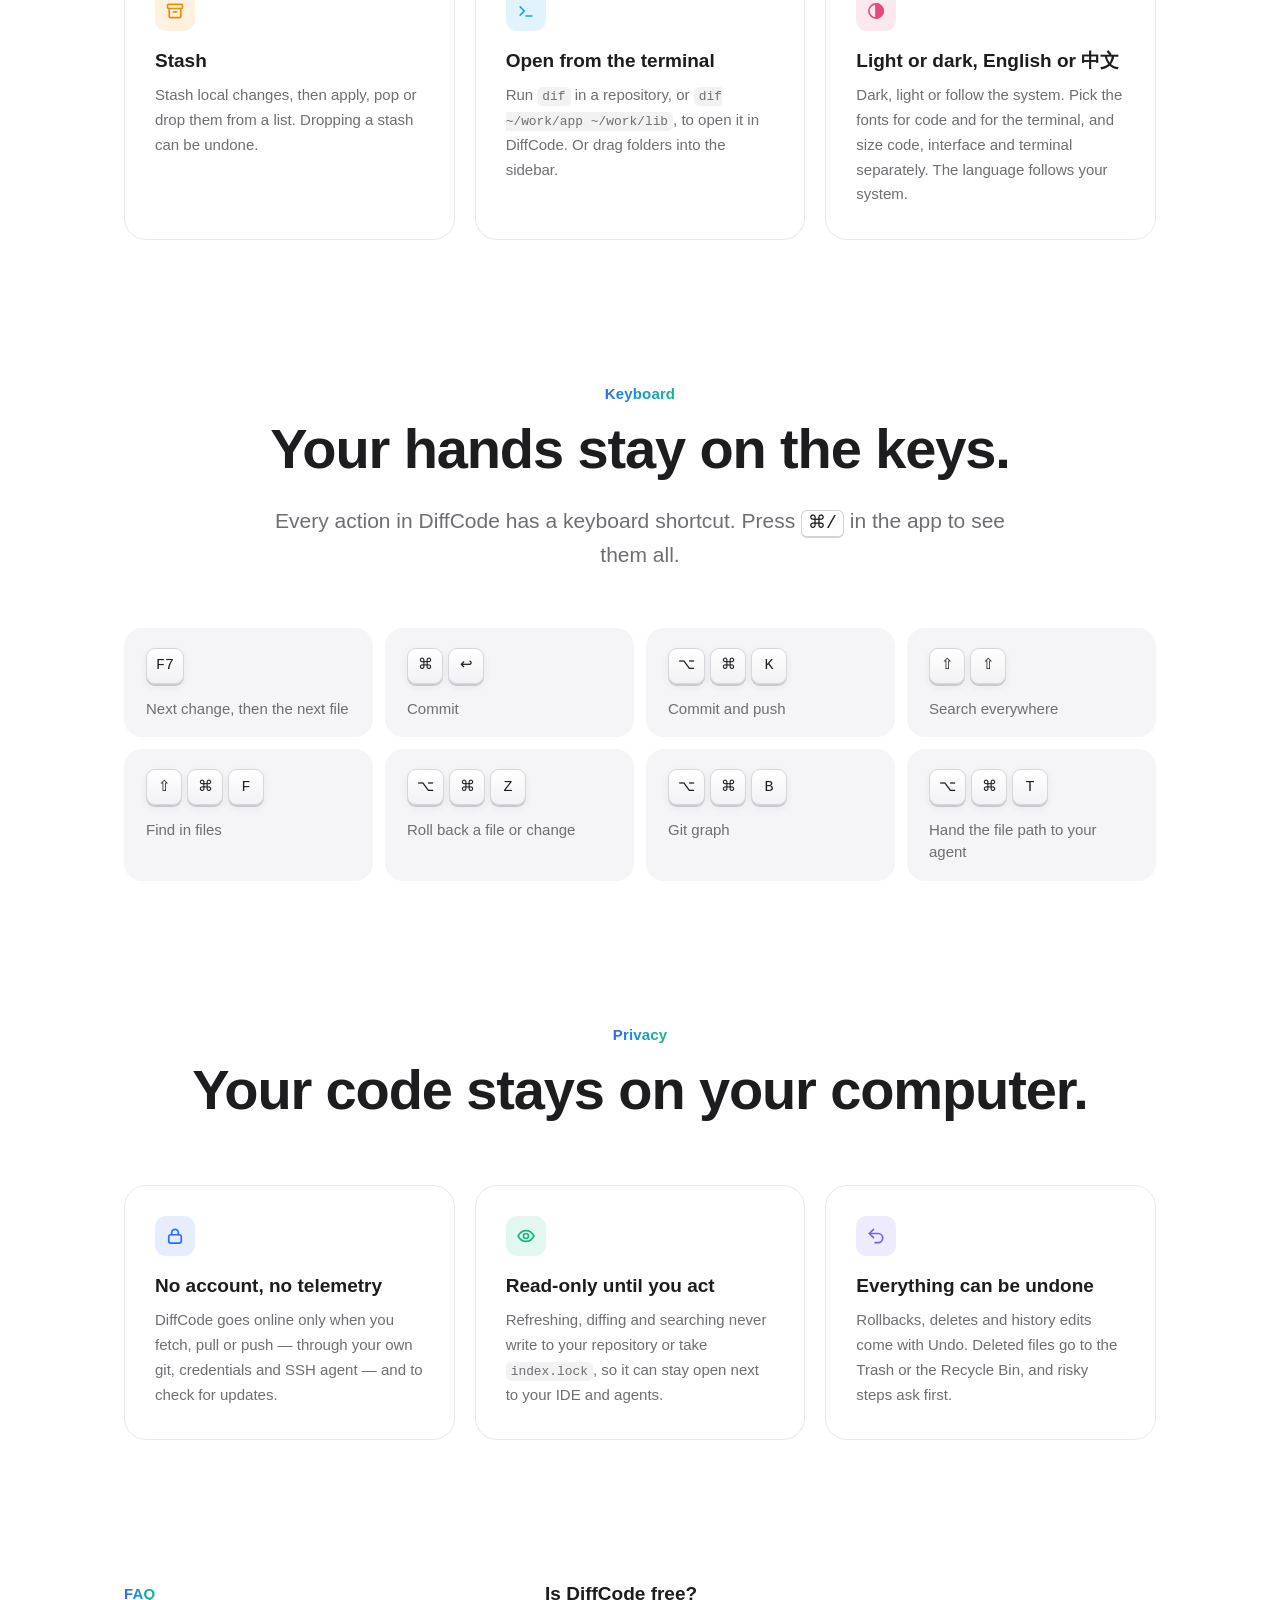
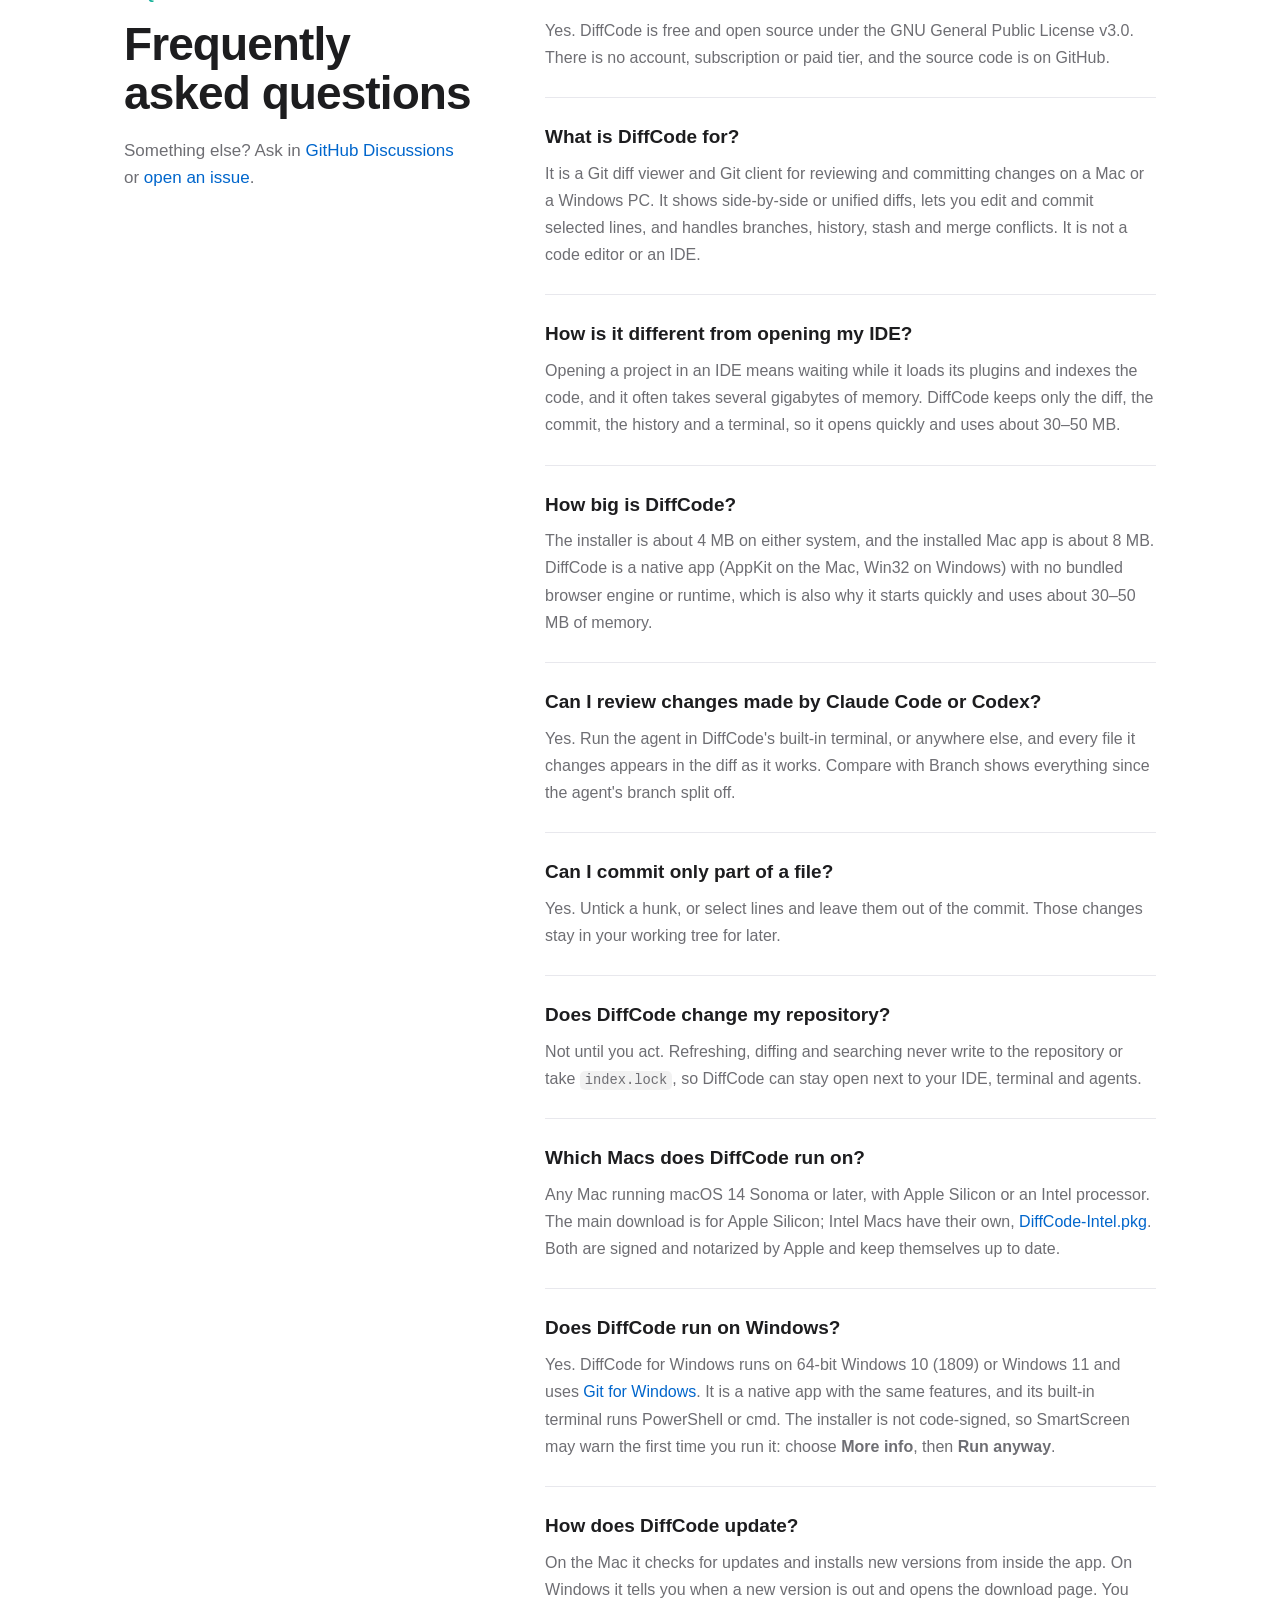
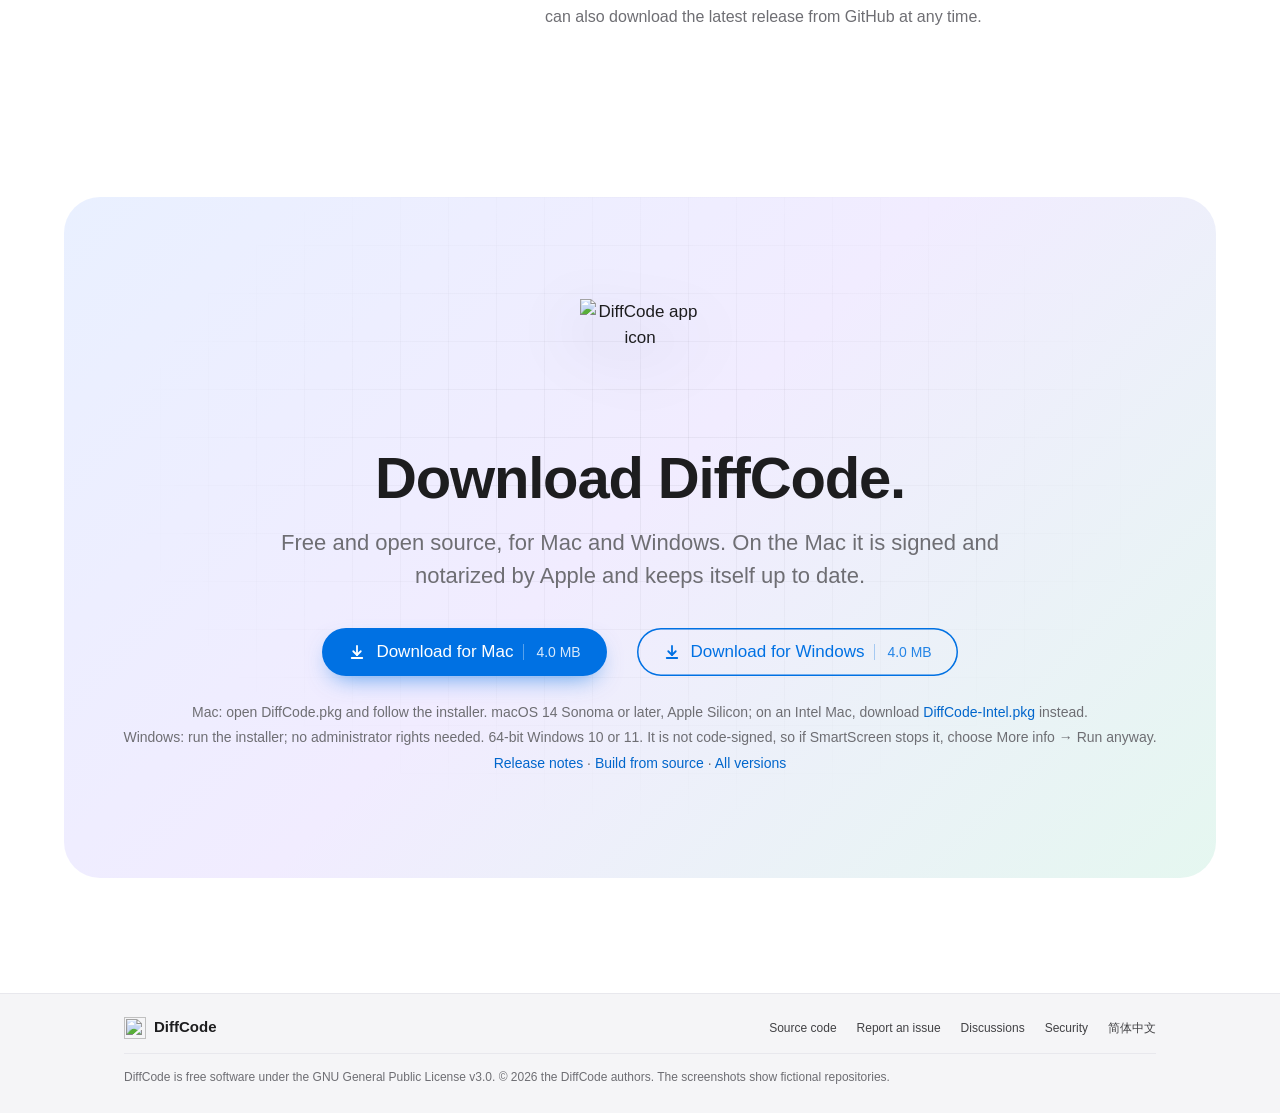
==== commit ce0b2872: "Prepare 0.4.3 (10) Co-Authored-By: Claude Opus 5.5 <noreply@anthropic.com>" ====
--- a/site/index.html
+++ b/site/index.html
@@ -117,7 +117,7 @@
 
 <section class="hero">
   <div class="wrap">
-    <a class="badge" href="https://github.com/ihou/DiffCode/releases/latest"><span class="badge-tag">New</span>What's new in <span data-version>0.4.2</span><span class="badge-arrow" aria-hidden="true">›</span></a>
+    <a class="badge" href="https://github.com/ihou/DiffCode/releases/latest"><span class="badge-tag">New</span>What's new in <span data-version>0.4.3</span><span class="badge-arrow" aria-hidden="true">›</span></a>
     <h1>An IDE-grade Git diff viewer, <span class="grad">without the&nbsp;IDE.</span></h1>
     <p class="lede">DiffCode is a lightweight, native Git client for macOS and Windows. Review every change side by side — yours, your teammates' or your coding agent's — and commit exactly the lines you mean, in about <strong>30–50 MB</strong> of memory.</p>
     <div class="cta">
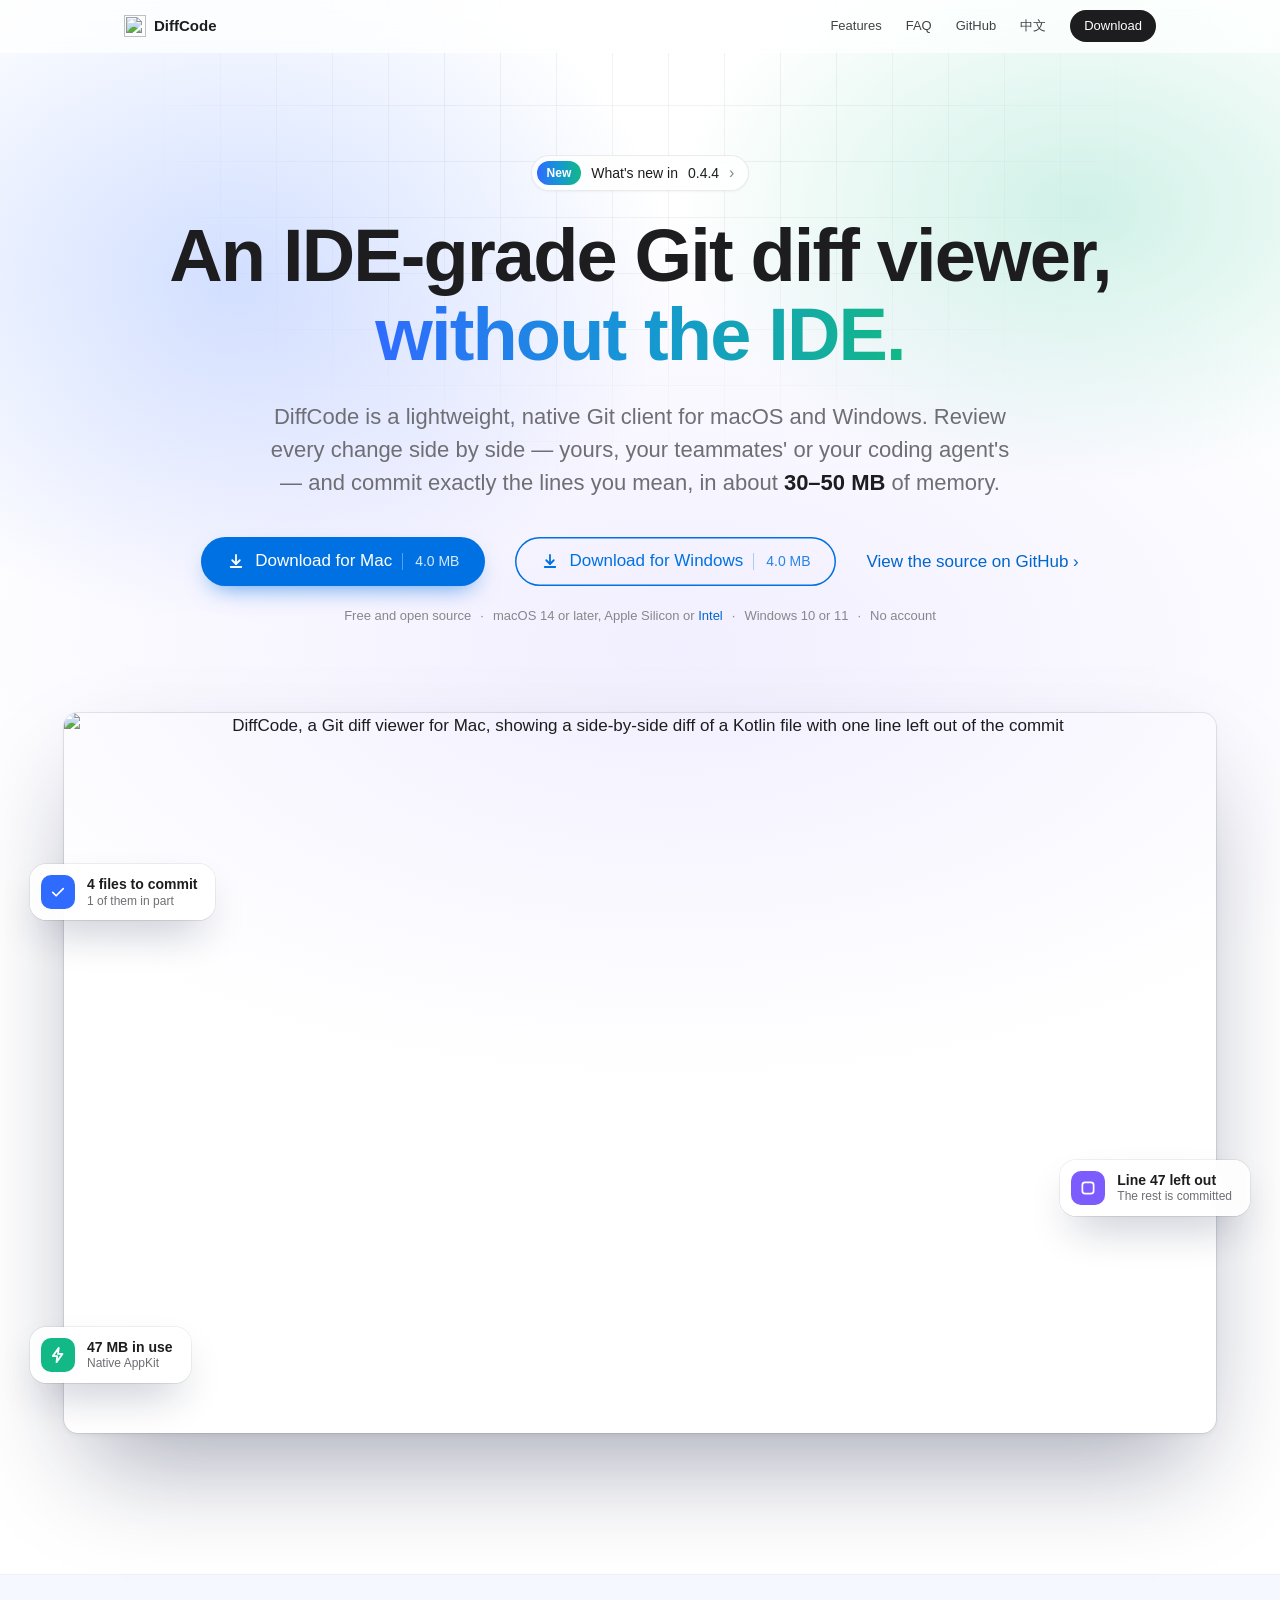
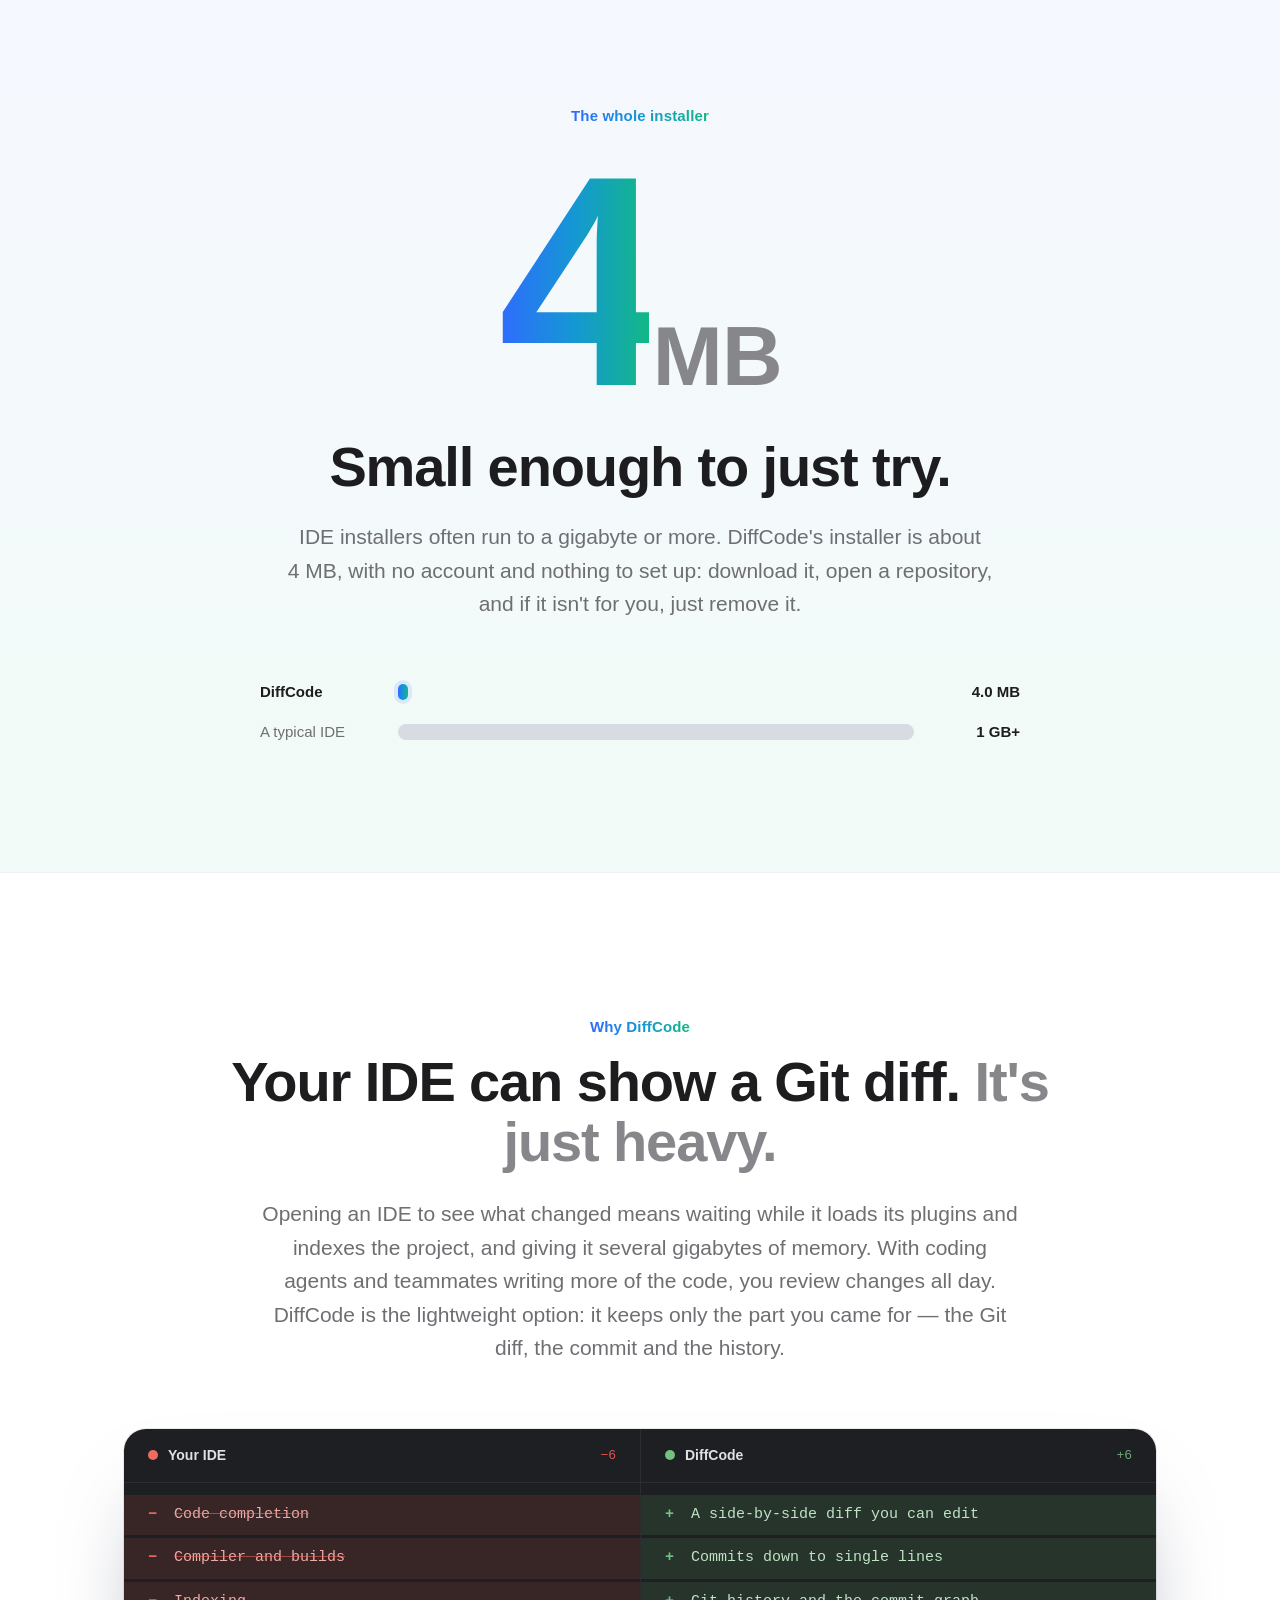
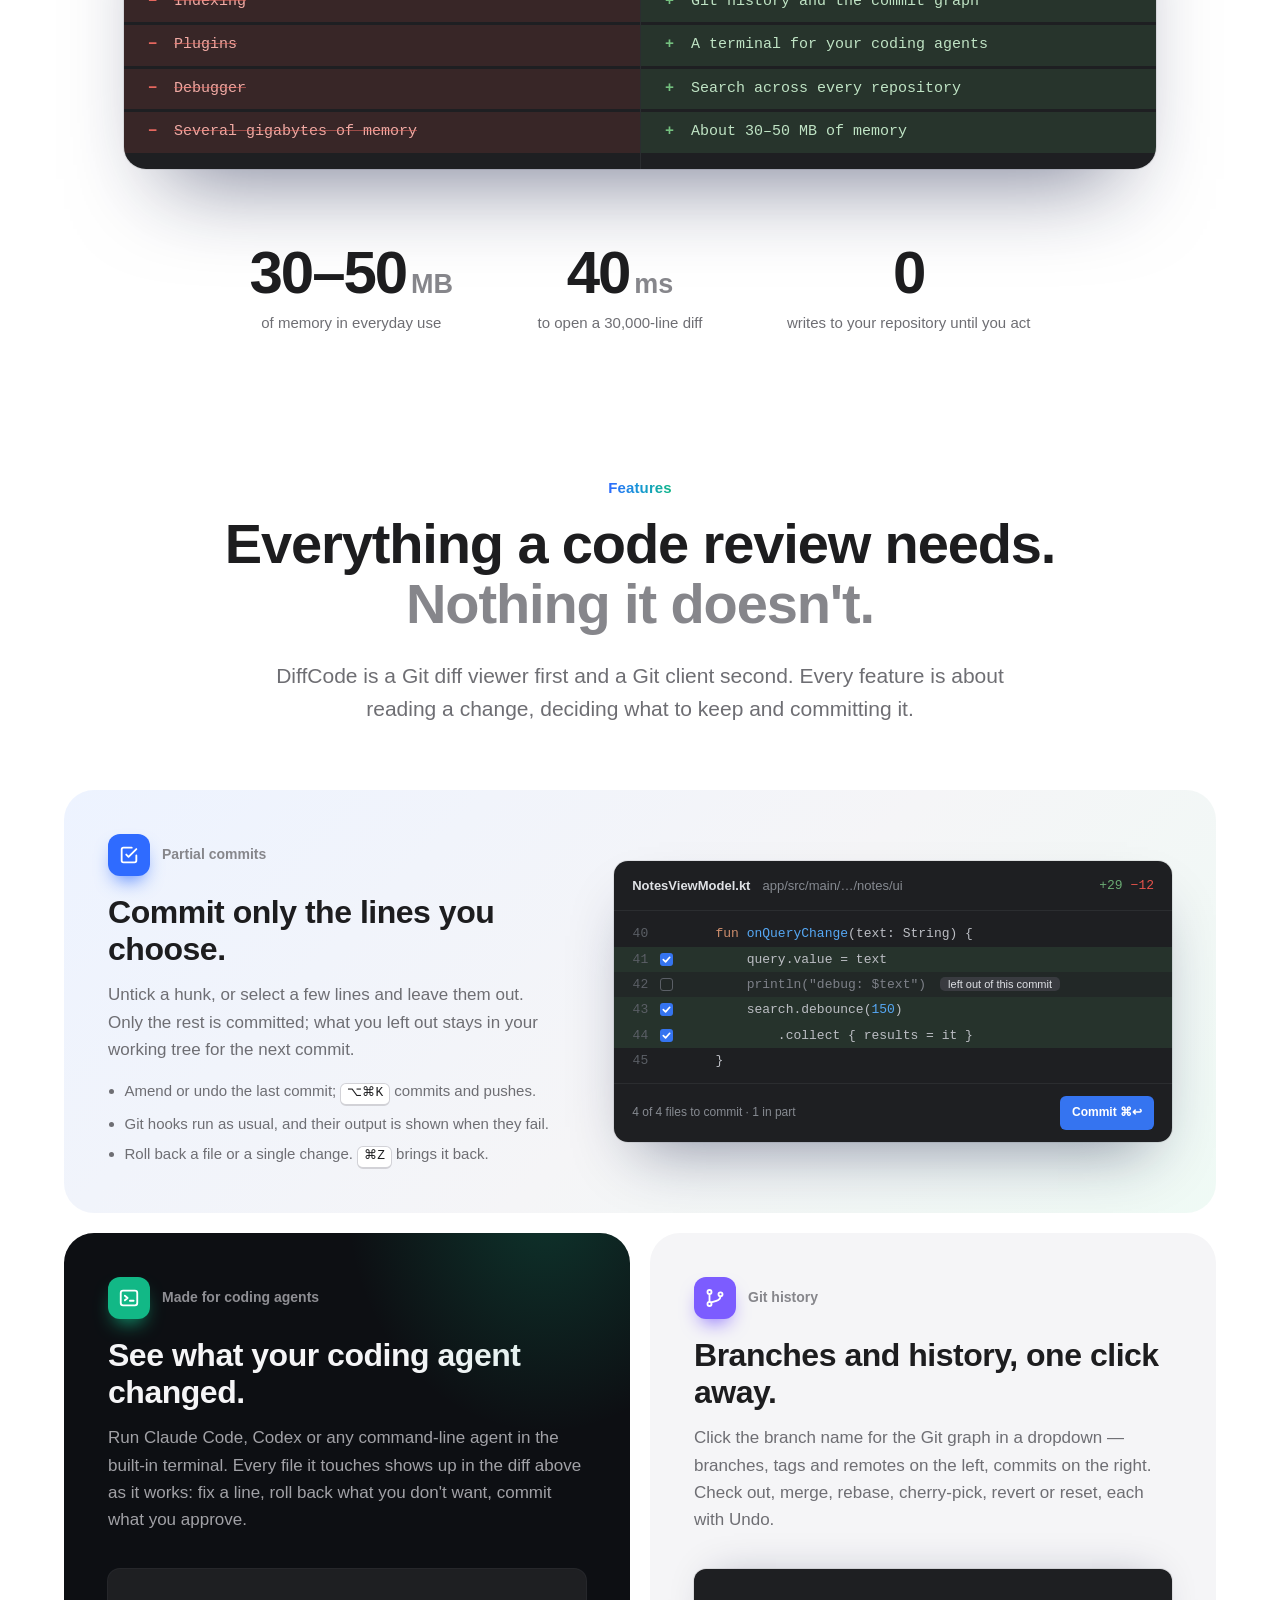
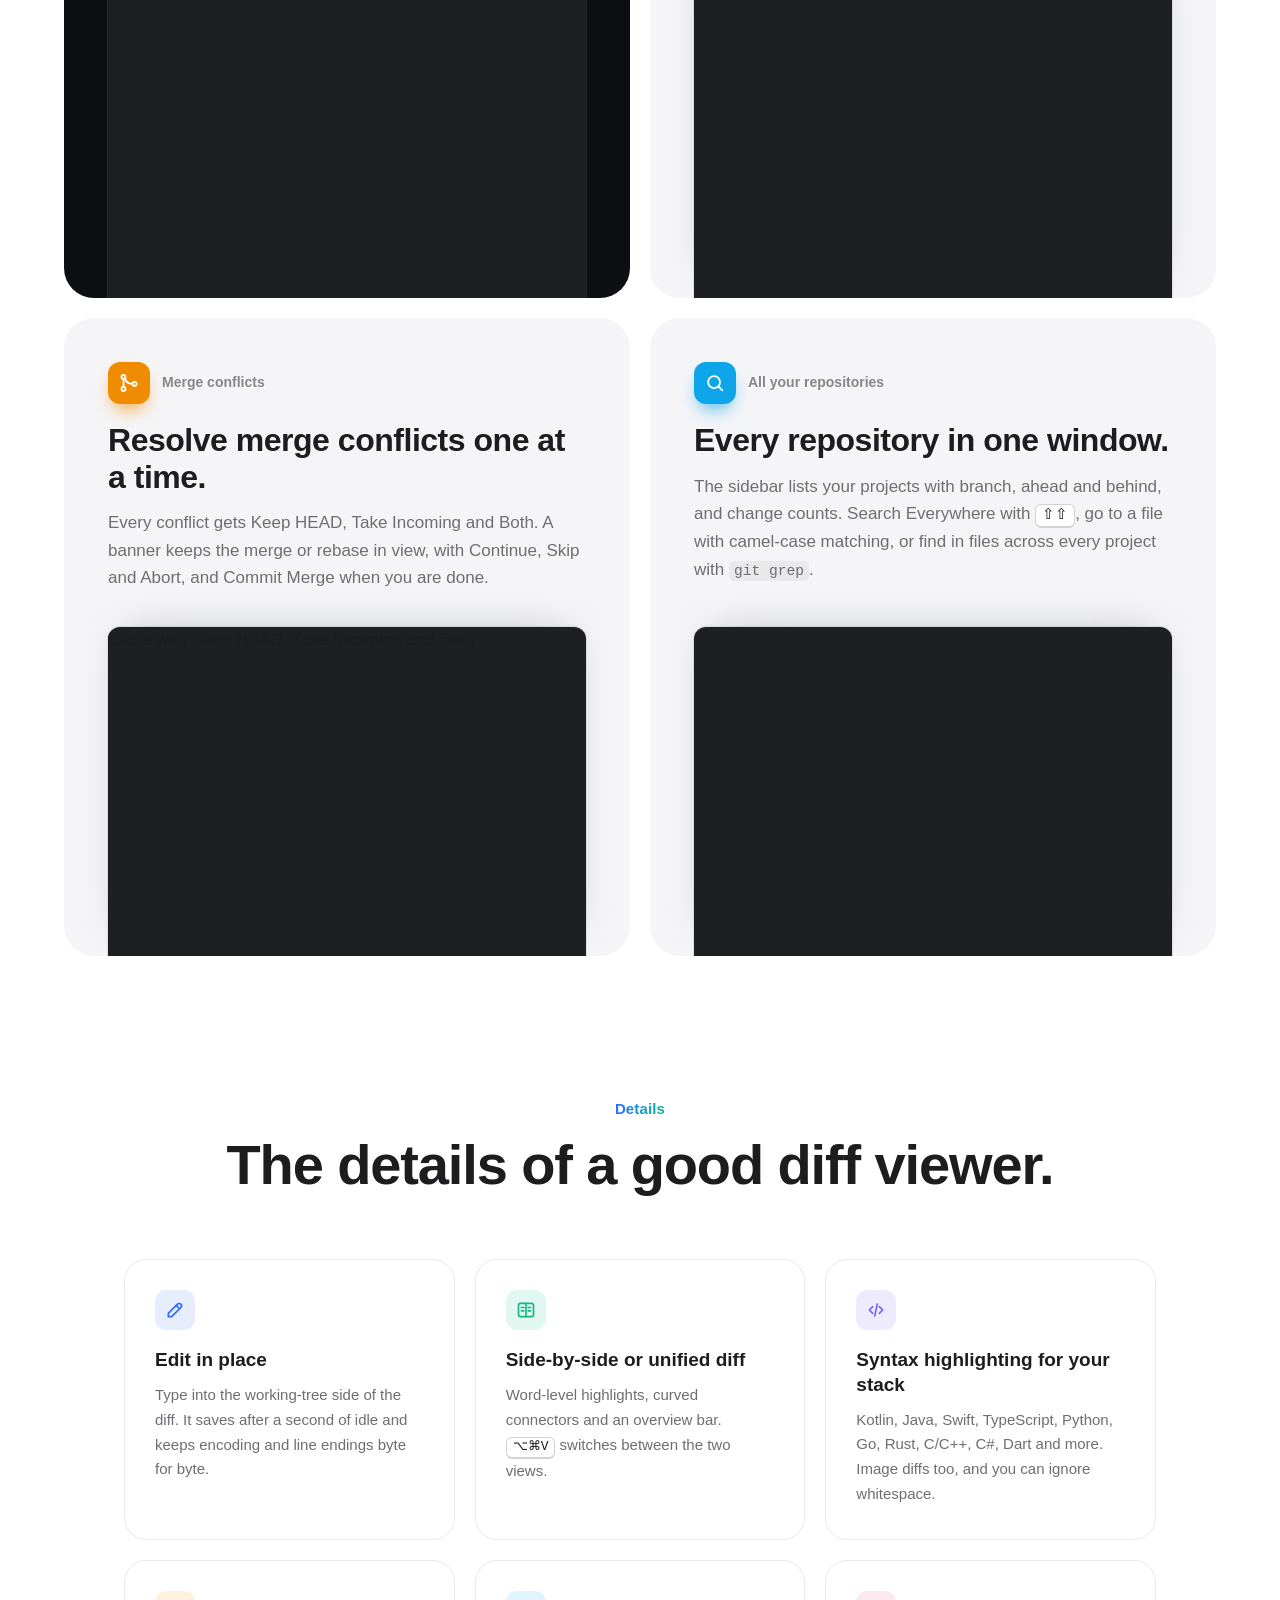
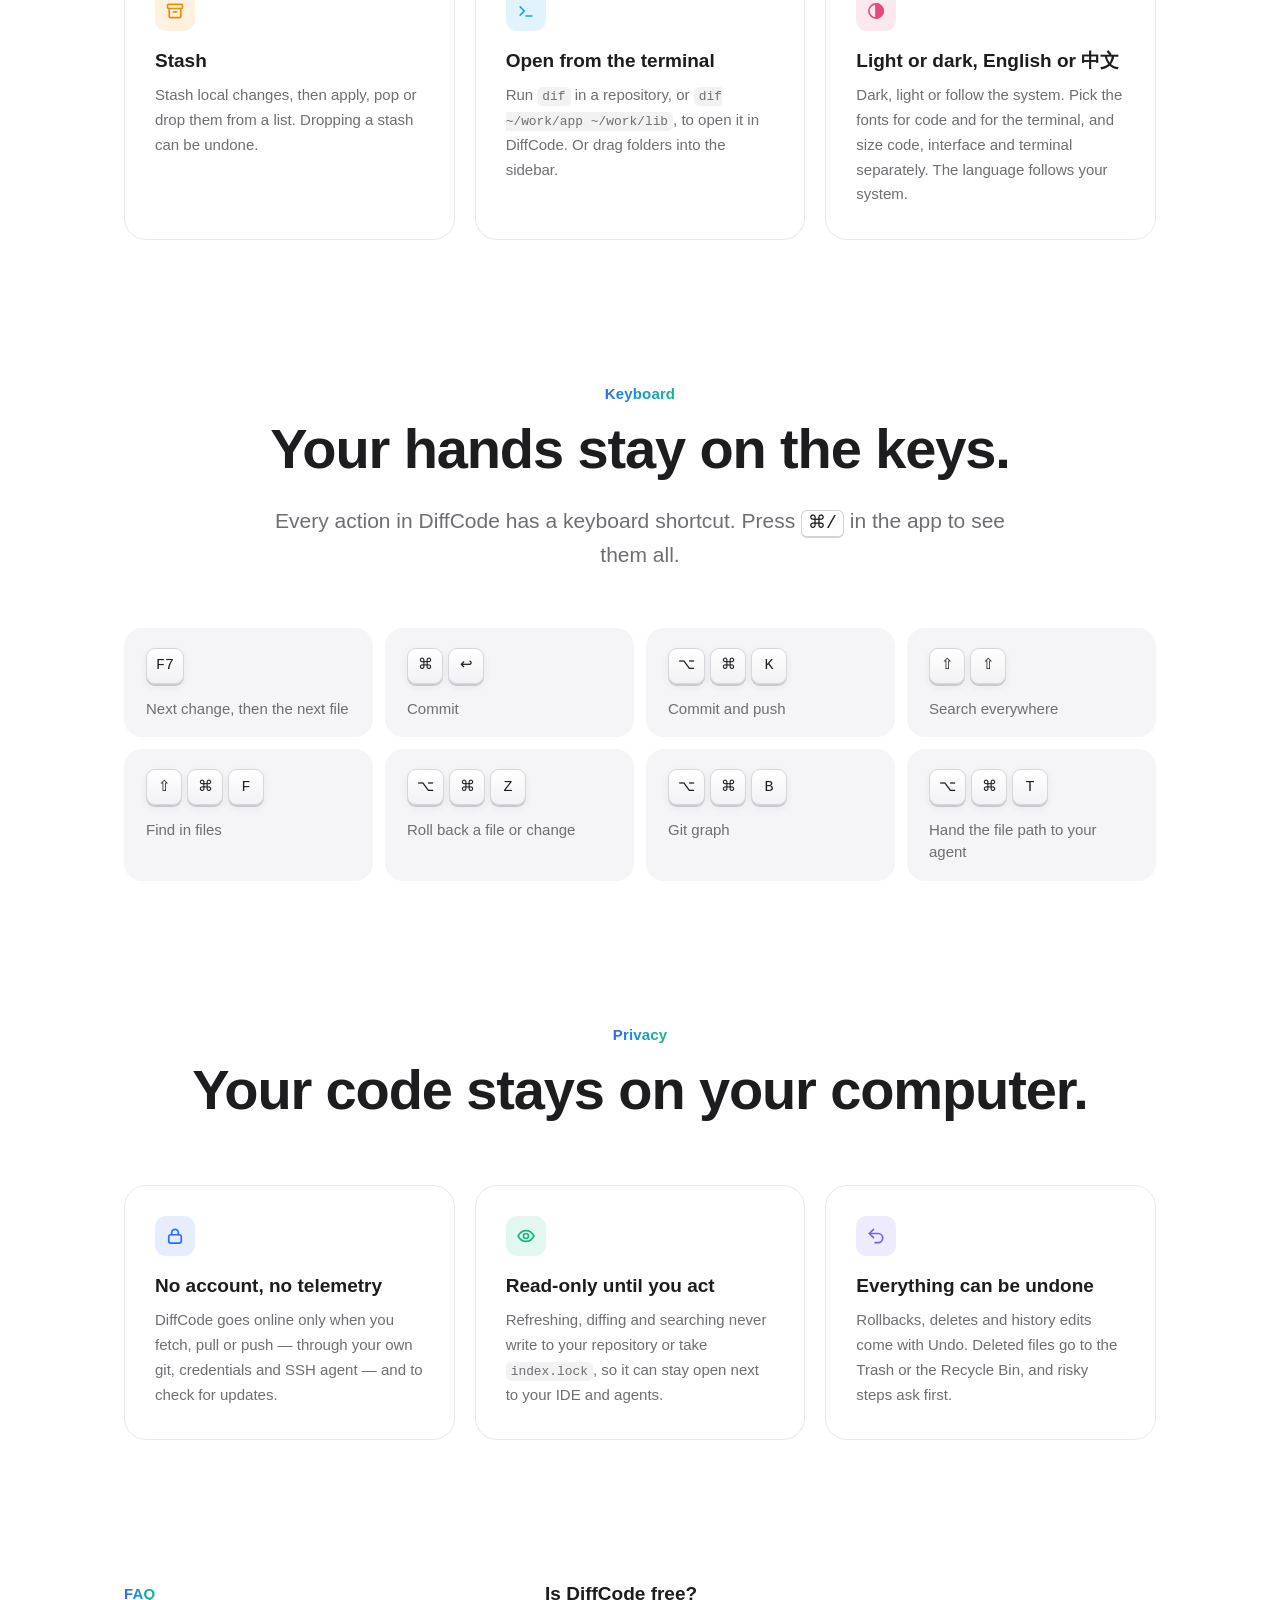
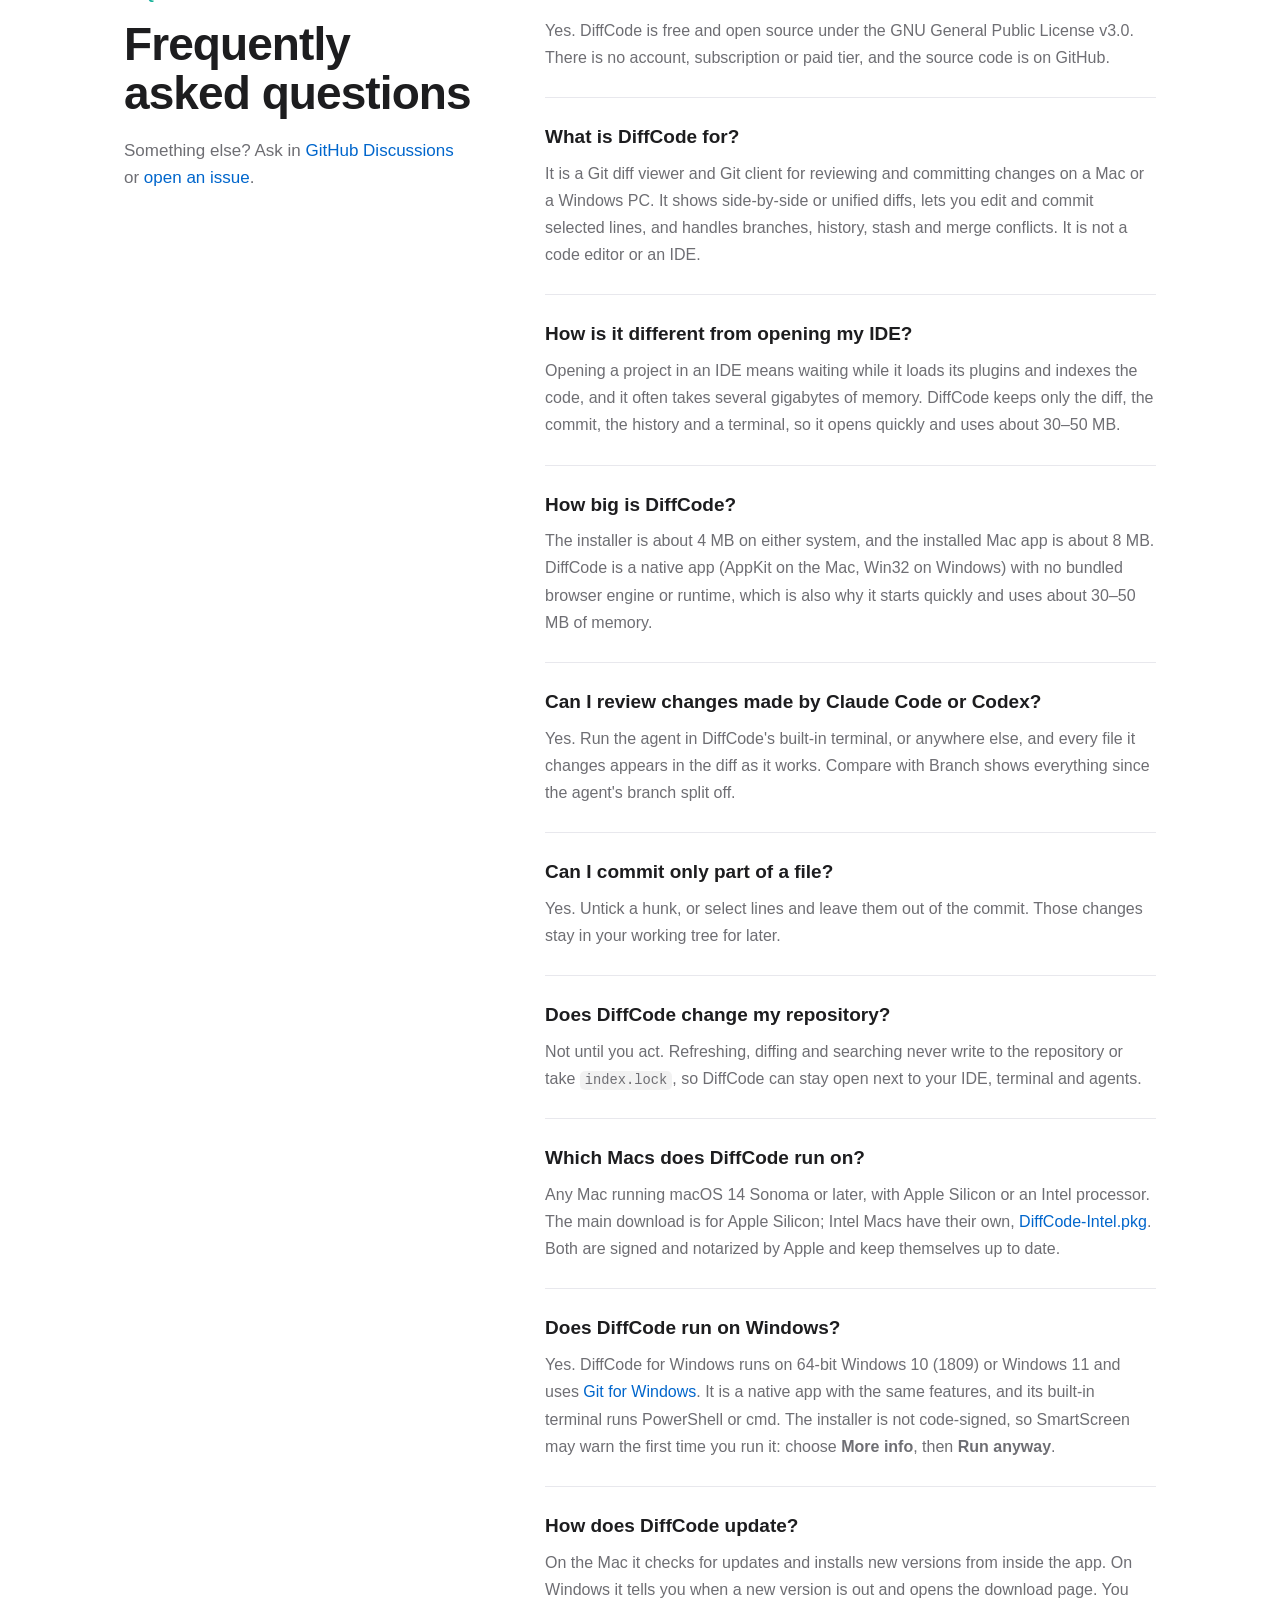
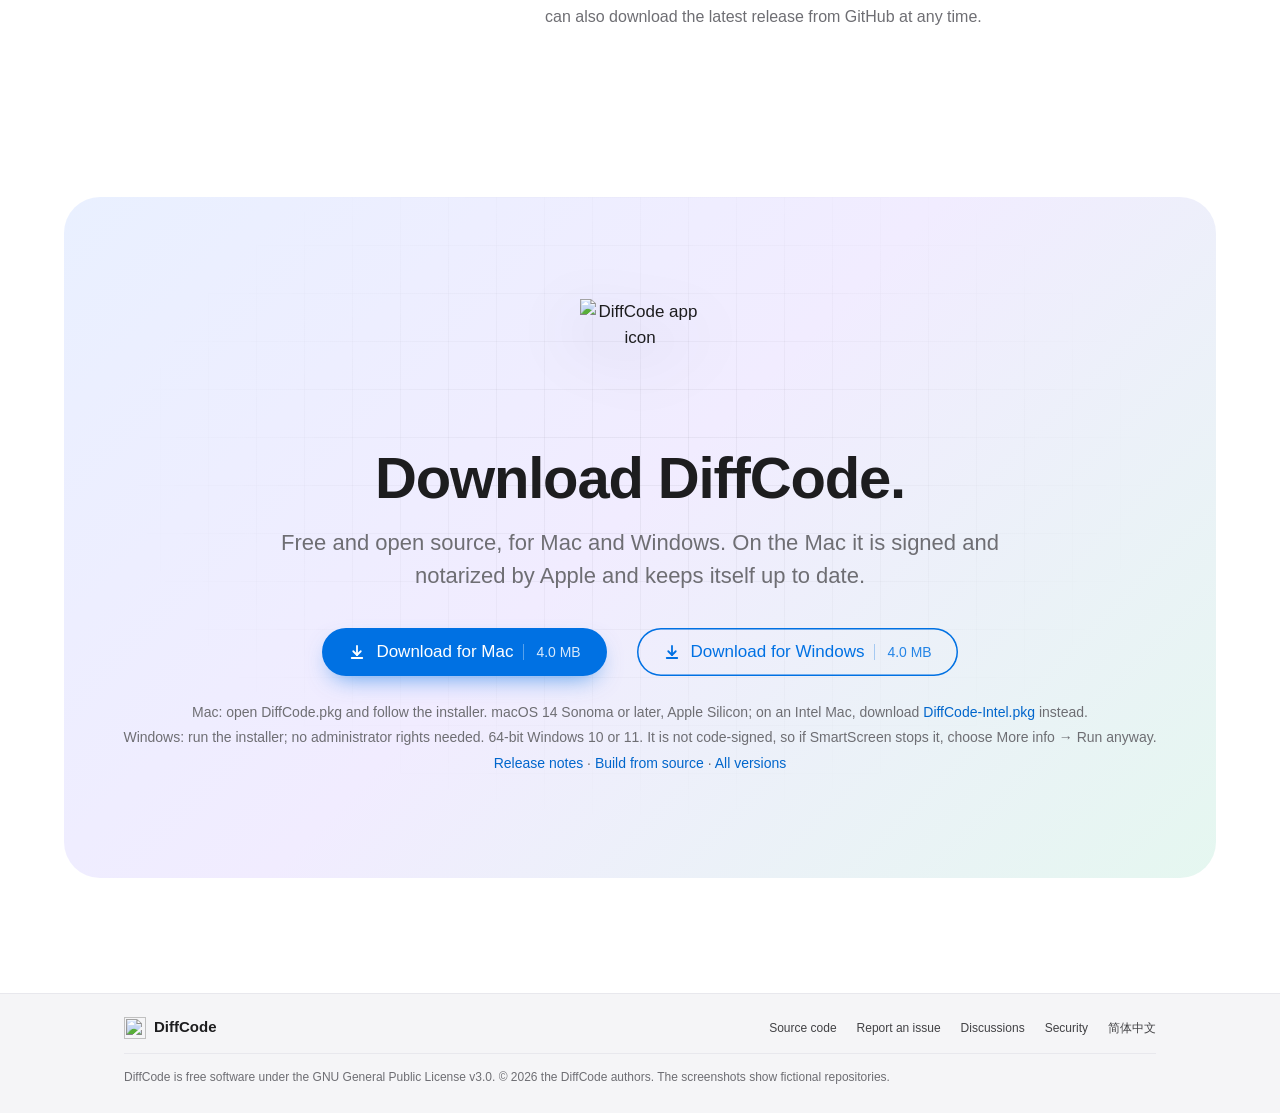
==== commit 61b9e072: "Prepare 0.4.4 (11) Co-Authored-By: Claude Opus 5.5 <noreply@anthropic.com>" ====
--- a/site/index.html
+++ b/site/index.html
@@ -117,7 +117,7 @@
 
 <section class="hero">
   <div class="wrap">
-    <a class="badge" href="https://github.com/ihou/DiffCode/releases/latest"><span class="badge-tag">New</span>What's new in <span data-version>0.4.3</span><span class="badge-arrow" aria-hidden="true">›</span></a>
+    <a class="badge" href="https://github.com/ihou/DiffCode/releases/latest"><span class="badge-tag">New</span>What's new in <span data-version>0.4.4</span><span class="badge-arrow" aria-hidden="true">›</span></a>
     <h1>An IDE-grade Git diff viewer, <span class="grad">without the&nbsp;IDE.</span></h1>
     <p class="lede">DiffCode is a lightweight, native Git client for macOS and Windows. Review every change side by side — yours, your teammates' or your coding agent's — and commit exactly the lines you mean, in about <strong>30–50 MB</strong> of memory.</p>
     <div class="cta">
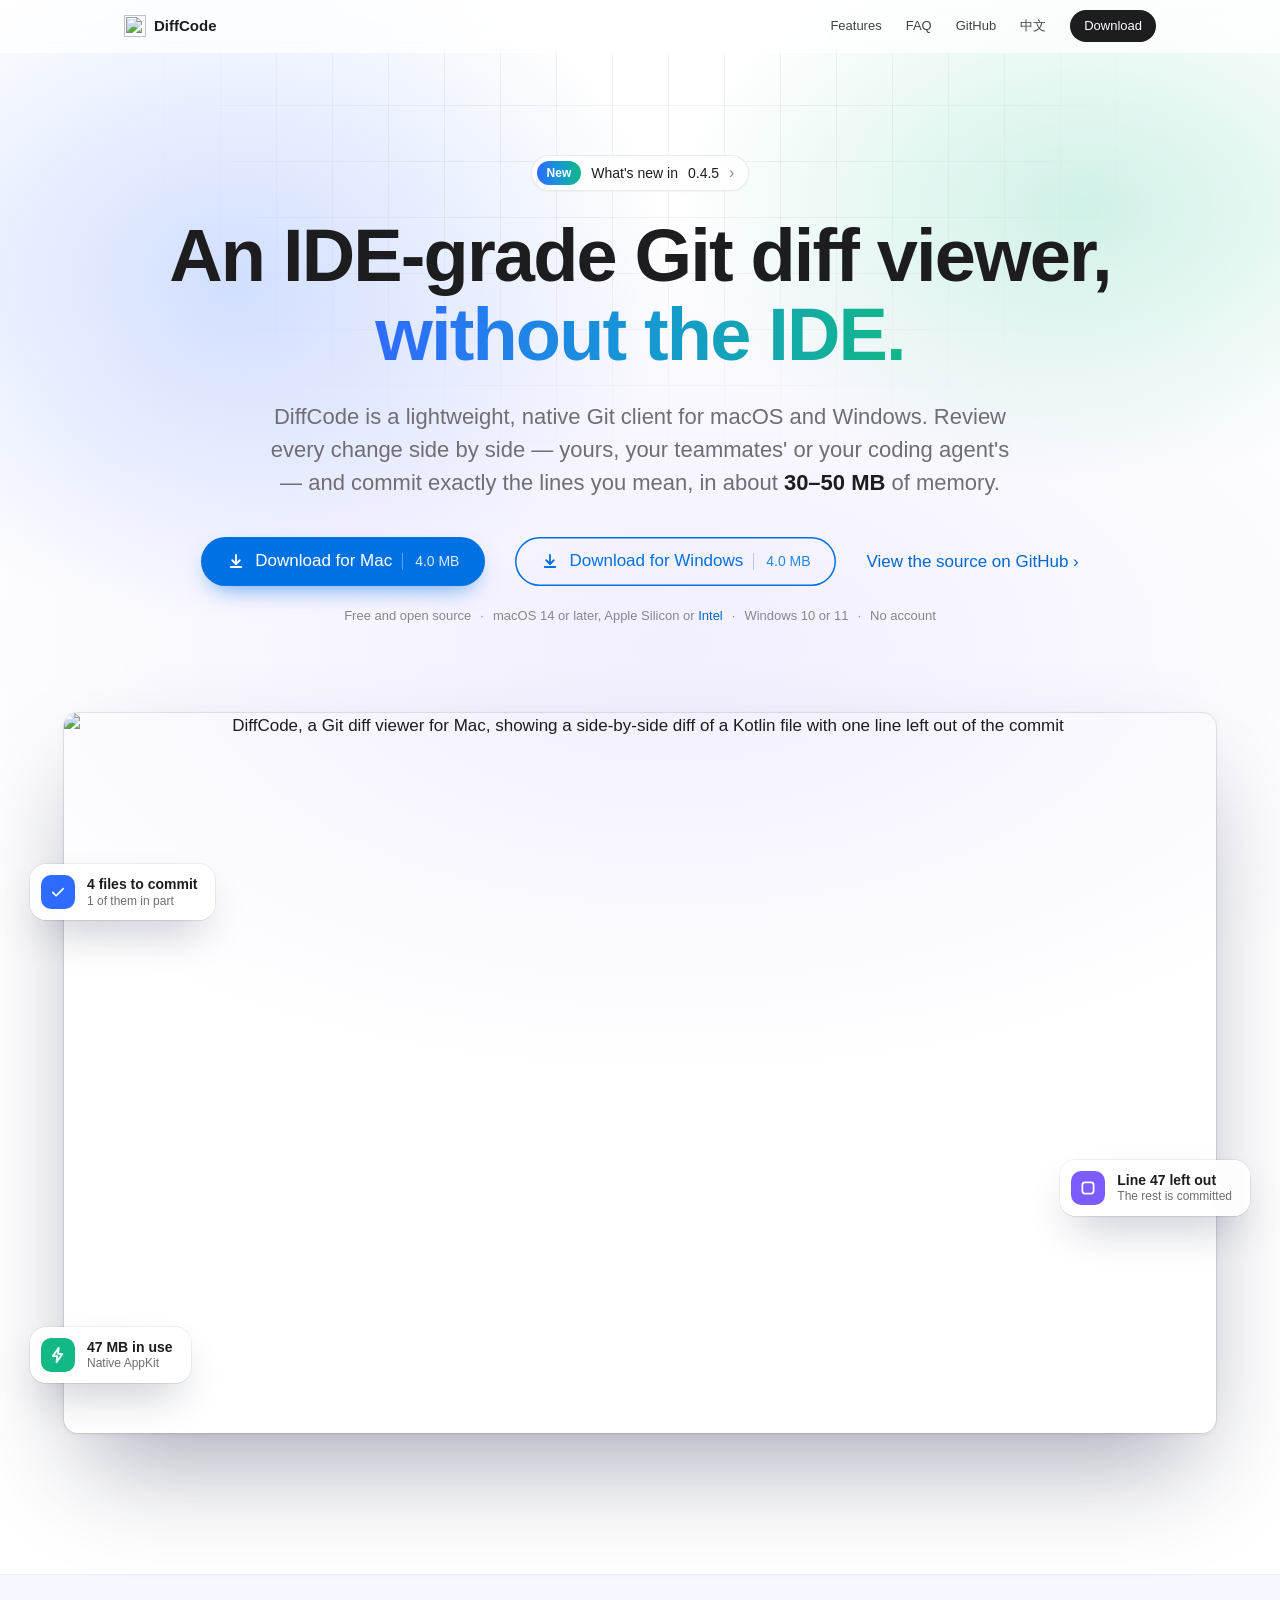
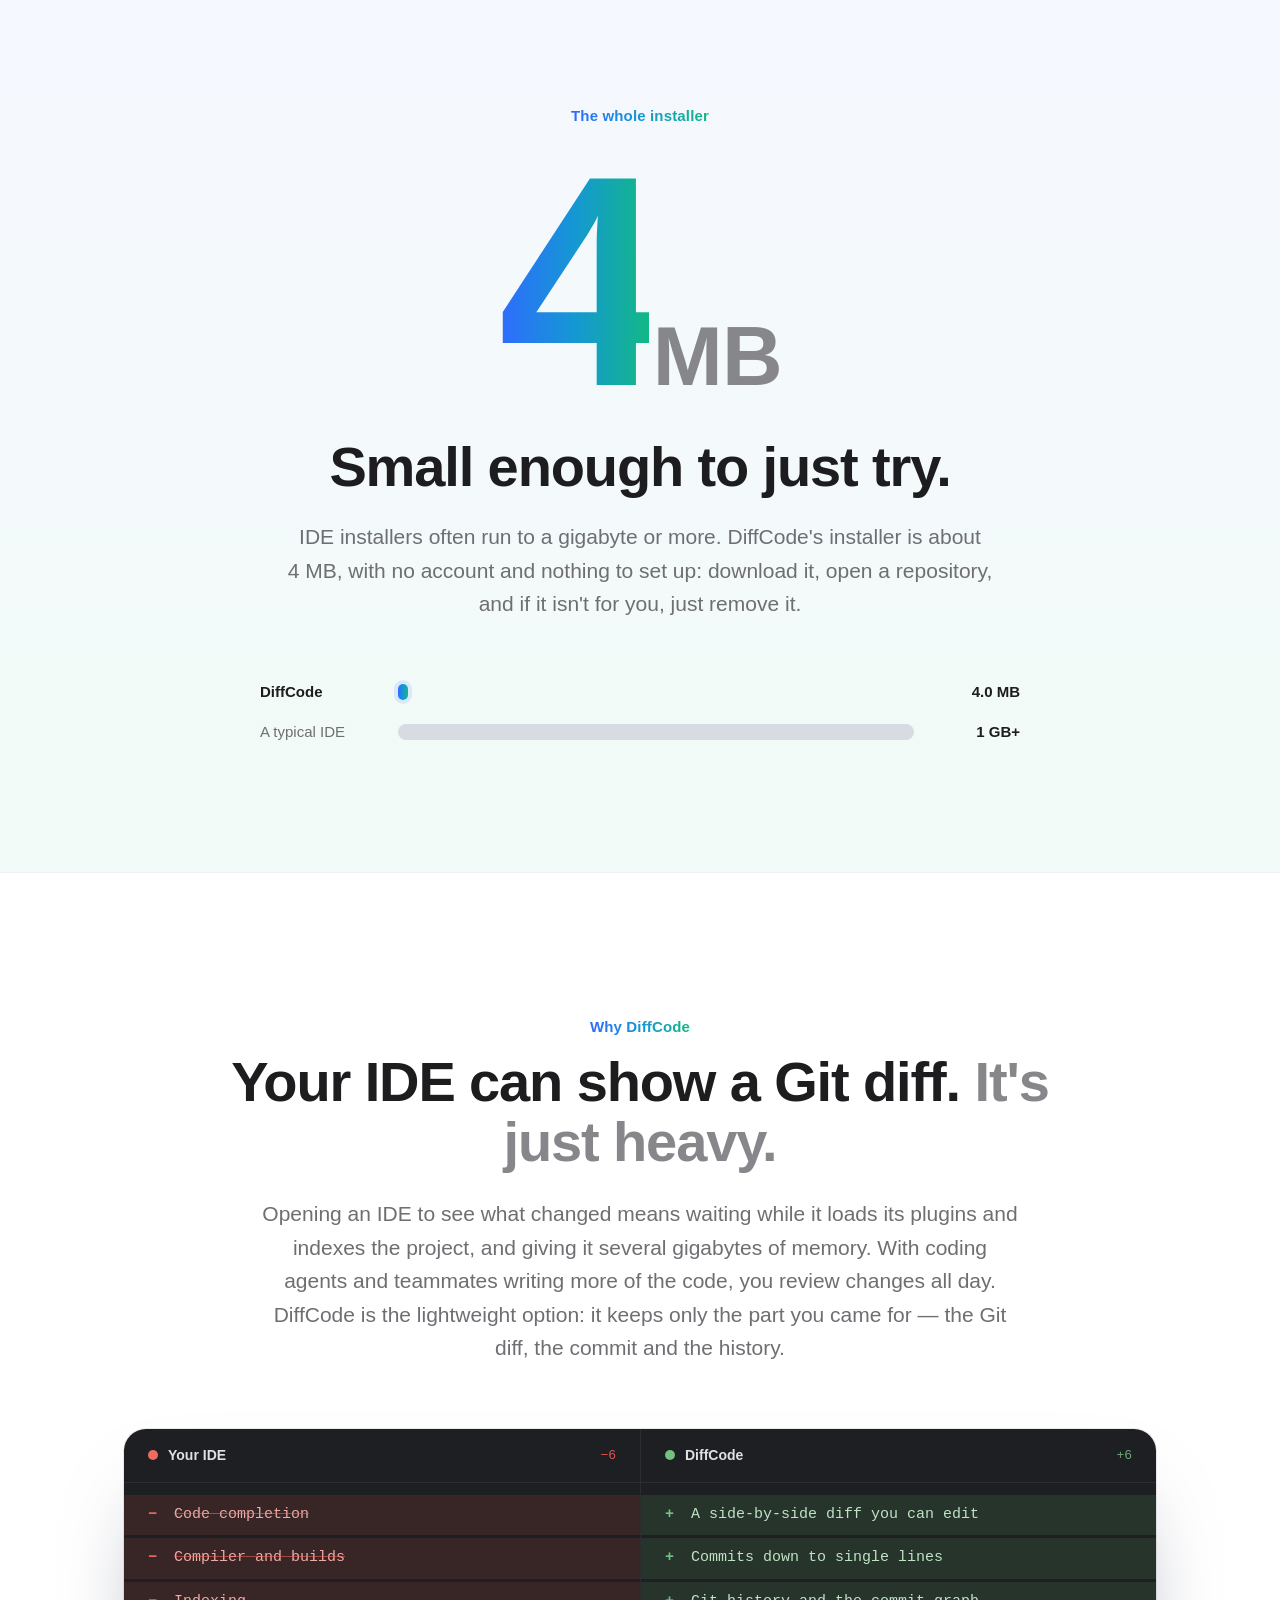
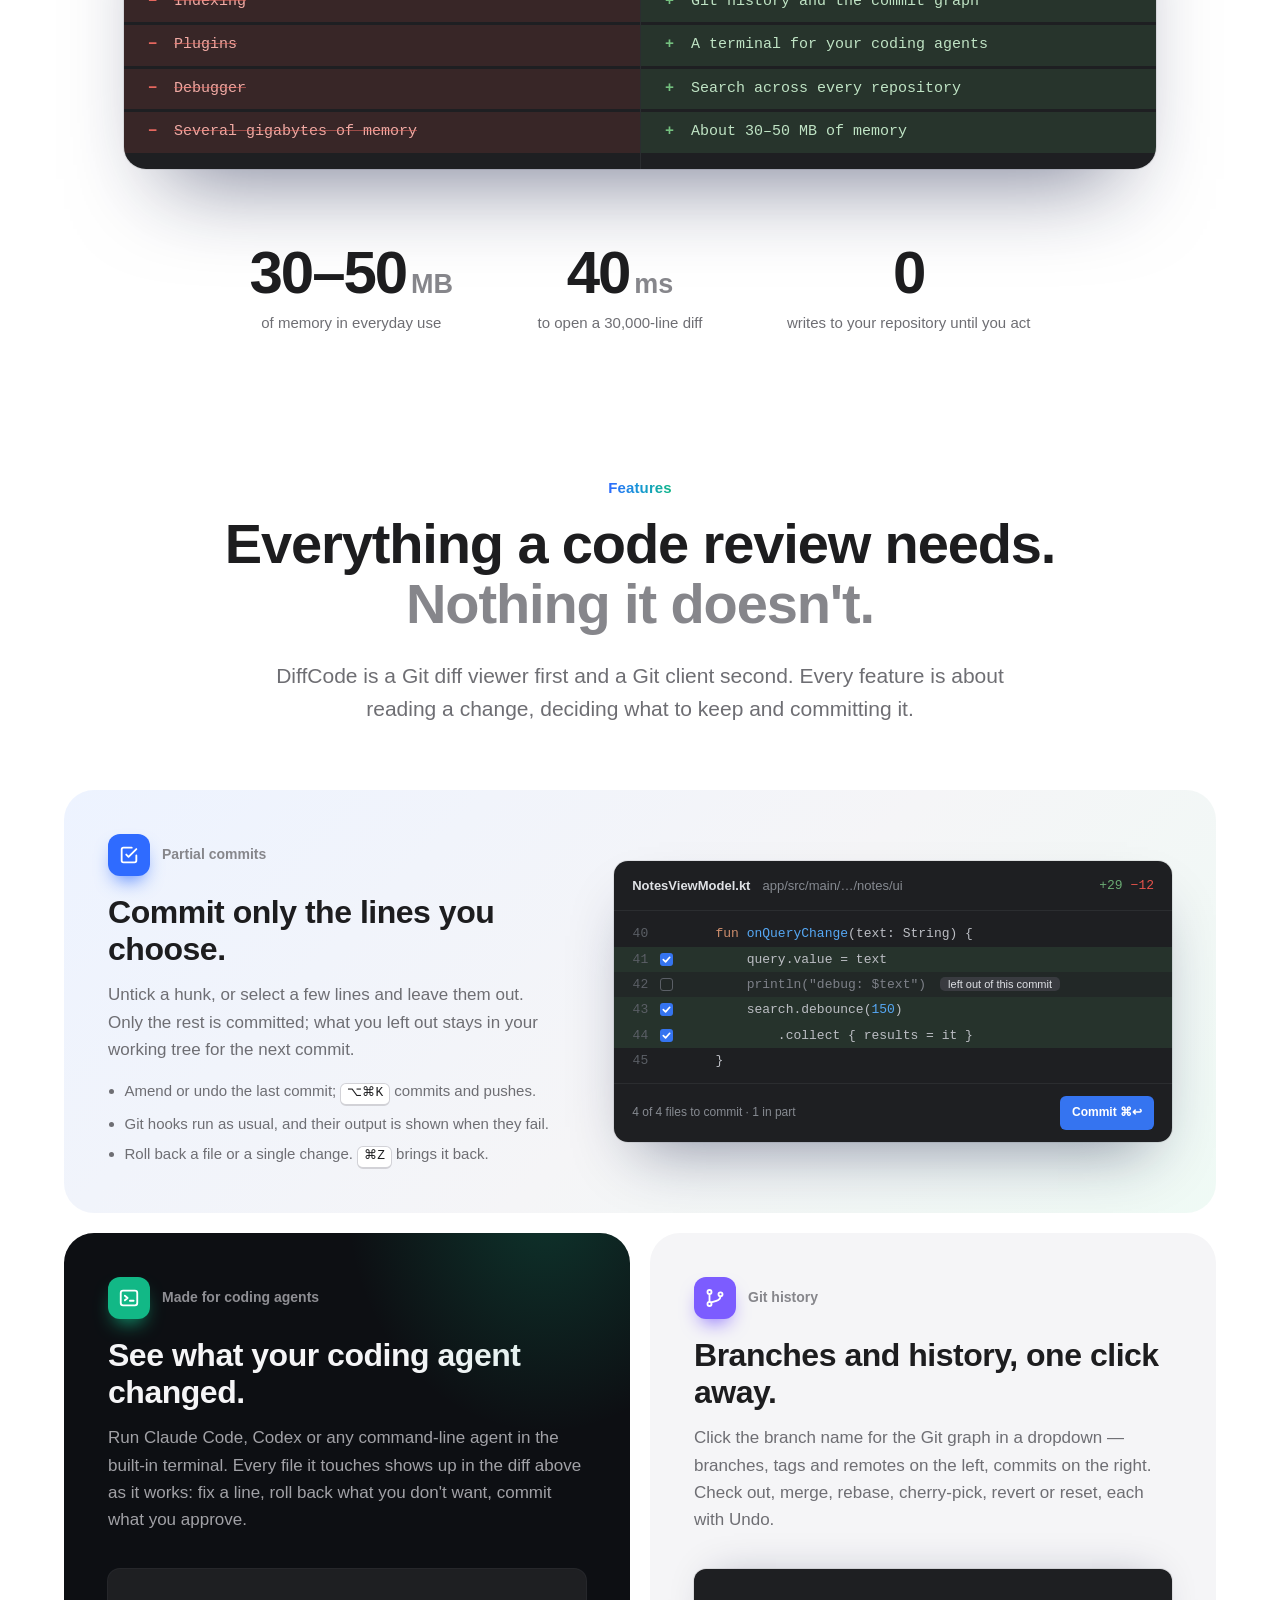
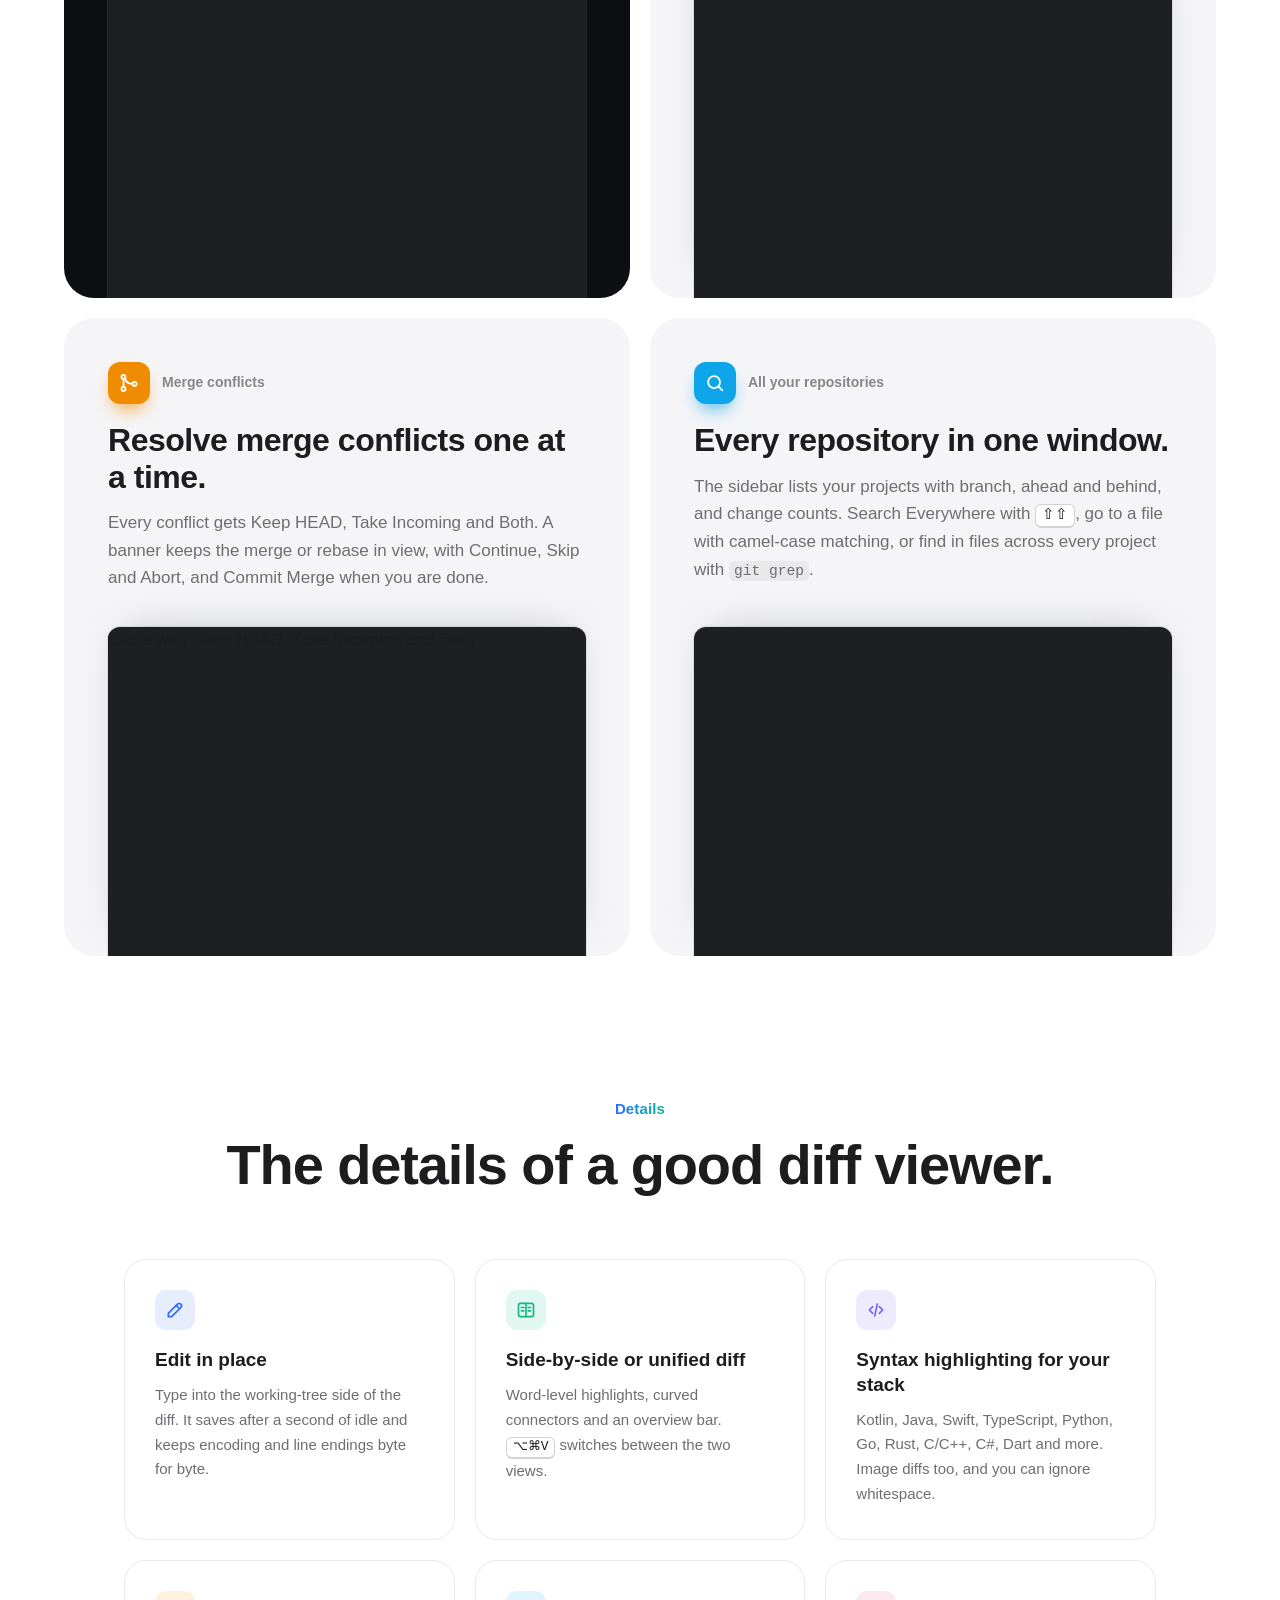
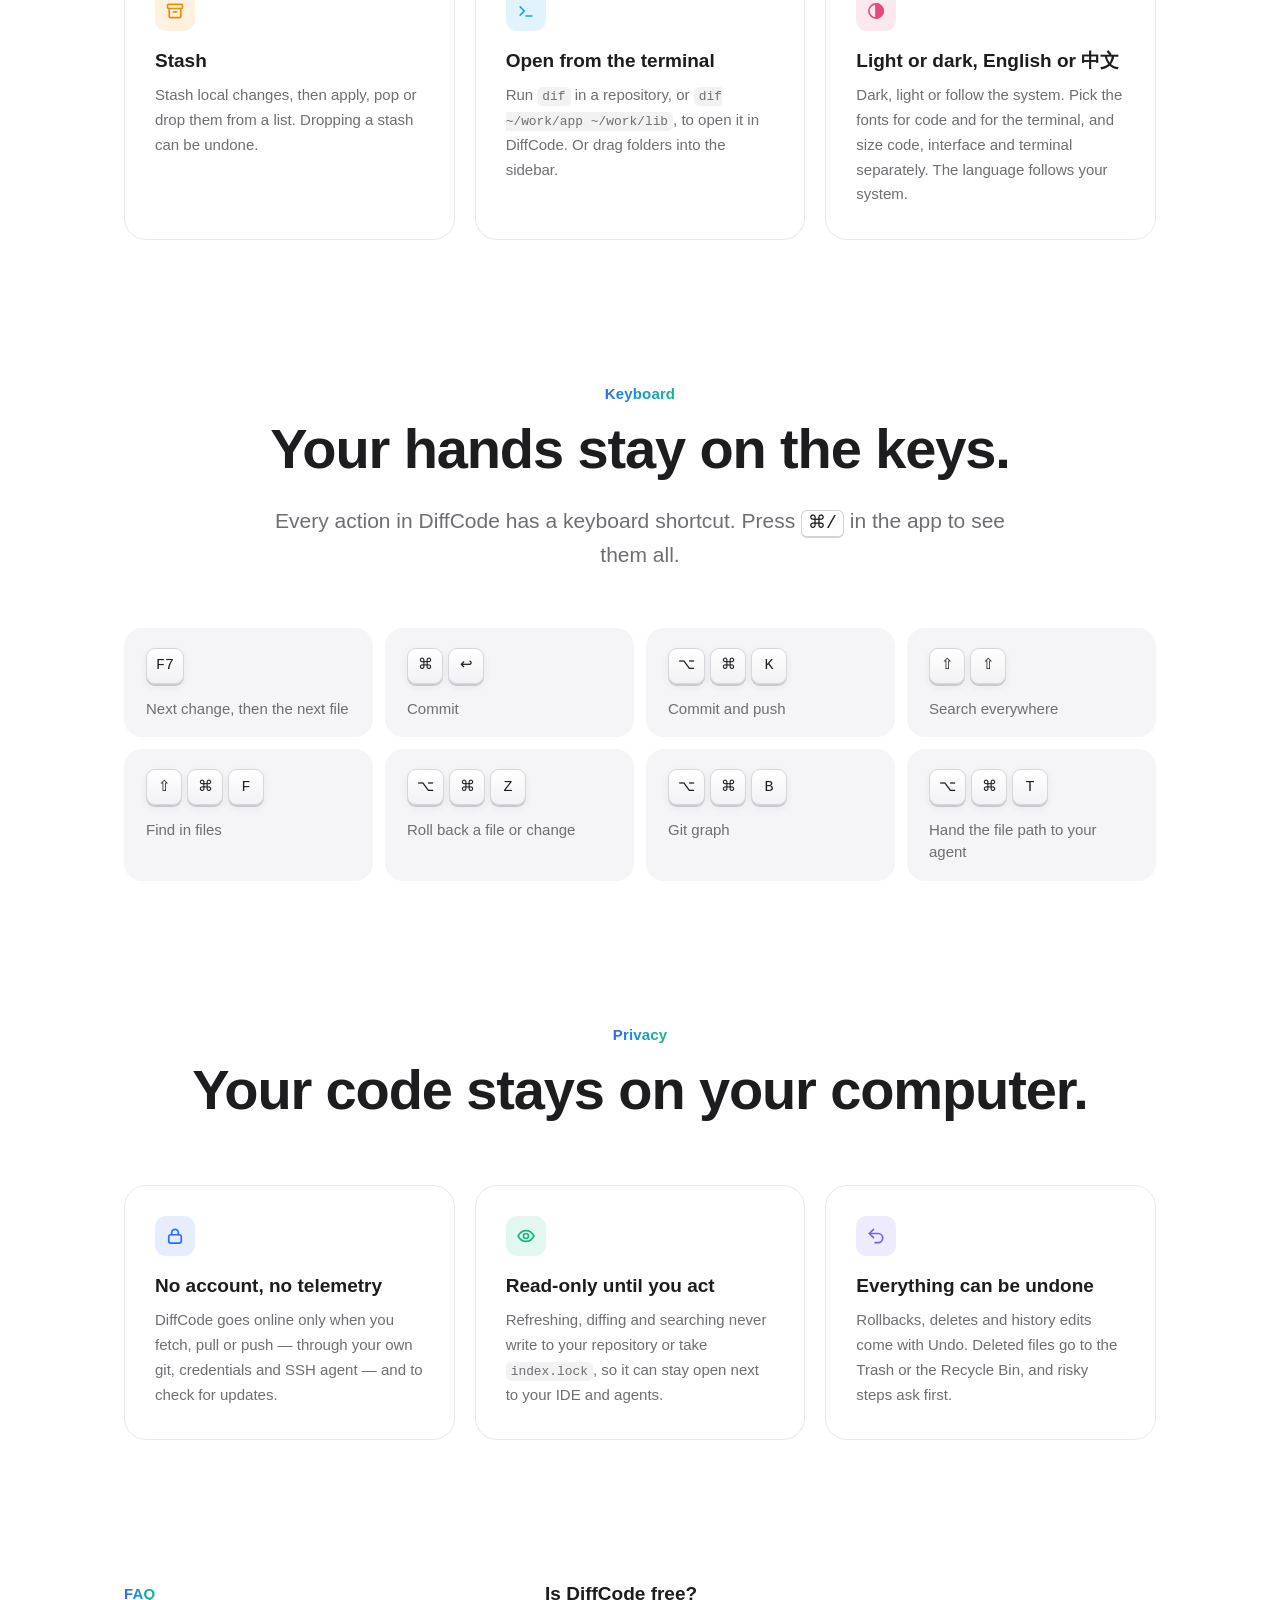
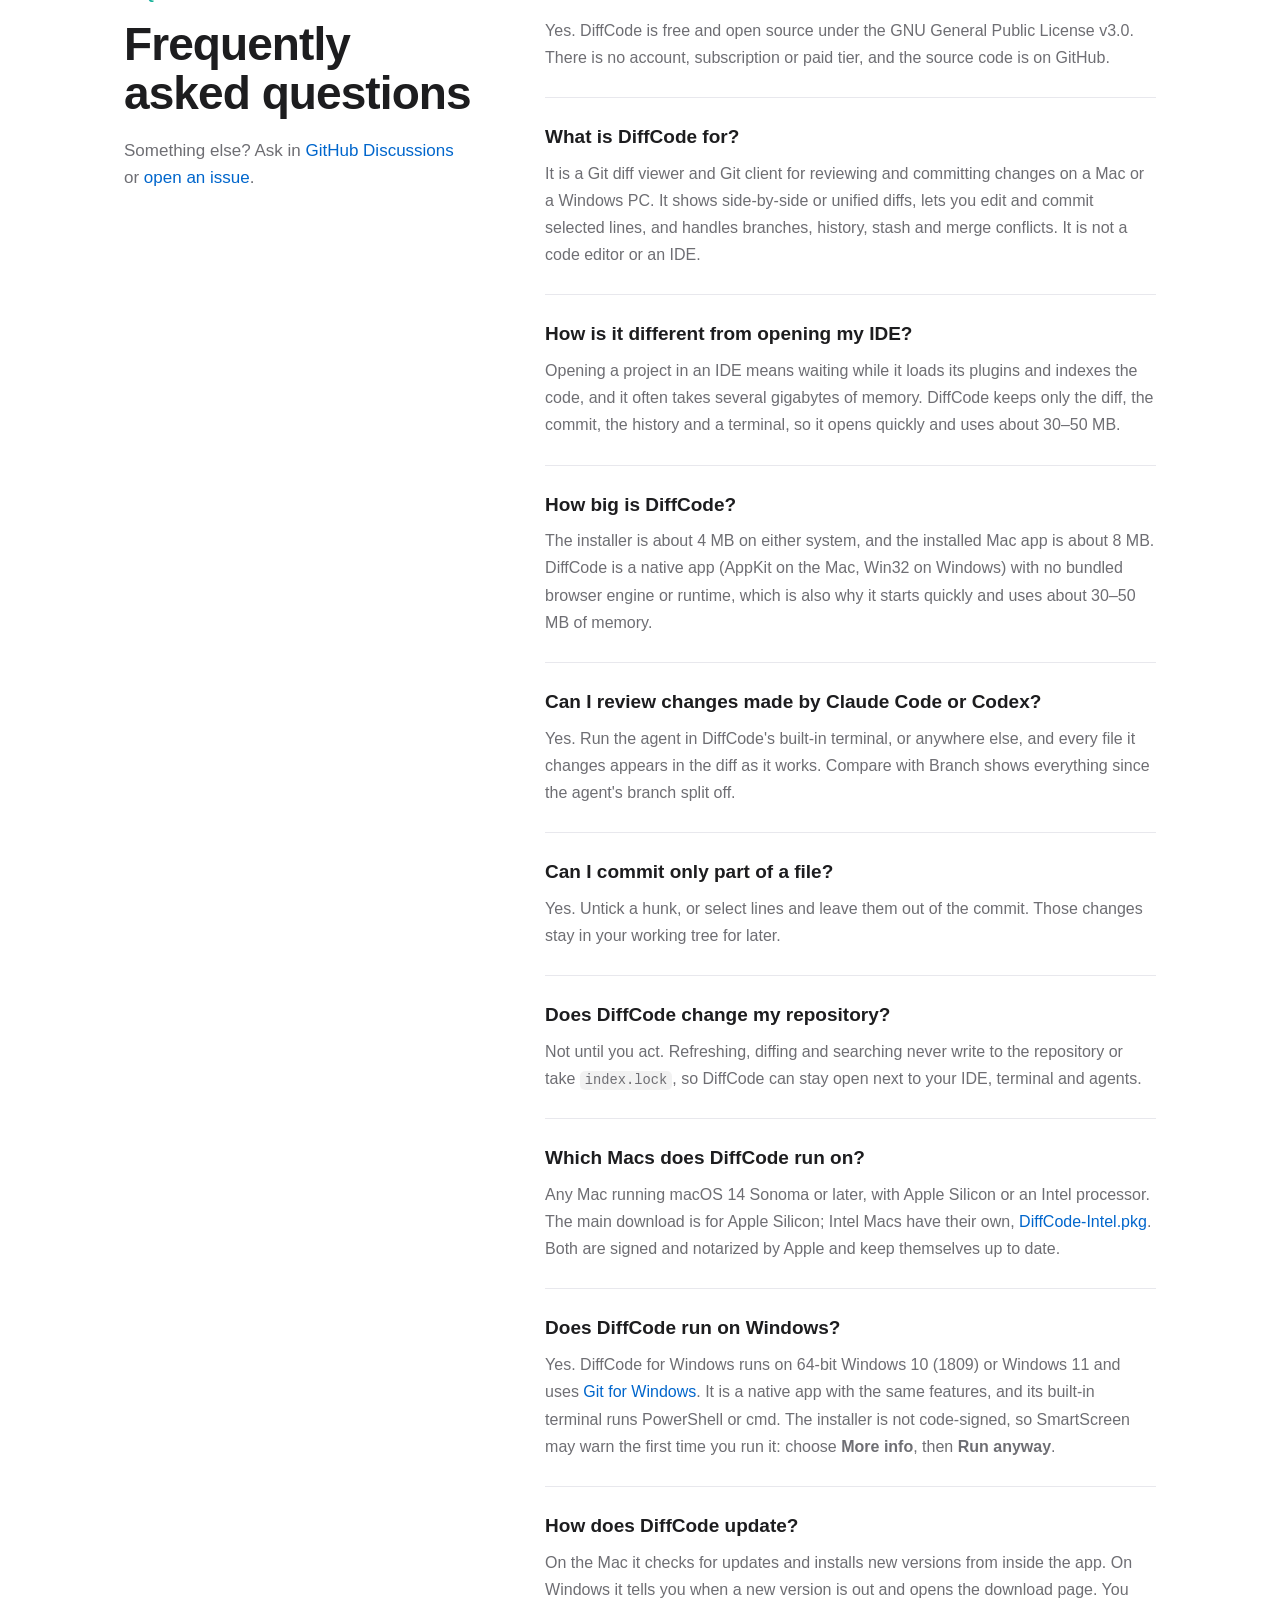
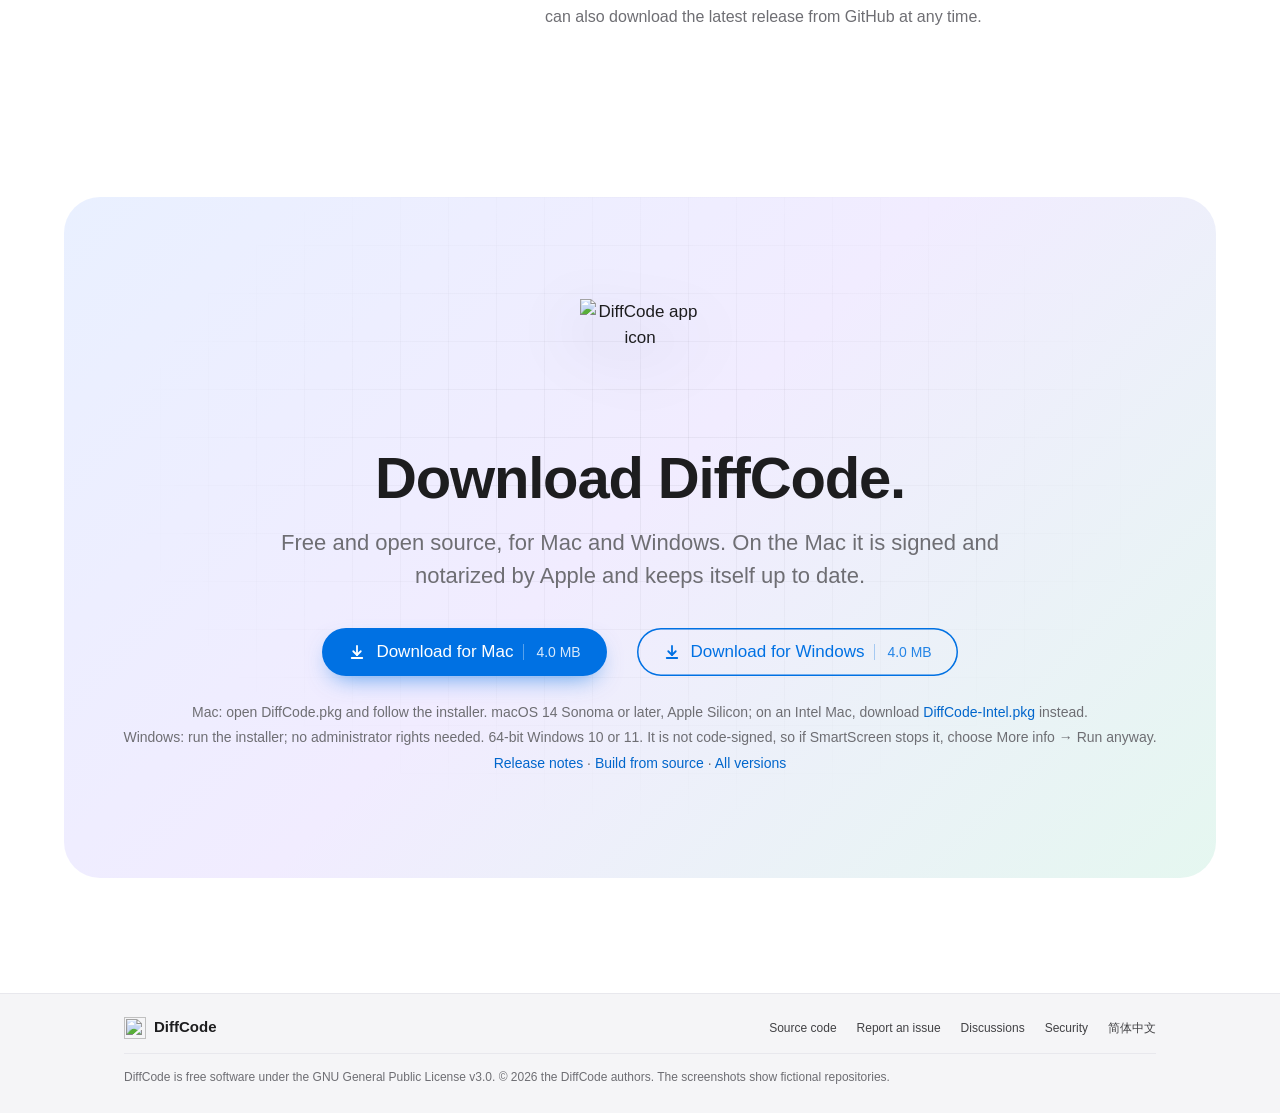
==== commit 1637456c: "Prepare 0.4.5 (12) Co-Authored-By: Claude Opus 5.5 <noreply@anthropic.com>" ====
--- a/site/index.html
+++ b/site/index.html
@@ -117,7 +117,7 @@
 
 <section class="hero">
   <div class="wrap">
-    <a class="badge" href="https://github.com/ihou/DiffCode/releases/latest"><span class="badge-tag">New</span>What's new in <span data-version>0.4.4</span><span class="badge-arrow" aria-hidden="true">›</span></a>
+    <a class="badge" href="https://github.com/ihou/DiffCode/releases/latest"><span class="badge-tag">New</span>What's new in <span data-version>0.4.5</span><span class="badge-arrow" aria-hidden="true">›</span></a>
     <h1>An IDE-grade Git diff viewer, <span class="grad">without the&nbsp;IDE.</span></h1>
     <p class="lede">DiffCode is a lightweight, native Git client for macOS and Windows. Review every change side by side — yours, your teammates' or your coding agent's — and commit exactly the lines you mean, in about <strong>30–50 MB</strong> of memory.</p>
     <div class="cta">
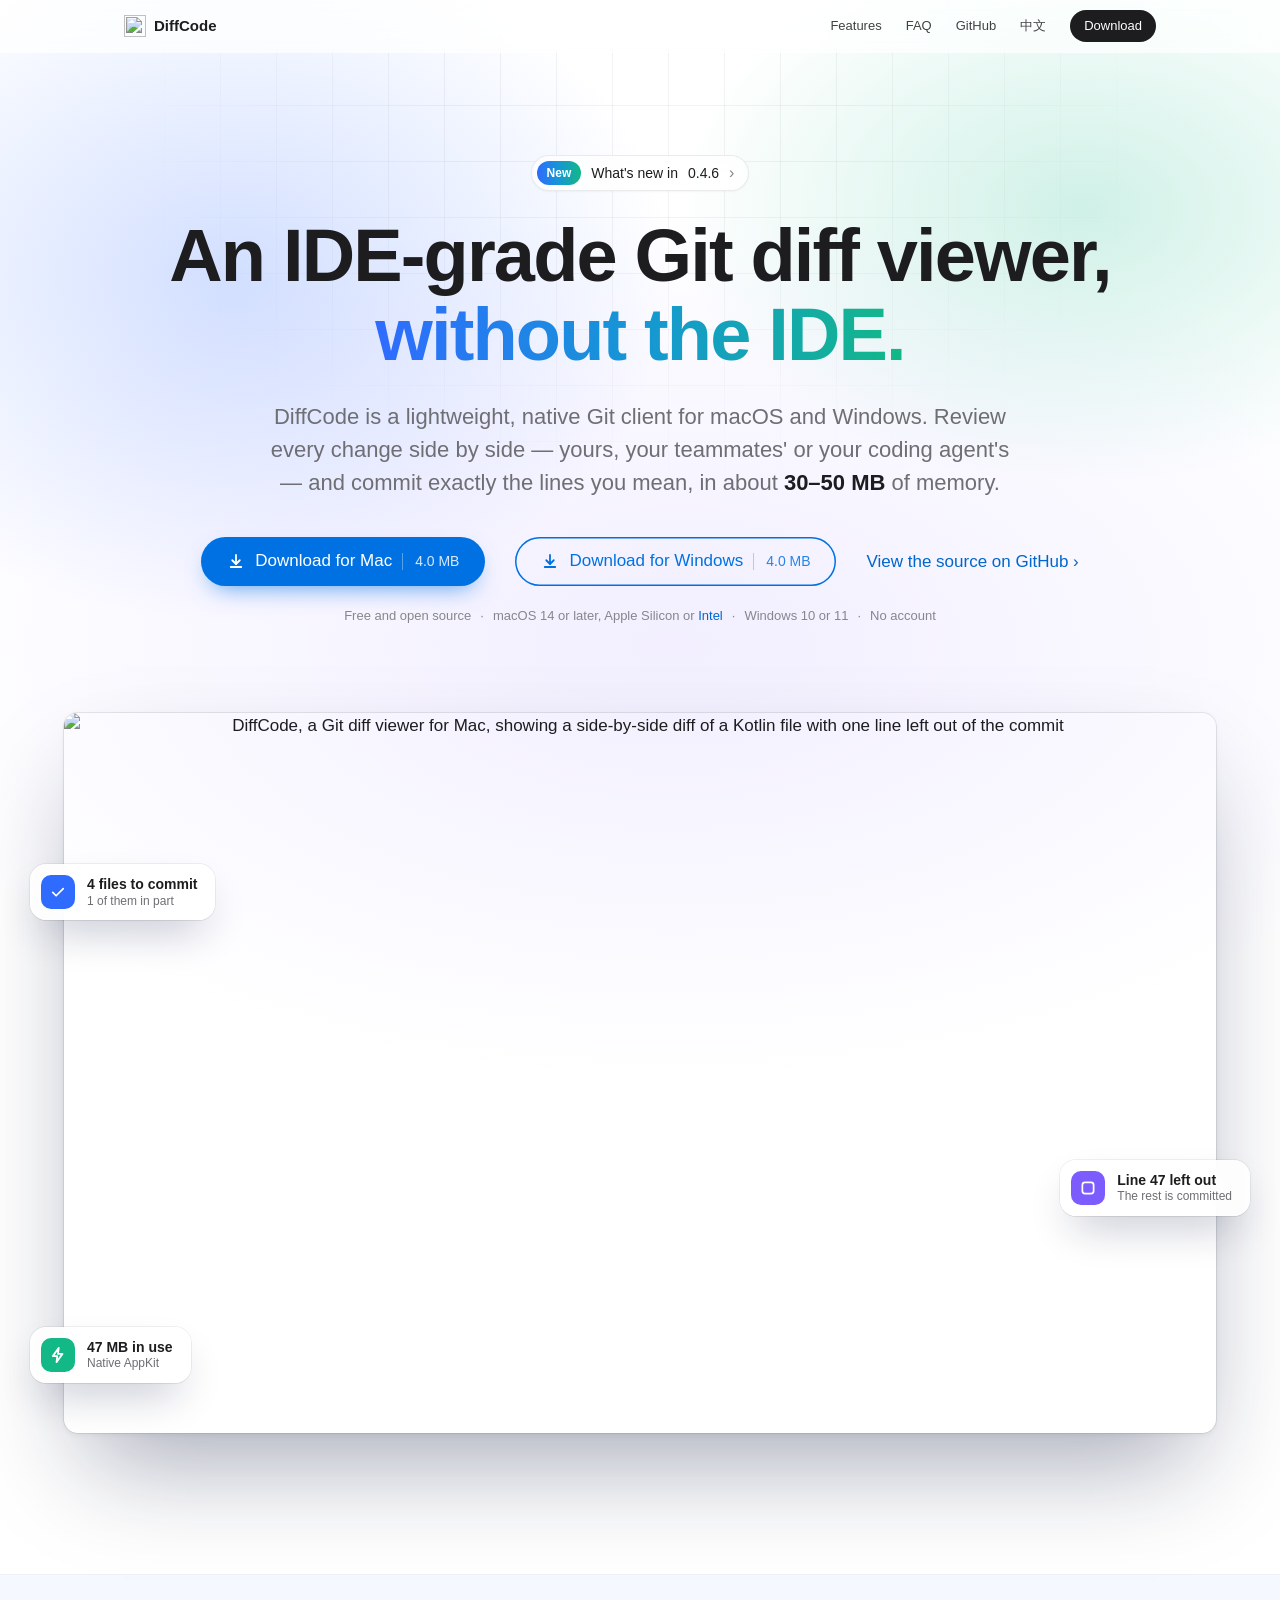
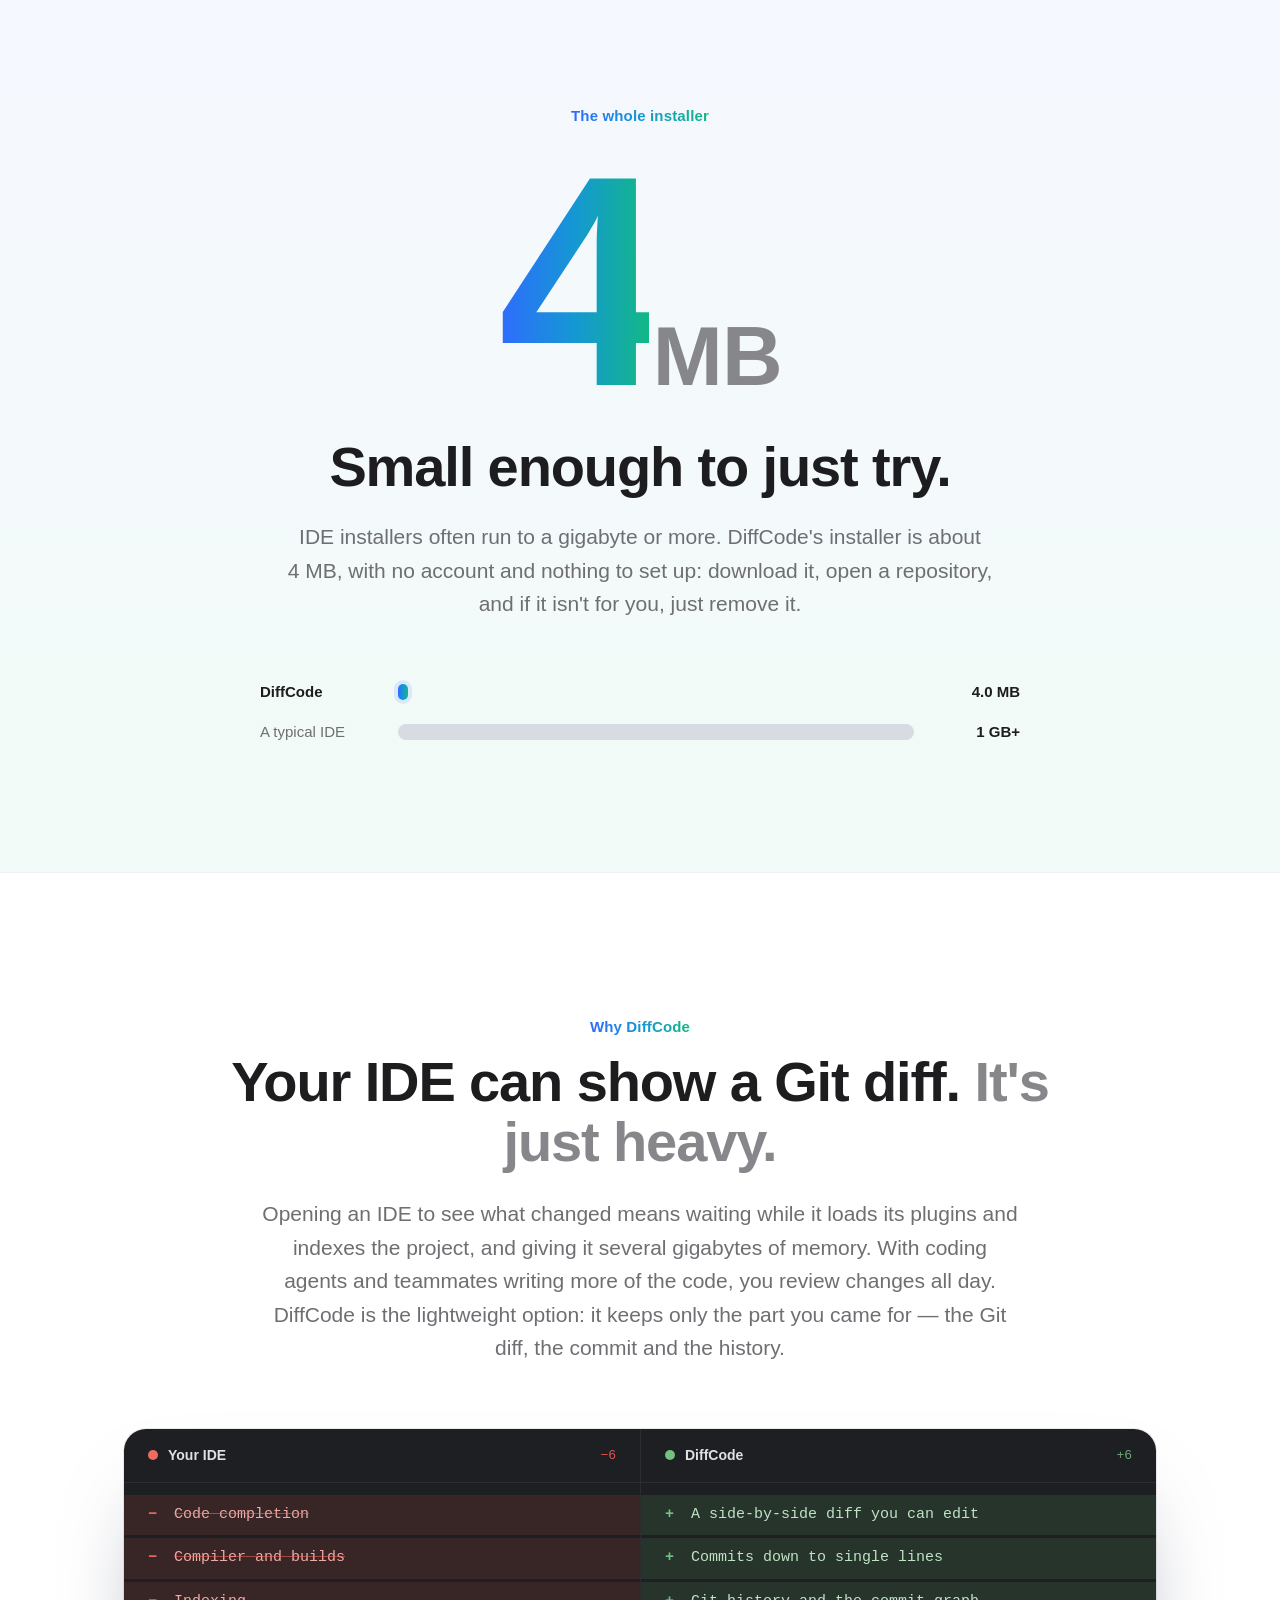
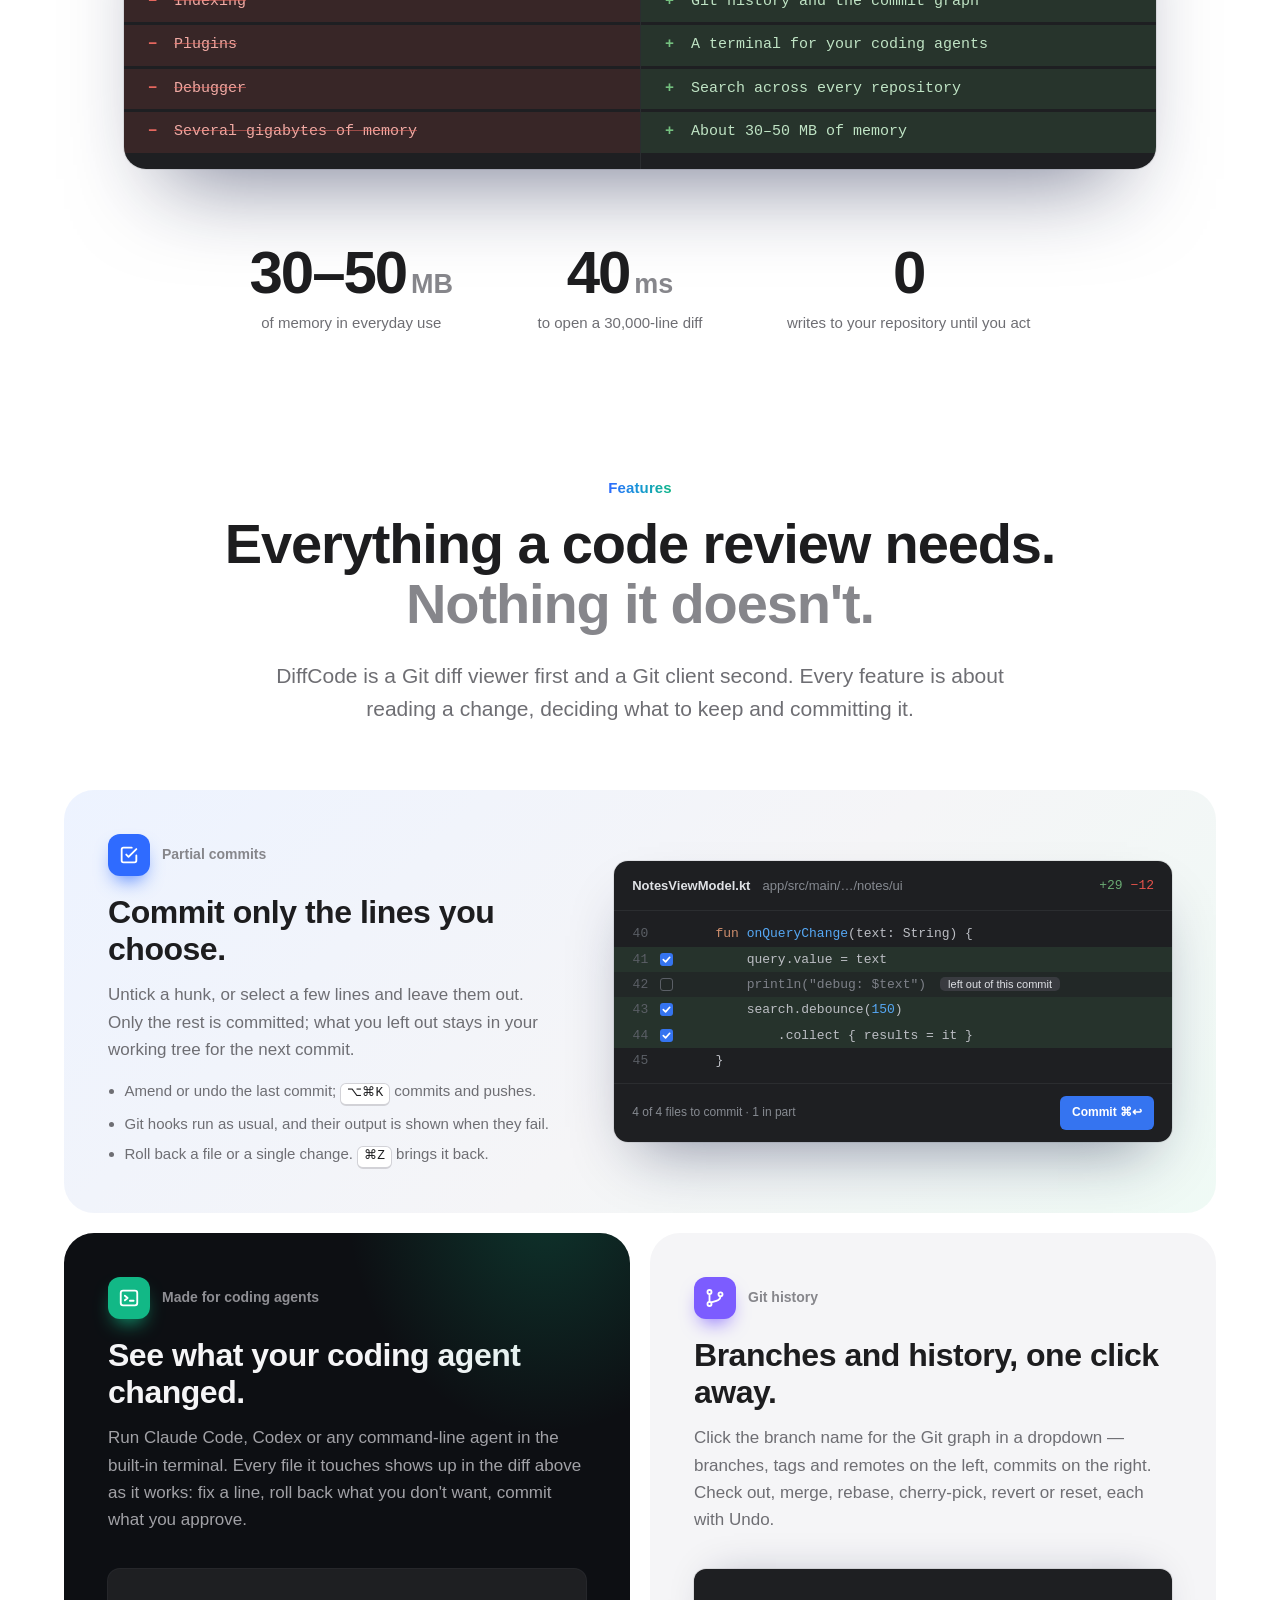
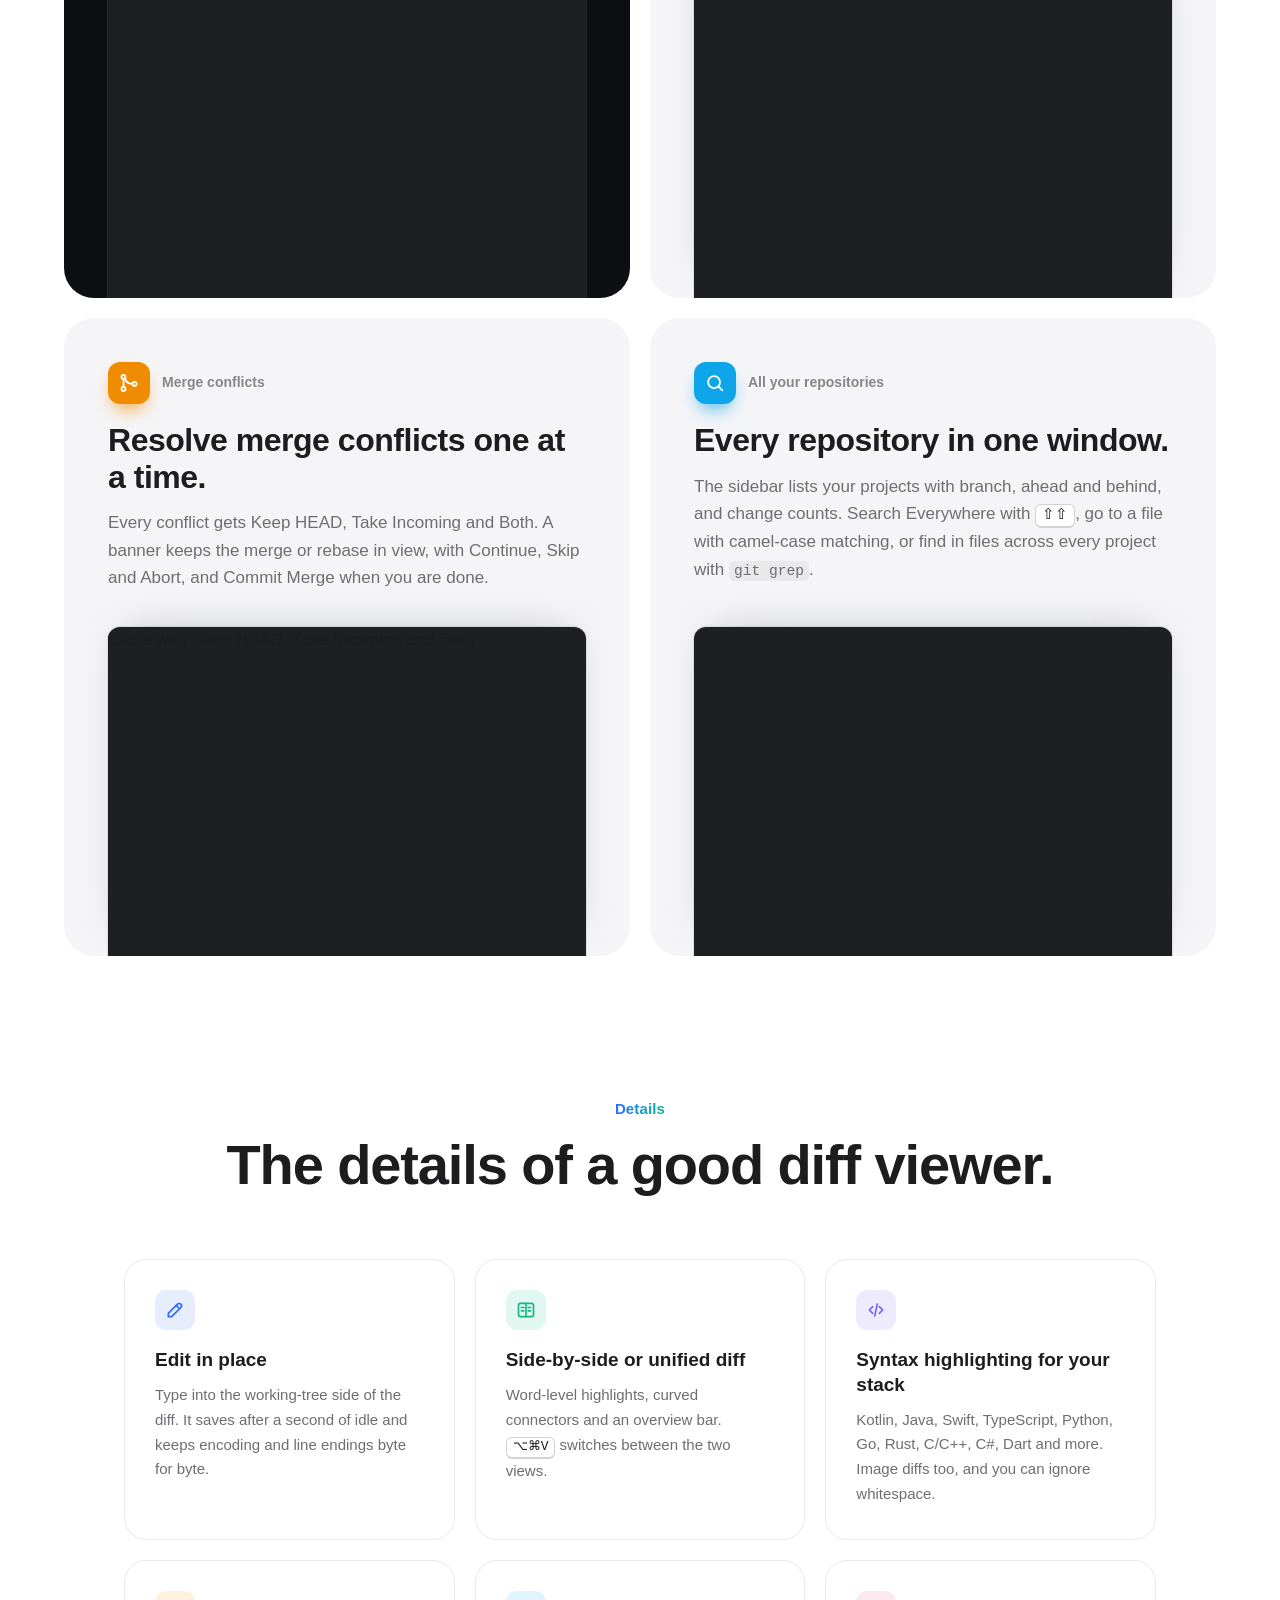
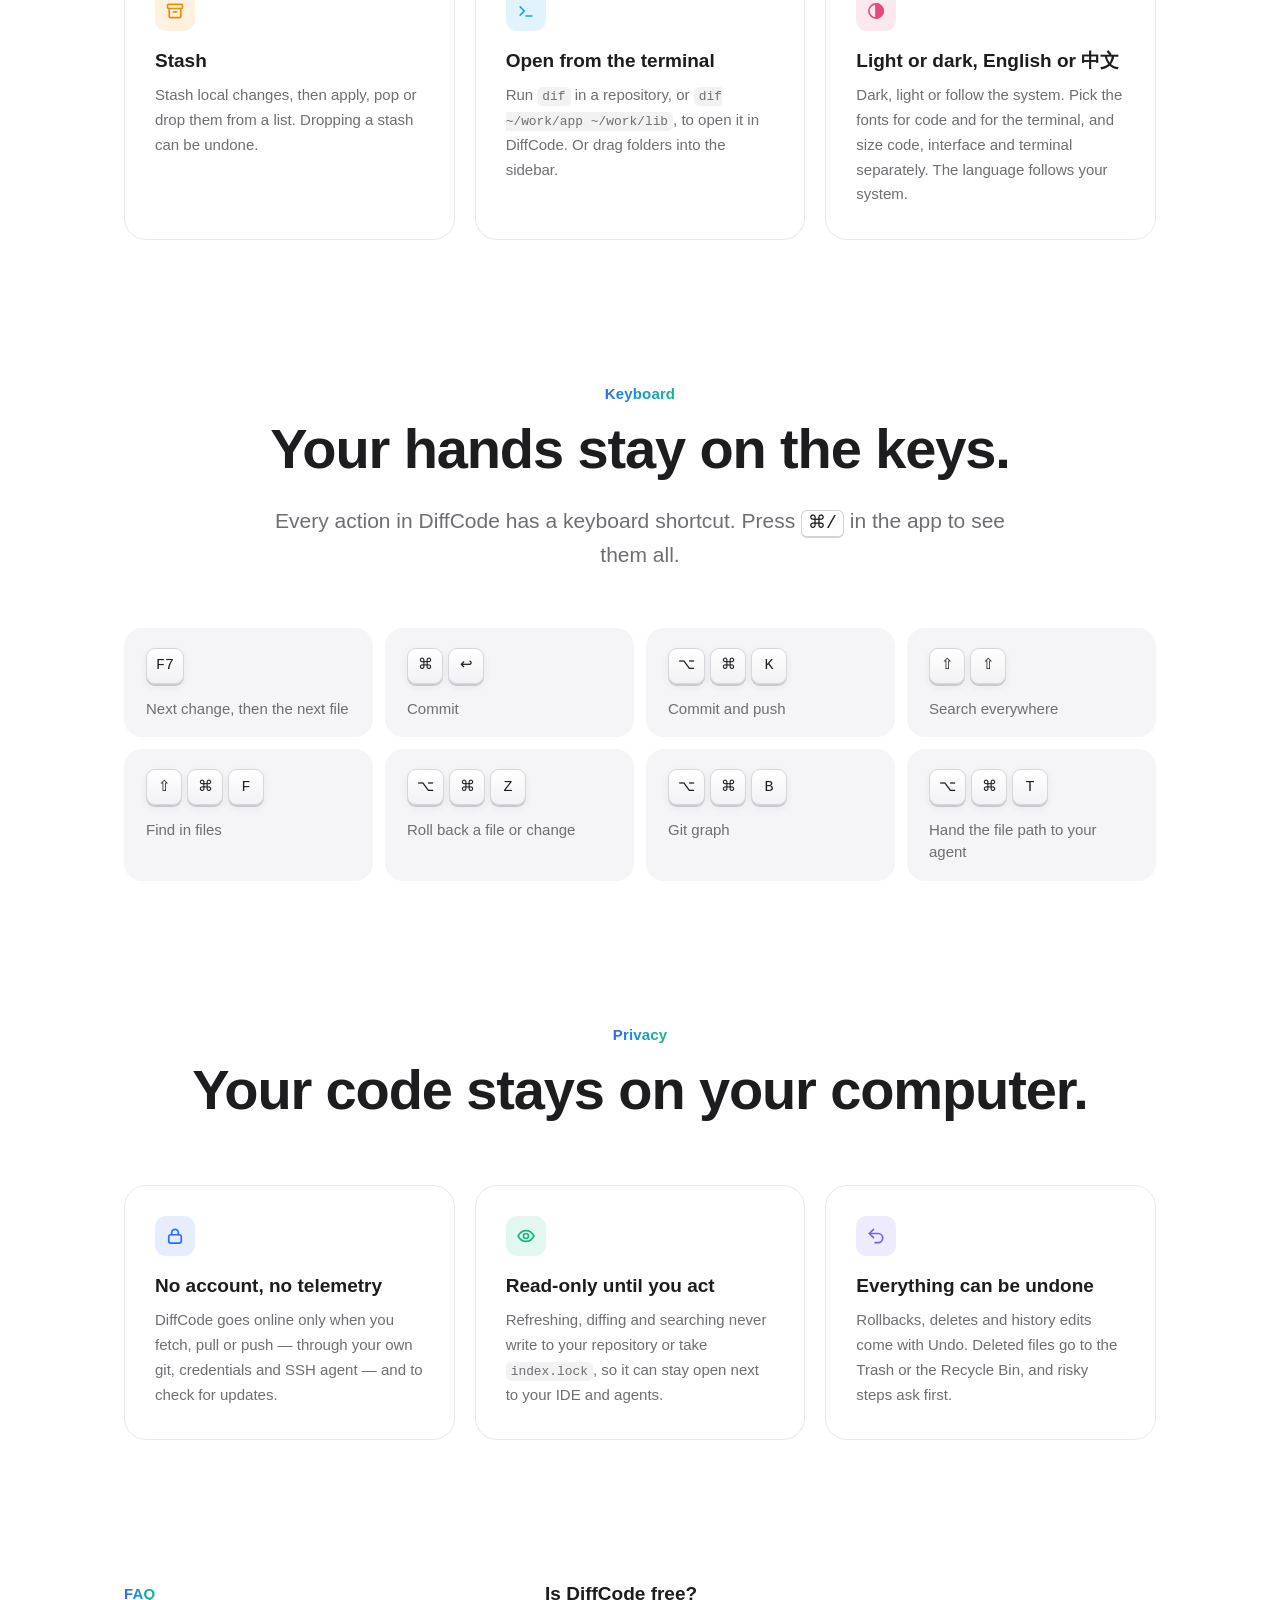
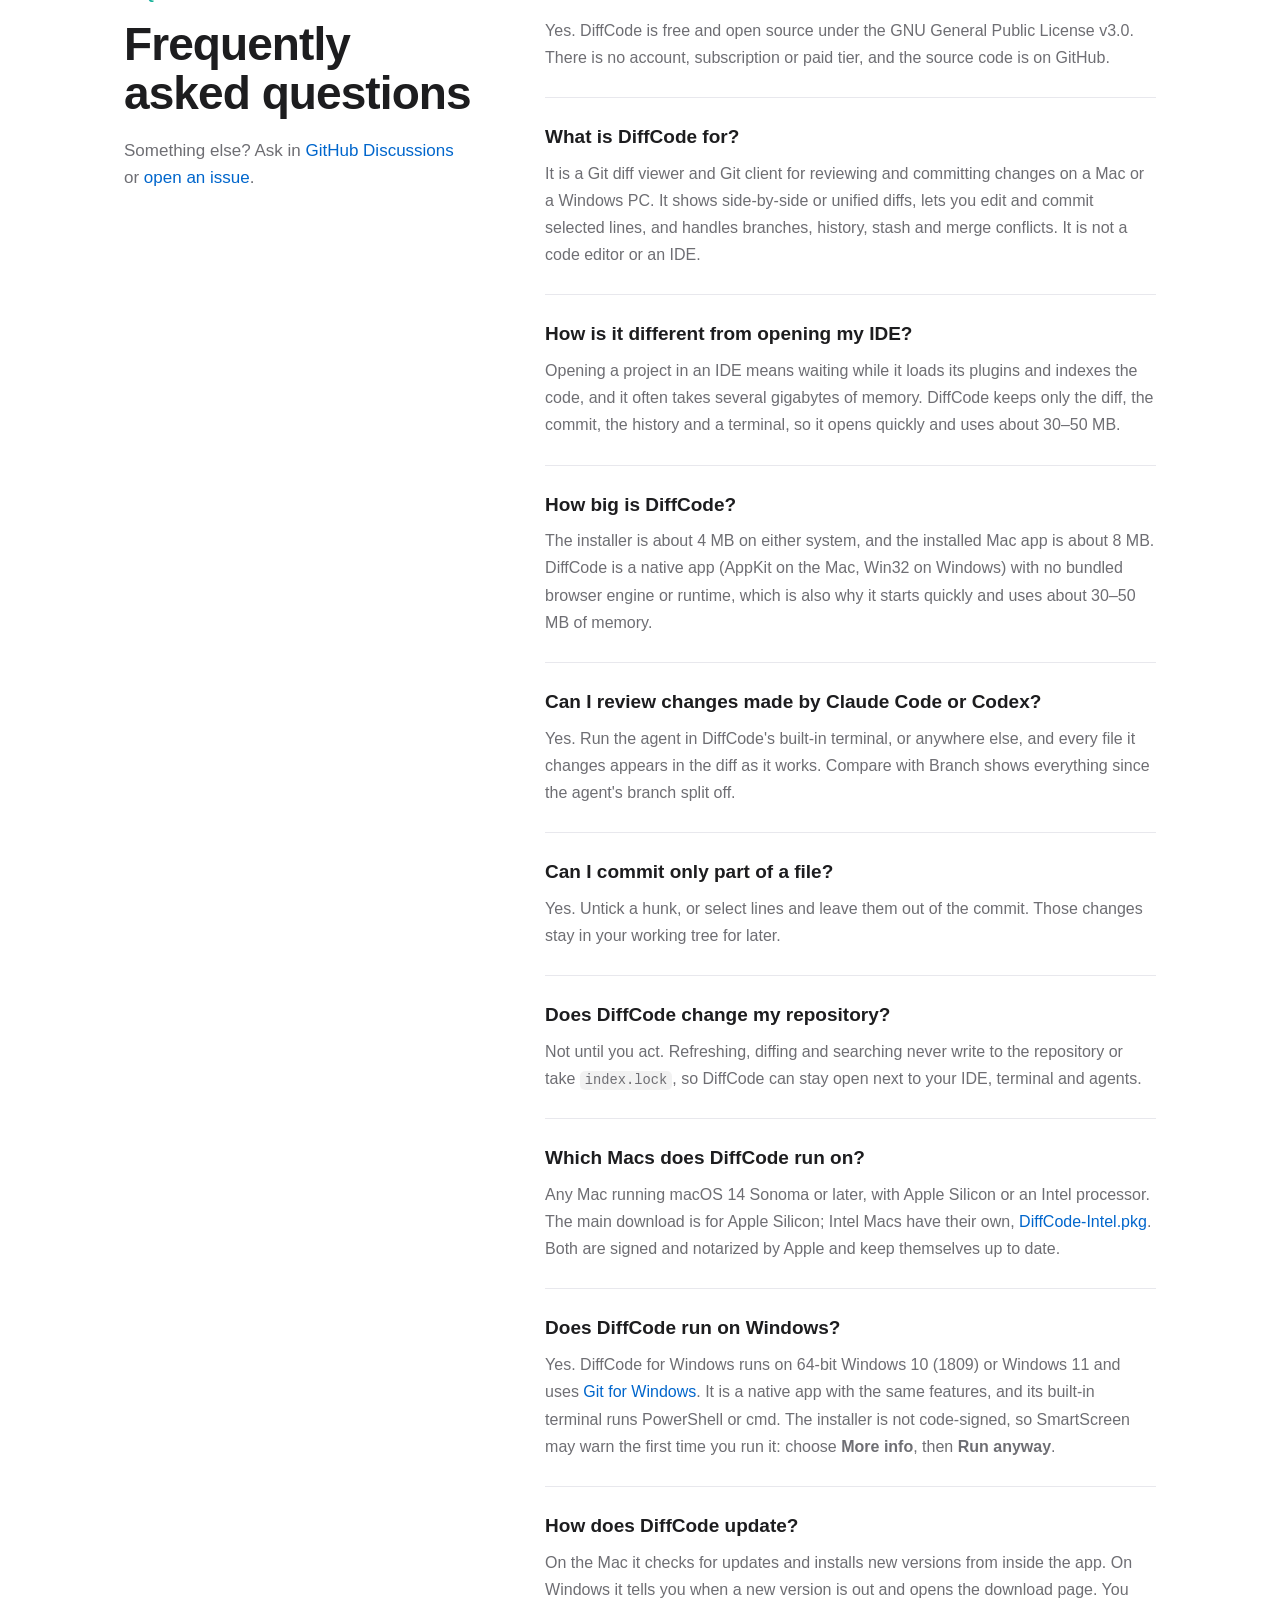
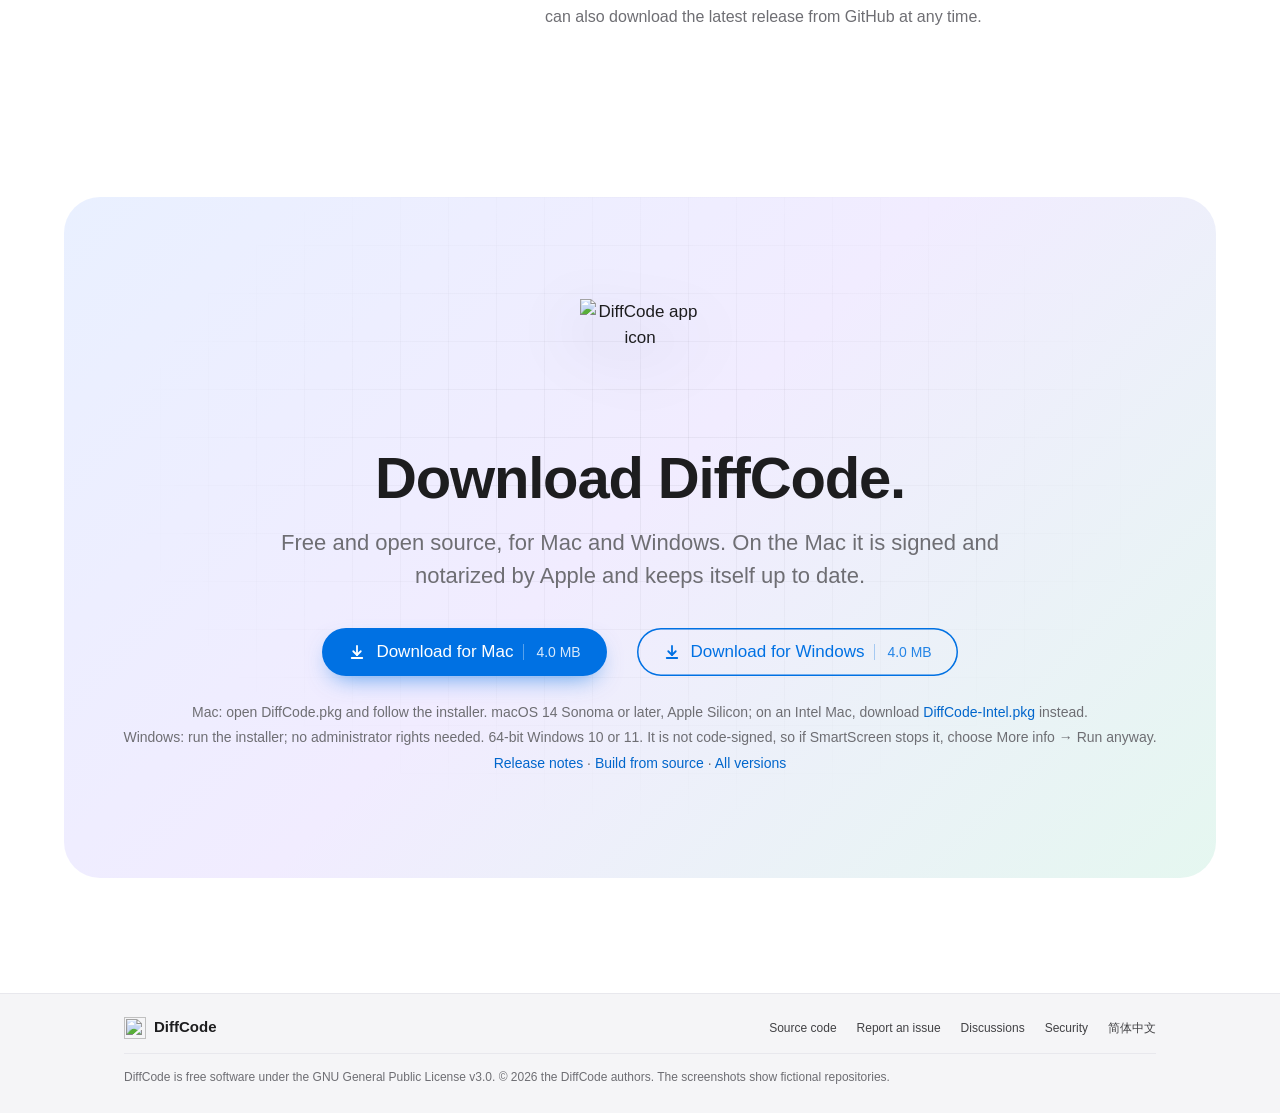
==== commit ebd6002f: "Prepare 0.4.6 (13) Co-Authored-By: Claude Opus 5.5 <noreply@anthropic.com>" ====
--- a/site/index.html
+++ b/site/index.html
@@ -117,7 +117,7 @@
 
 <section class="hero">
   <div class="wrap">
-    <a class="badge" href="https://github.com/ihou/DiffCode/releases/latest"><span class="badge-tag">New</span>What's new in <span data-version>0.4.5</span><span class="badge-arrow" aria-hidden="true">›</span></a>
+    <a class="badge" href="https://github.com/ihou/DiffCode/releases/latest"><span class="badge-tag">New</span>What's new in <span data-version>0.4.6</span><span class="badge-arrow" aria-hidden="true">›</span></a>
     <h1>An IDE-grade Git diff viewer, <span class="grad">without the&nbsp;IDE.</span></h1>
     <p class="lede">DiffCode is a lightweight, native Git client for macOS and Windows. Review every change side by side — yours, your teammates' or your coding agent's — and commit exactly the lines you mean, in about <strong>30–50 MB</strong> of memory.</p>
     <div class="cta">
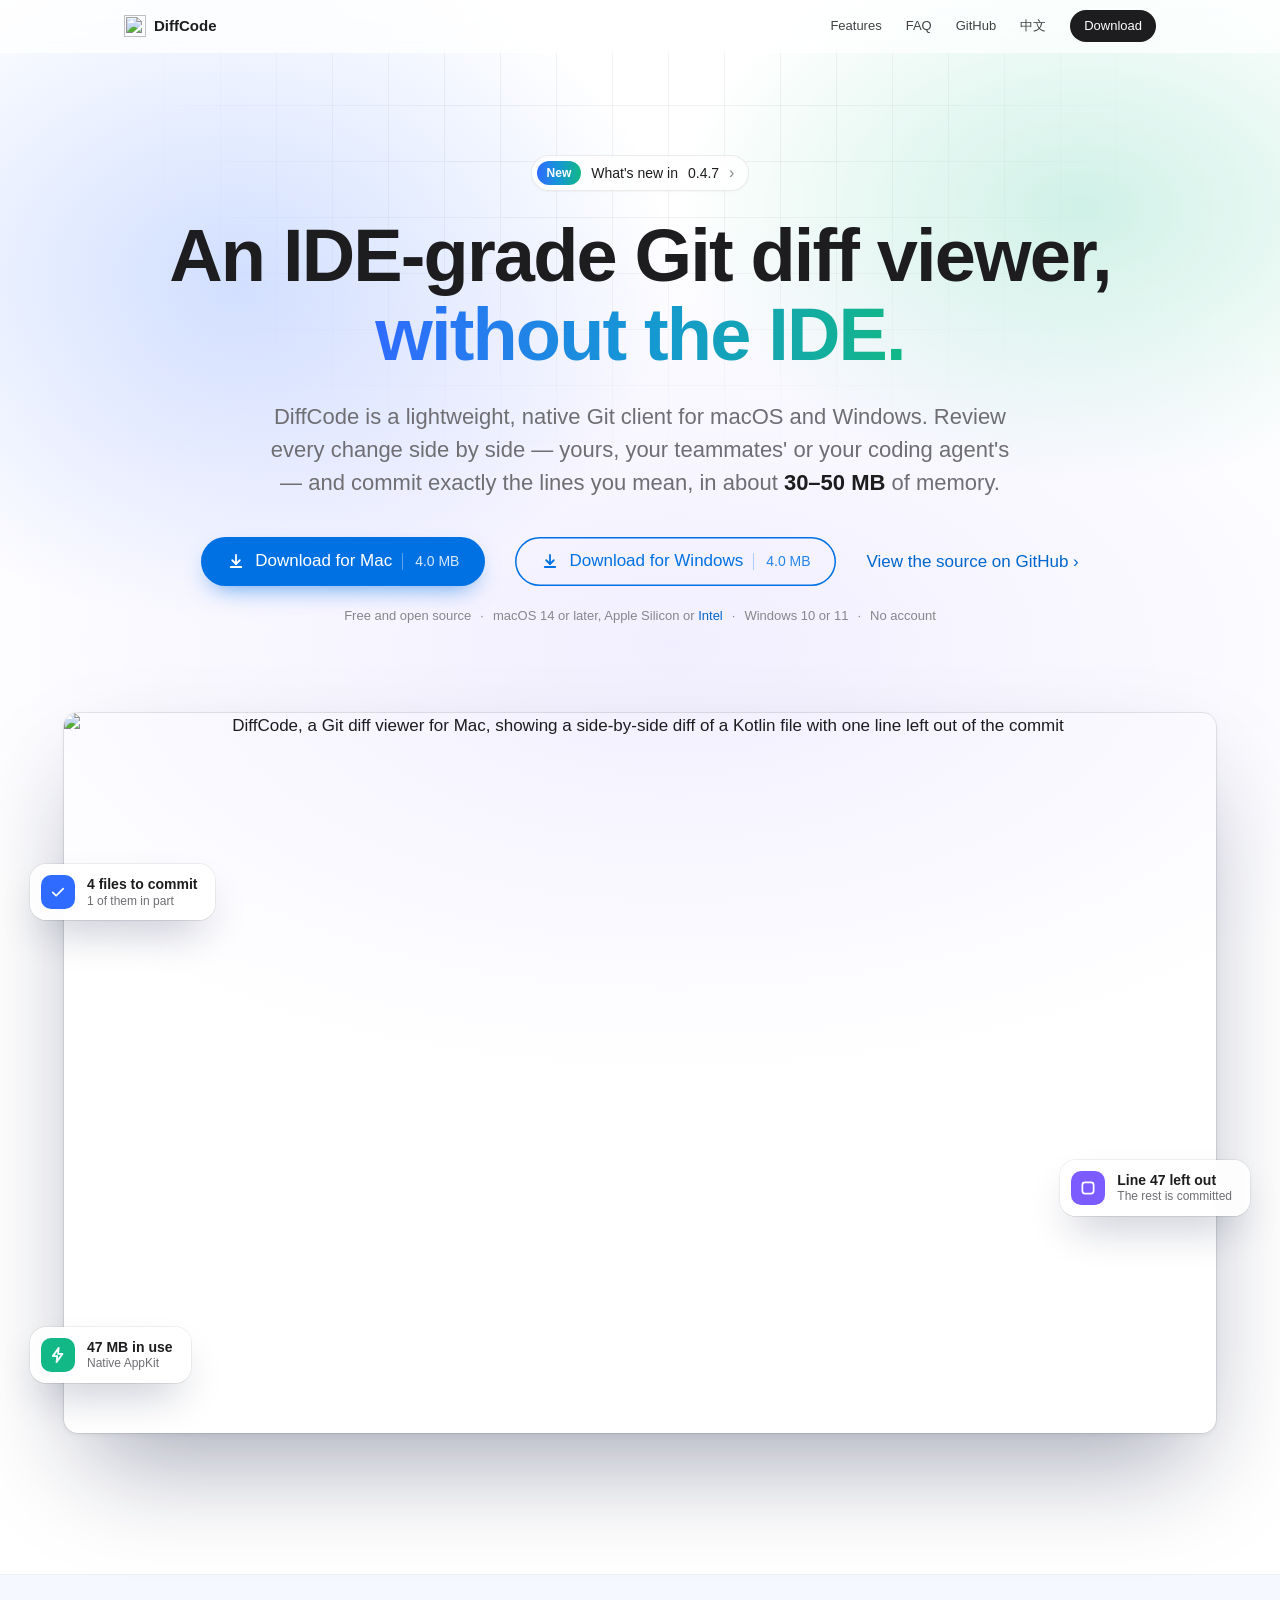
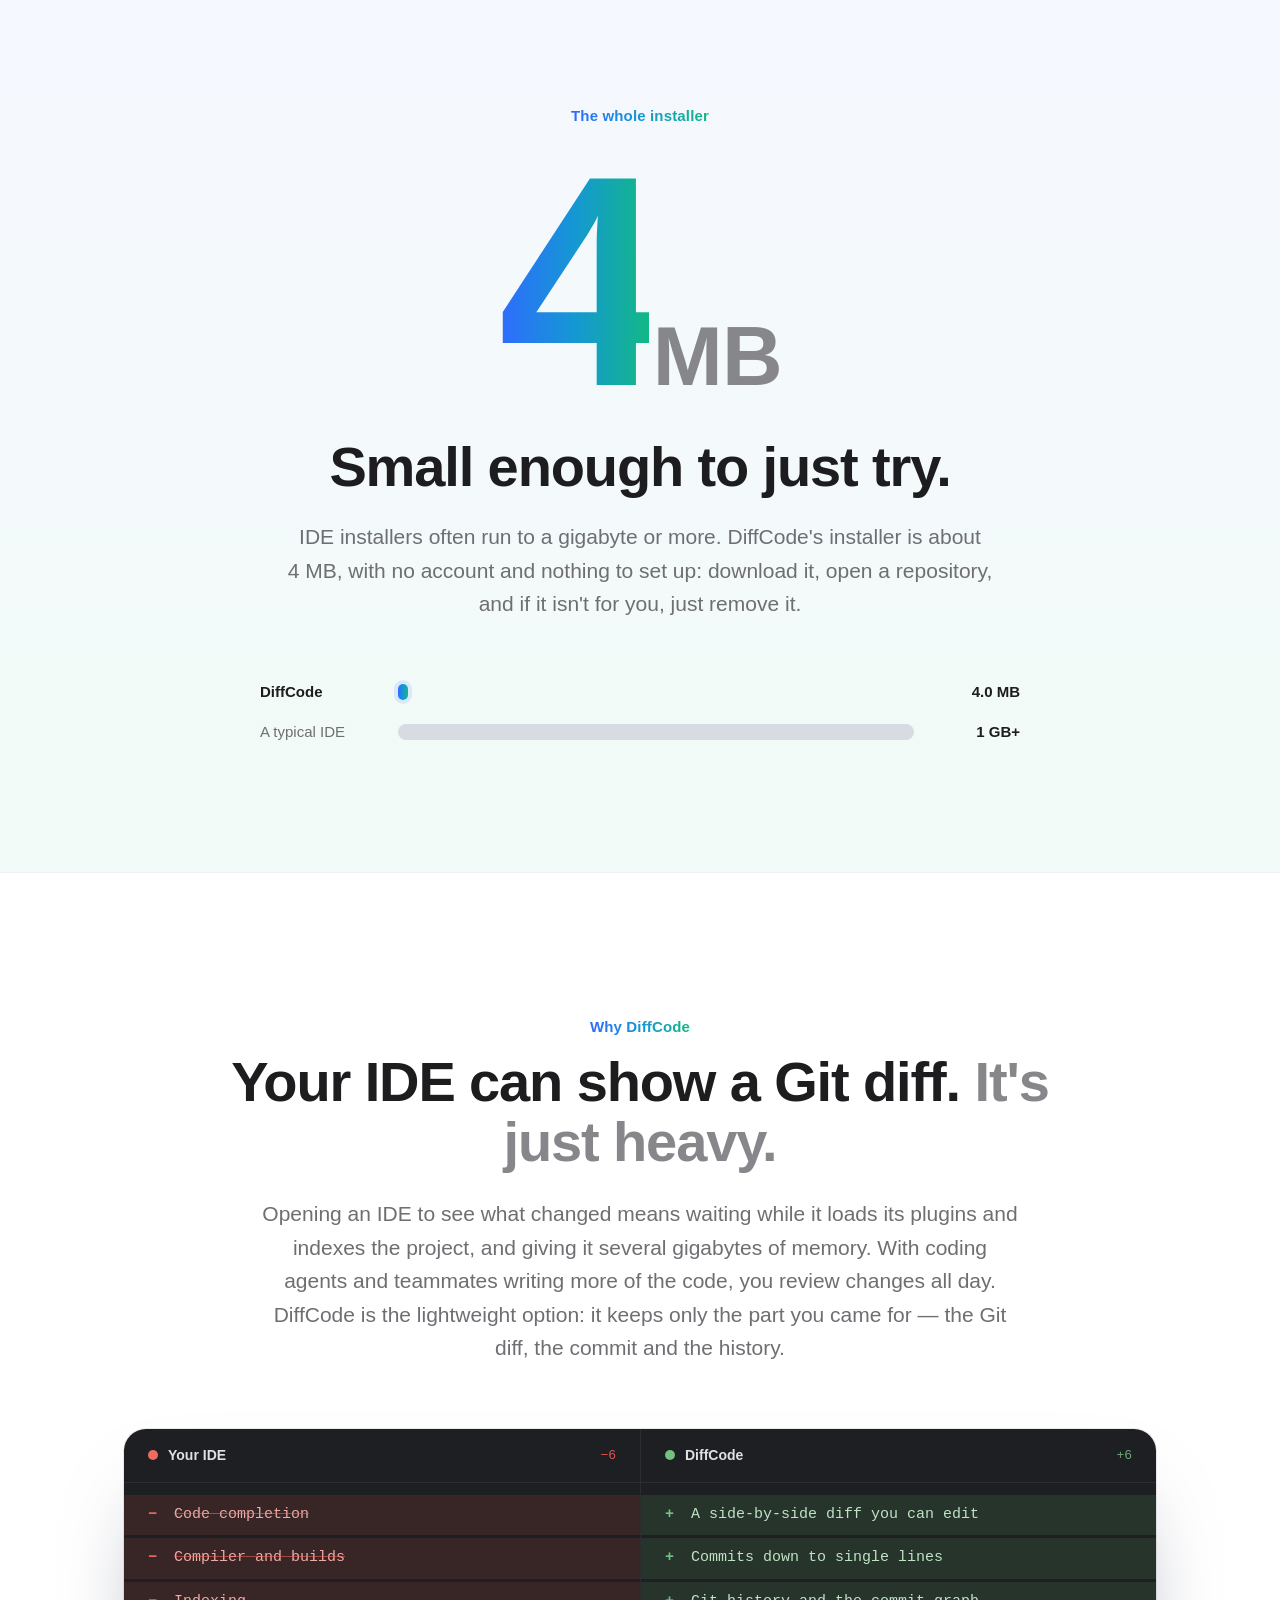
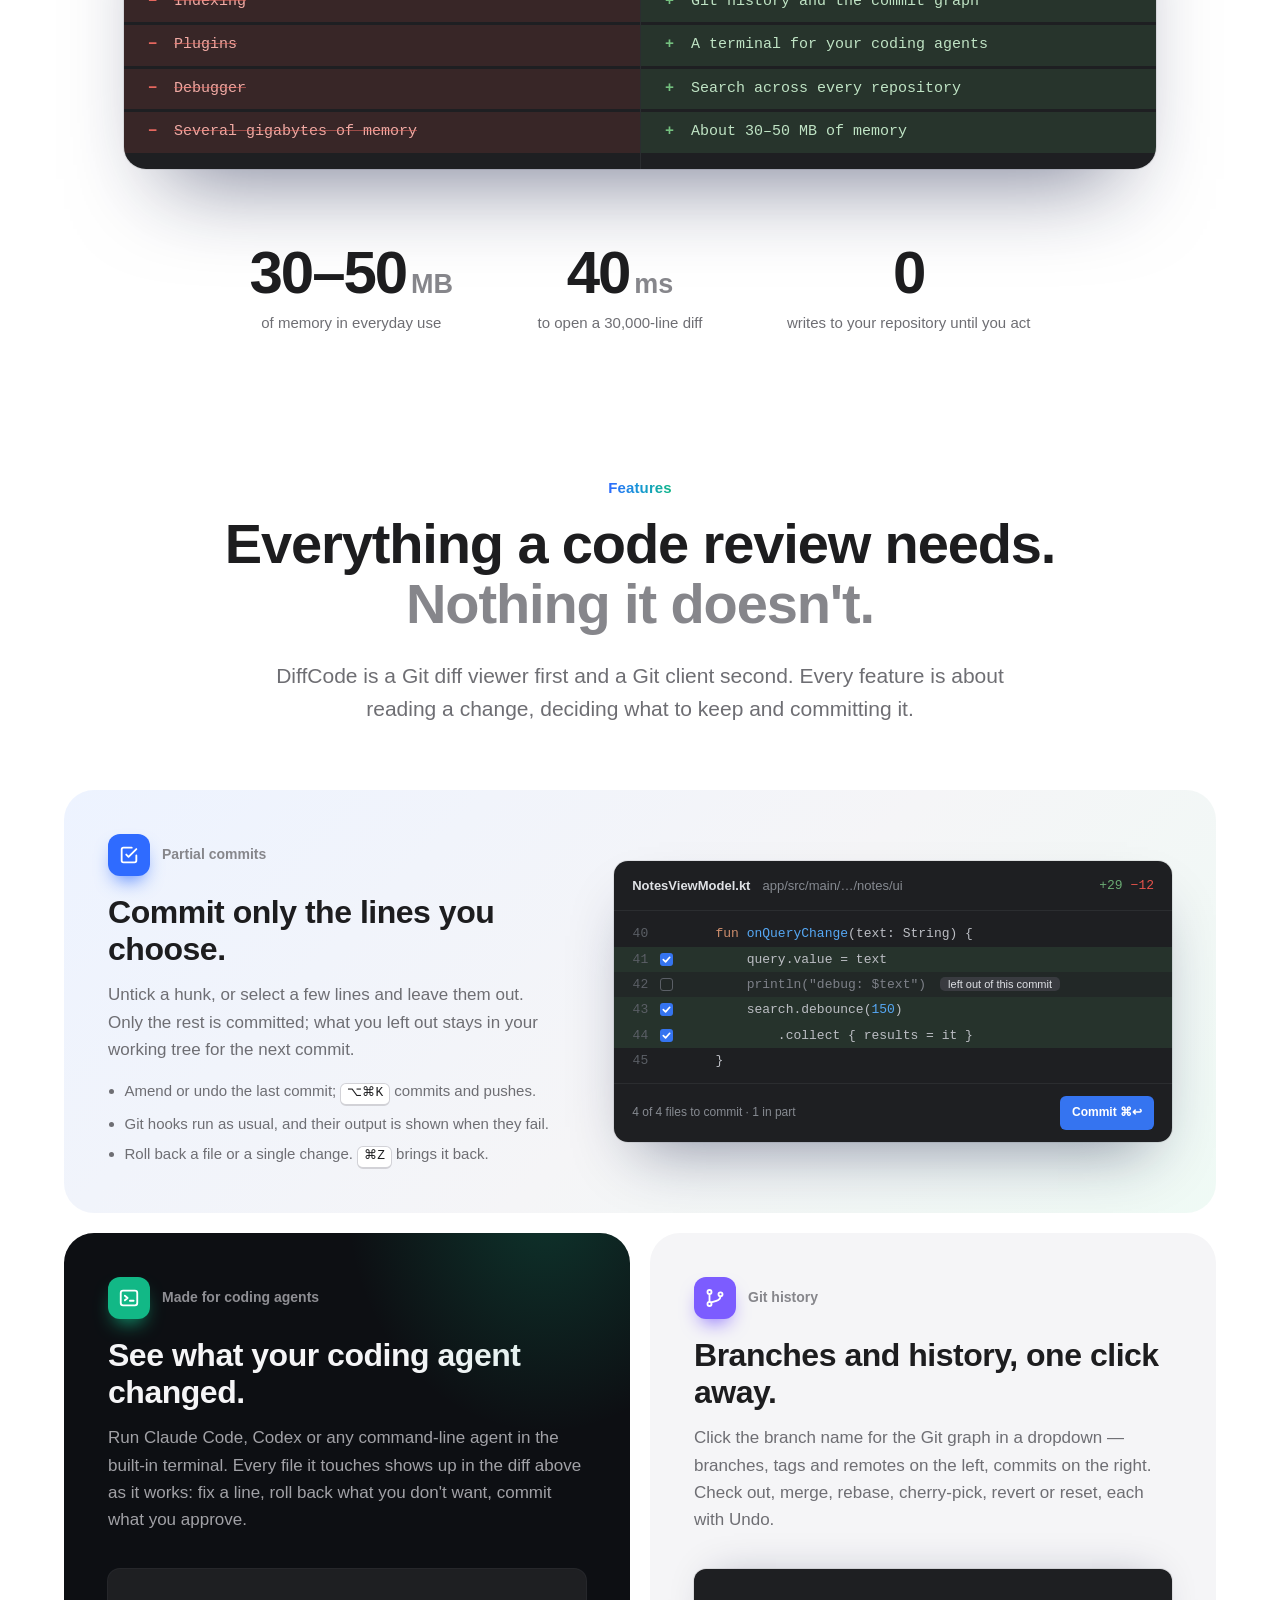
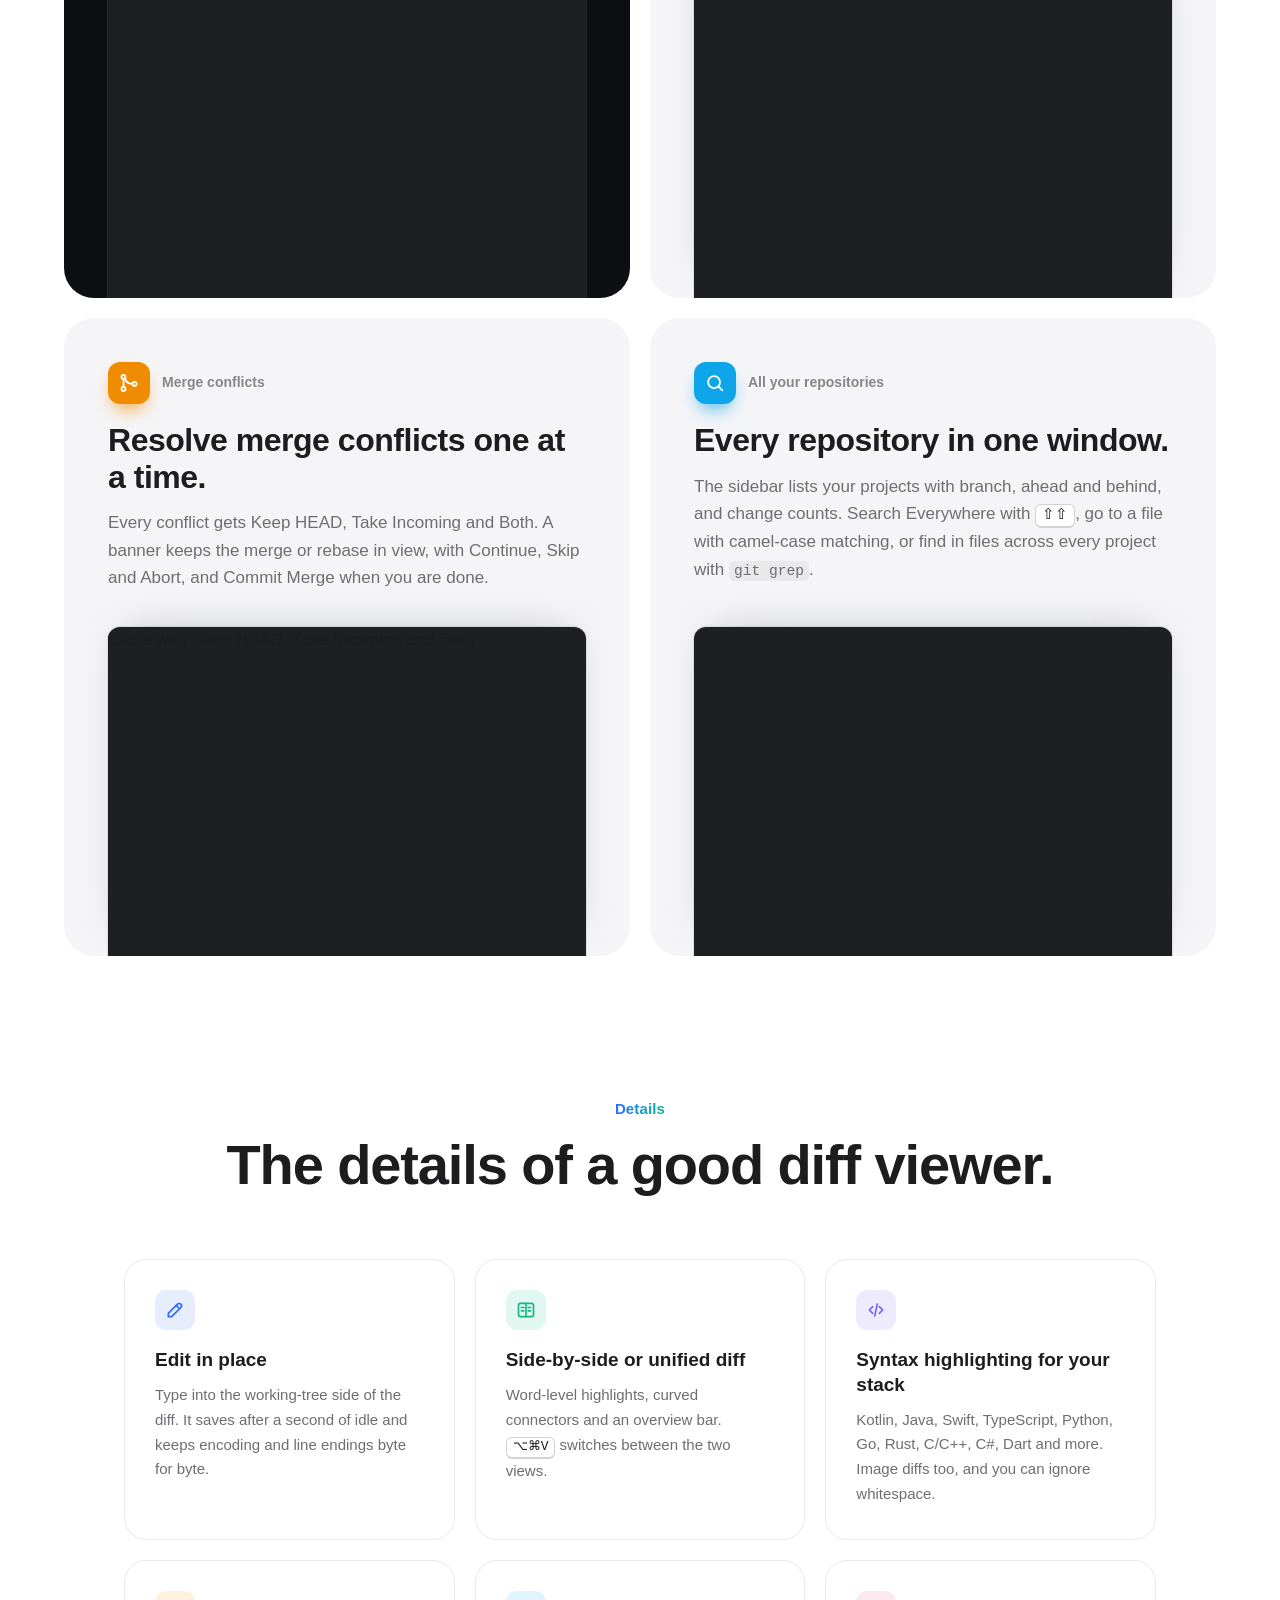
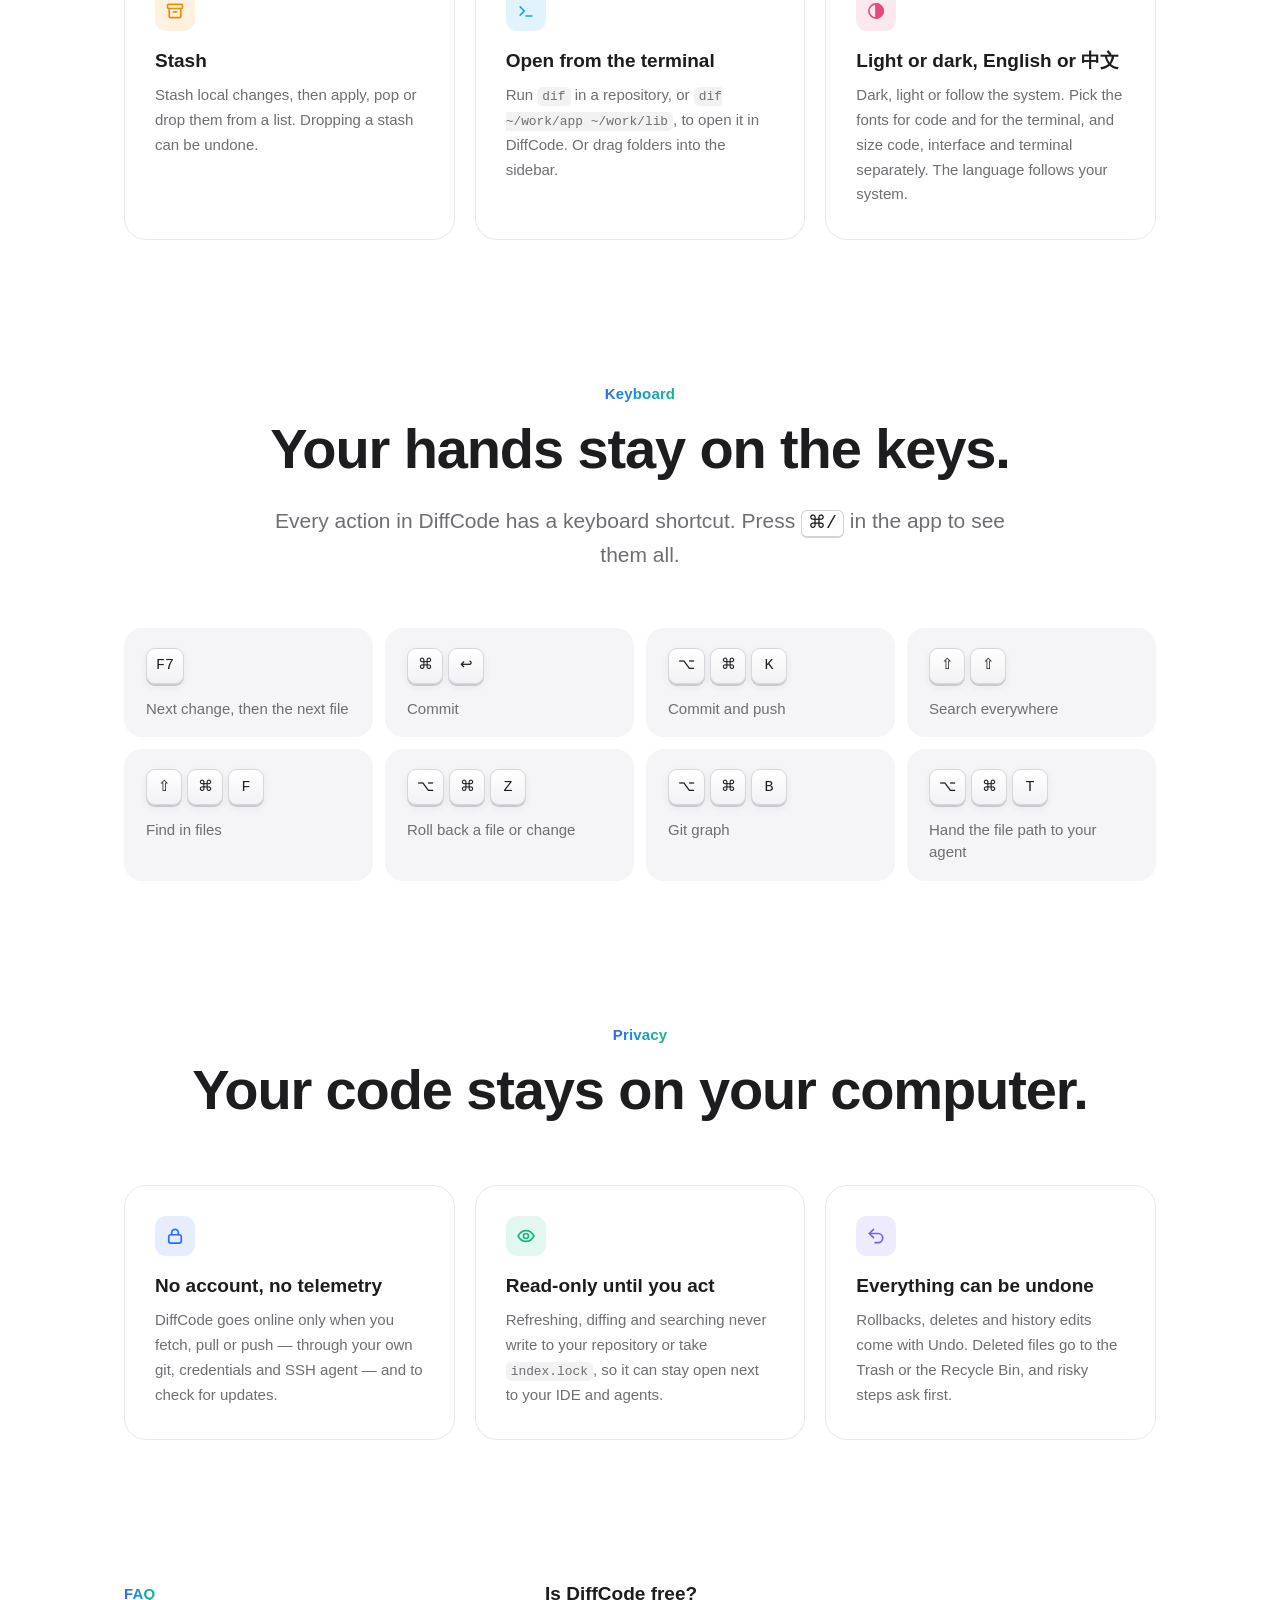
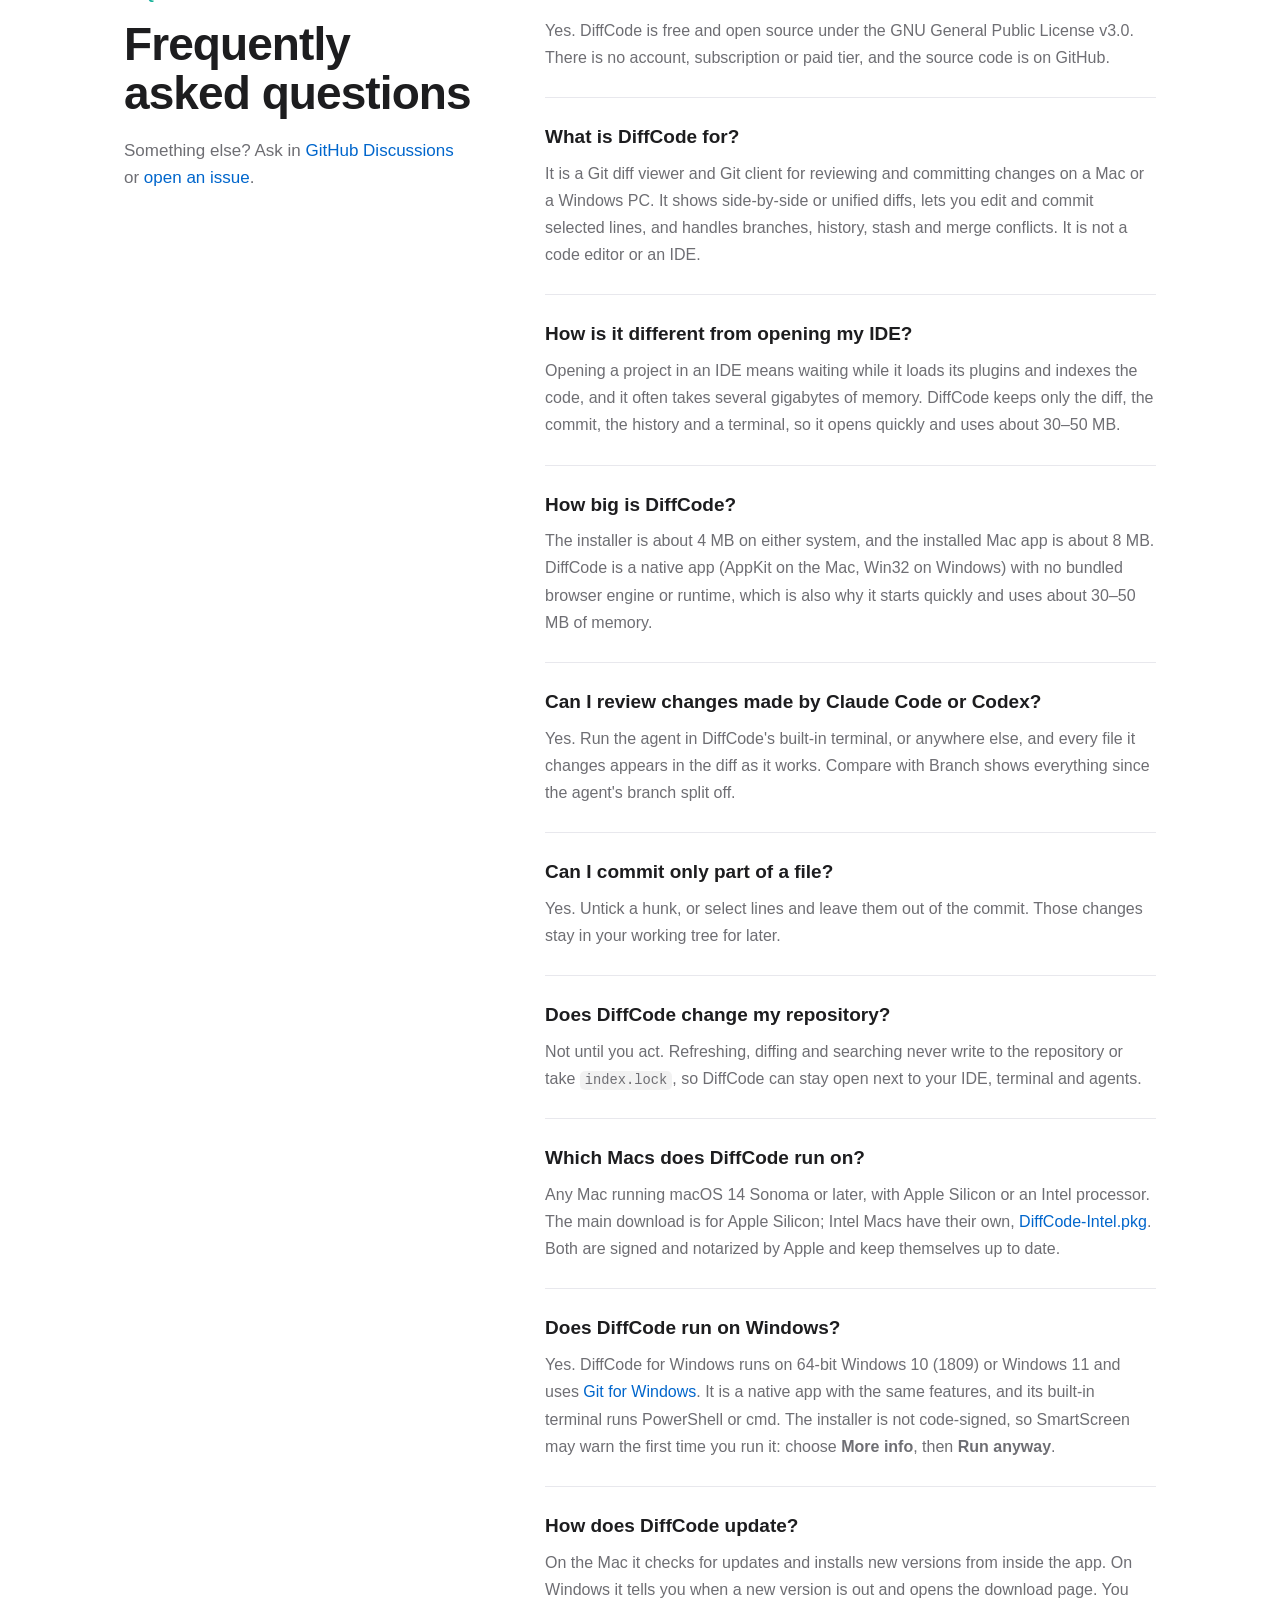
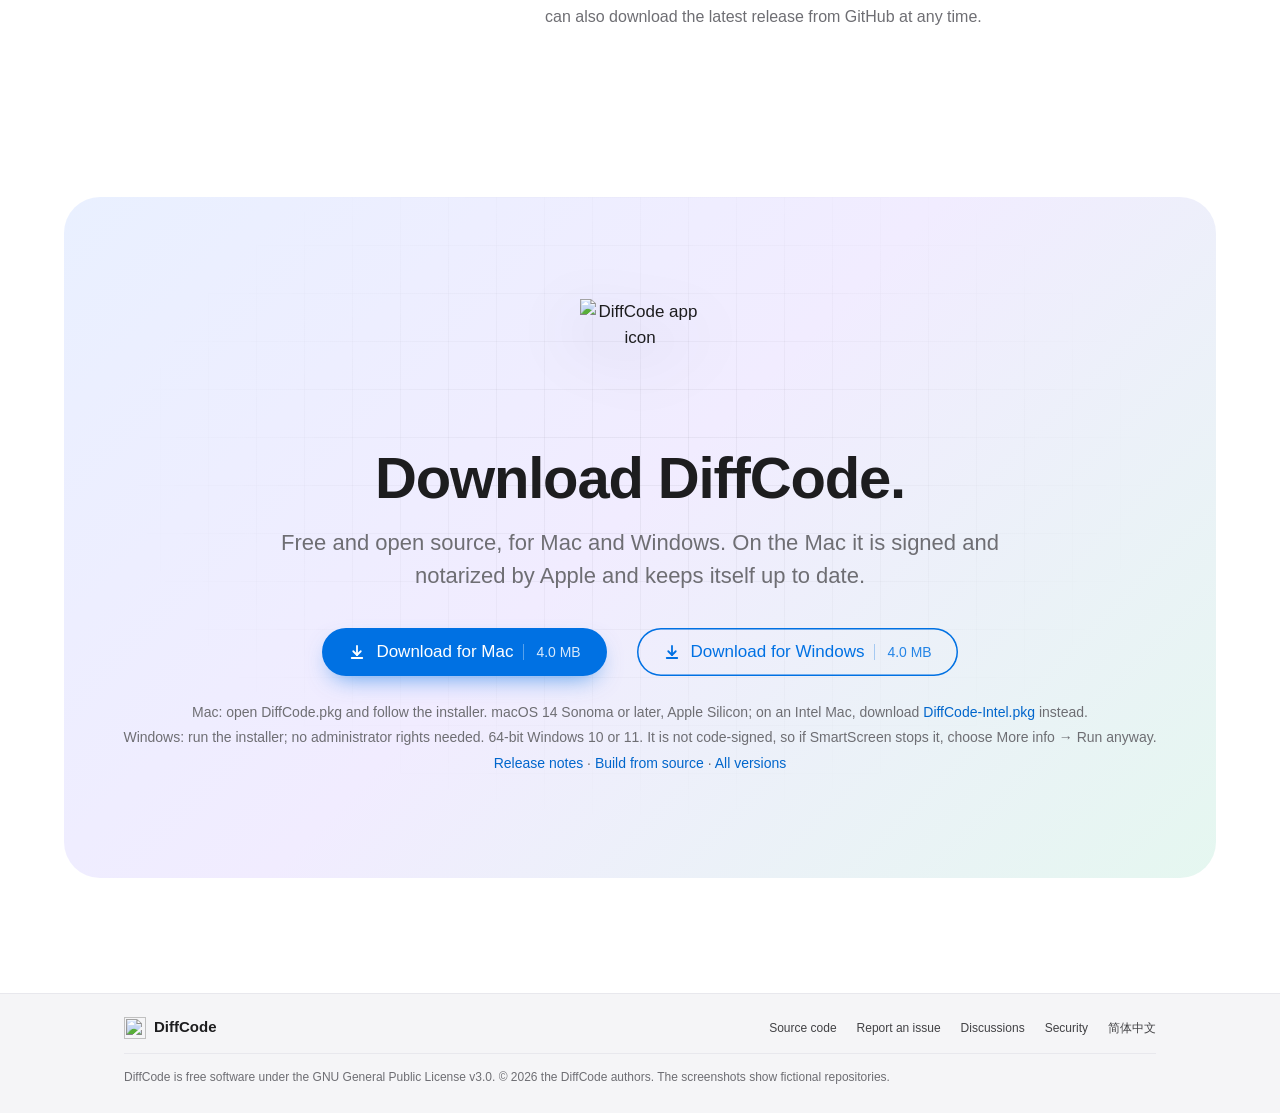
==== commit 1aa99d8f: "Prepare 0.4.7 (14) Co-Authored-By: Claude Opus 5.5 <noreply@anthropic.com>" ====
--- a/site/index.html
+++ b/site/index.html
@@ -117,7 +117,7 @@
 
 <section class="hero">
   <div class="wrap">
-    <a class="badge" href="https://github.com/ihou/DiffCode/releases/latest"><span class="badge-tag">New</span>What's new in <span data-version>0.4.6</span><span class="badge-arrow" aria-hidden="true">›</span></a>
+    <a class="badge" href="https://github.com/ihou/DiffCode/releases/latest"><span class="badge-tag">New</span>What's new in <span data-version>0.4.7</span><span class="badge-arrow" aria-hidden="true">›</span></a>
     <h1>An IDE-grade Git diff viewer, <span class="grad">without the&nbsp;IDE.</span></h1>
     <p class="lede">DiffCode is a lightweight, native Git client for macOS and Windows. Review every change side by side — yours, your teammates' or your coding agent's — and commit exactly the lines you mean, in about <strong>30–50 MB</strong> of memory.</p>
     <div class="cta">
